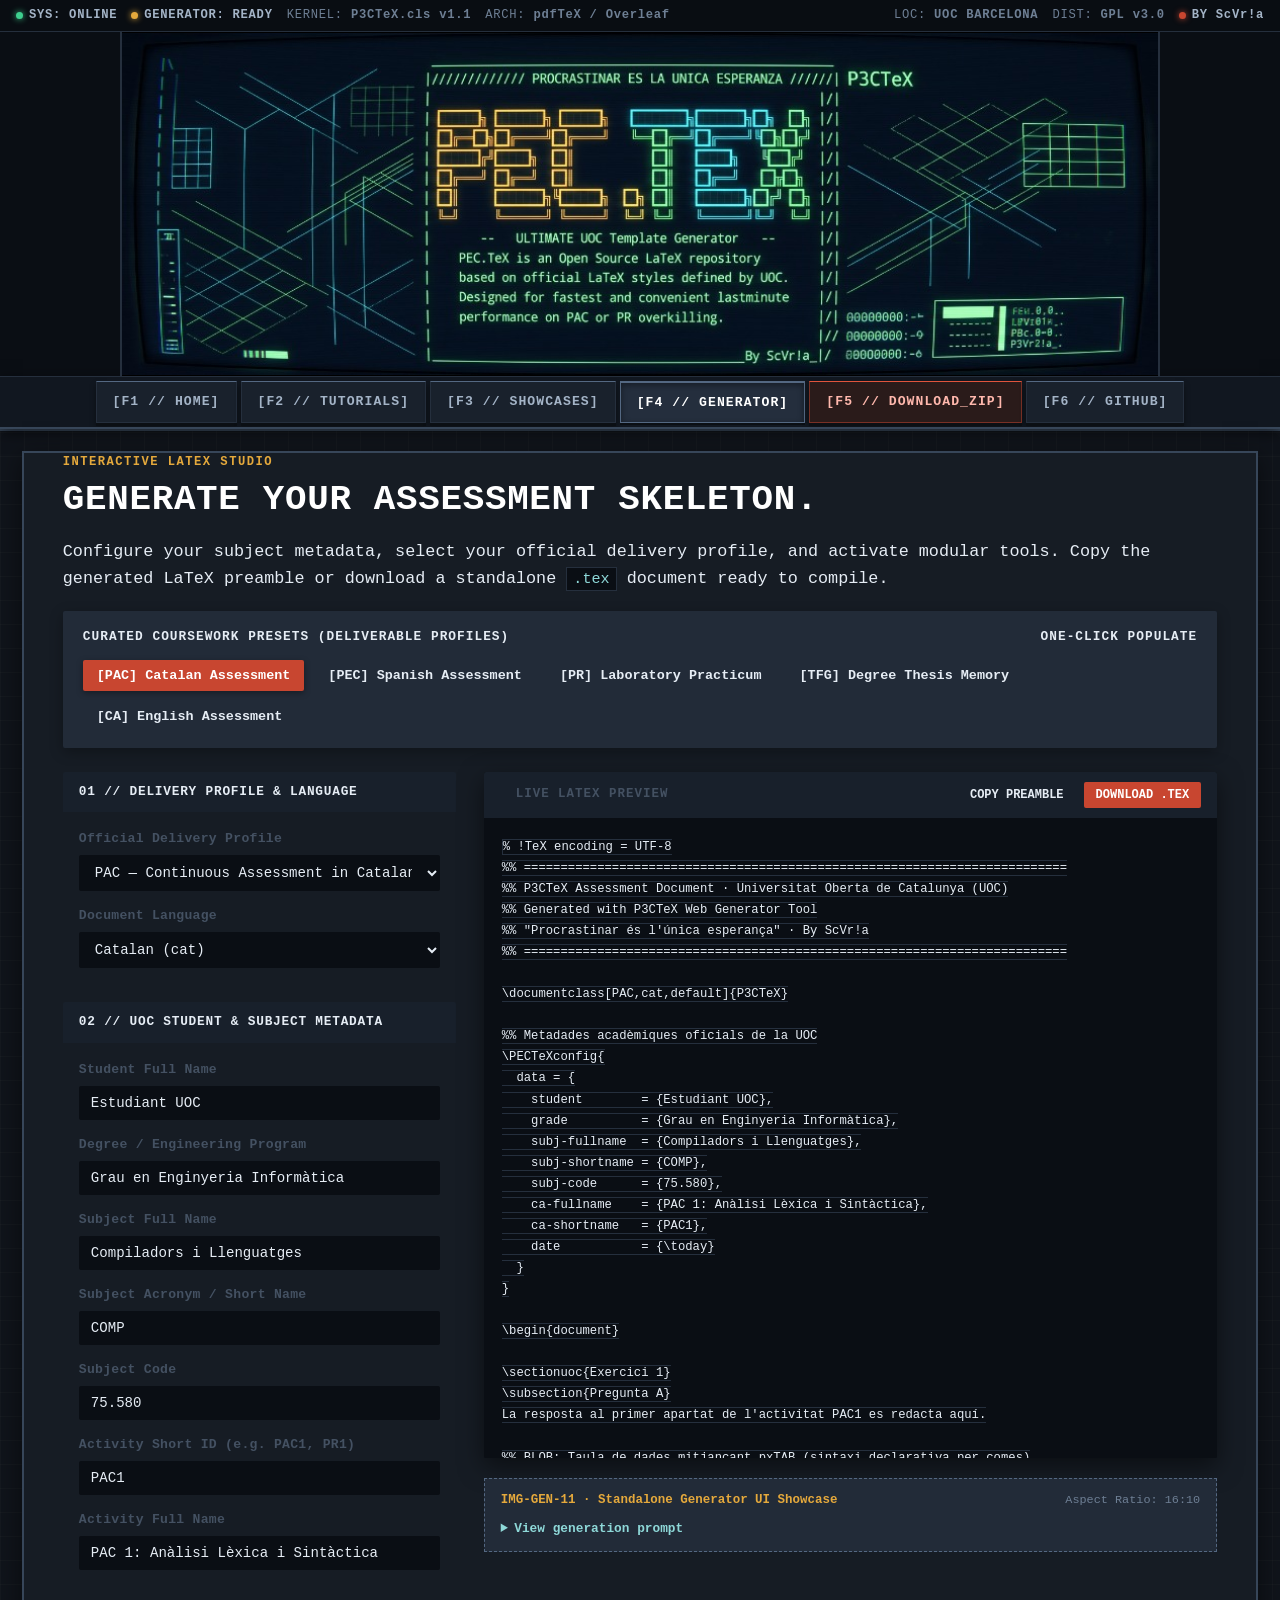
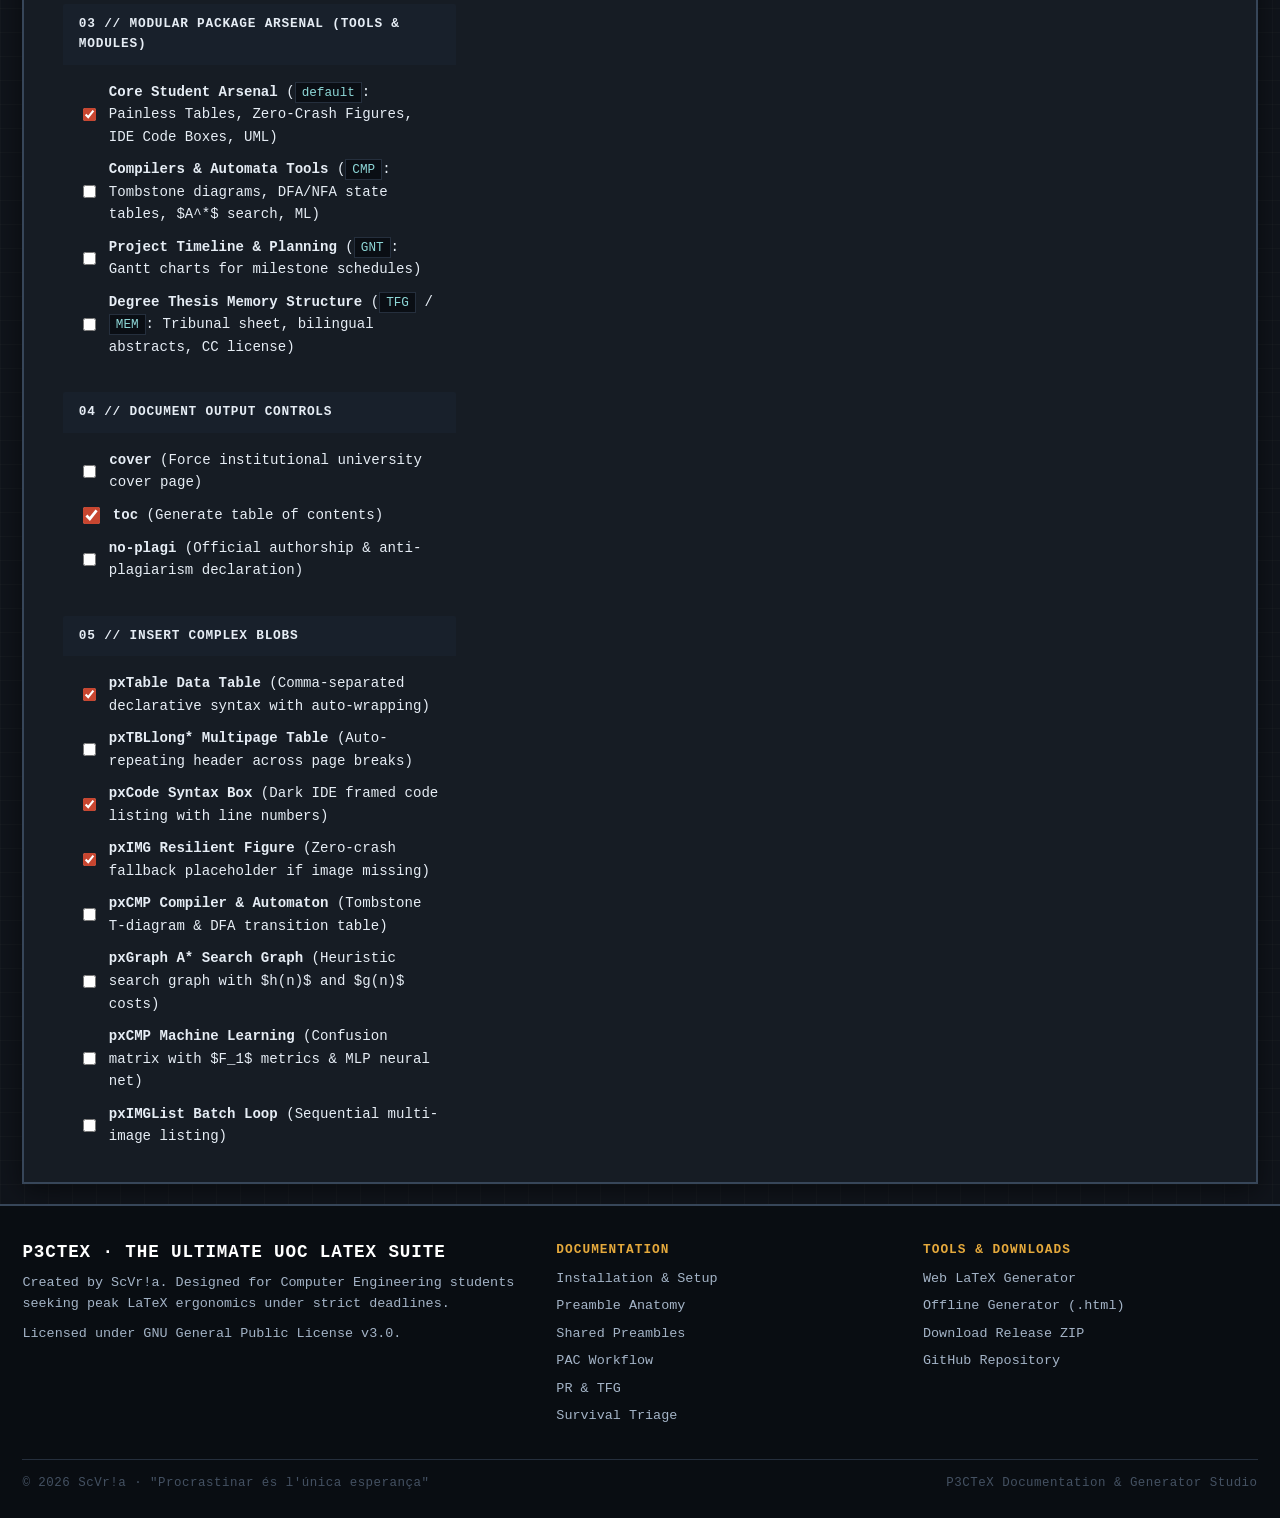
==== site/generator.html @ 3dd7a321 "feat(site): radical retrofuturistic console overhaul with telemetry masthead, full-width workshop vi" ====
<!doctype html>
<html lang="en">
<head>
  <meta charset="utf-8">
  <meta name="viewport" content="width=device-width, initial-scale=1">
  <title>Interactive Web Generator · P3CTeX Tooling</title>
  <meta name="description" content="Generate compliant, ready-to-compile UOC LaTeX preambles and assessment skeletons with live preview, copy-to-clipboard, and .tex download.">
  <link rel="stylesheet" href="assets/css/site.css">
  <link rel="stylesheet" href="assets/css/generator.css">
  <script src="assets/js/site.js" defer></script>
  <script src="assets/js/generator.js" defer></script>
</head>
<body class="generator">
  <a class="skip-link" href="#main">Skip to content</a>

  <!-- Header with Hardware Telemetry Masthead & CRT Demopack Screen Mount -->
  <header class="site-header">
    <!-- Top Telemetry Status Bar -->
    <div class="telemetry-ticker-bar" aria-label="Hardware telemetry diagnostics">
      <div class="telemetry-left">
        <span class="led-indicator"><span class="led-dot green"></span> SYS: ONLINE</span>
        <span class="led-indicator"><span class="led-dot amber"></span> GENERATOR: READY</span>
        <span>KERNEL: <strong>P3CTeX.cls v1.1</strong></span>
        <span>ARCH: <strong>pdfTeX / Overleaf</strong></span>
      </div>
      <div class="telemetry-right">
        <span>LOC: <strong>UOC BARCELONA</strong></span>
        <span>DIST: <strong>GPL v3.0</strong></span>
        <span class="led-indicator"><span class="led-dot rust"></span> BY ScVr!a</span>
      </div>
    </div>

    <a class="brand" href="index.html" aria-label="P3CTeX — Ultimate UOC Template Generator">
      <img src="assets/images/brand-banner.jpg" alt="P3CTeX Authentic CRT Demopack Banner: Procrastinar es la unica esperanza. Ultimate UOC Template Generator by ScVr!a" width="1024" height="338" fetchpriority="high">
    </a>
    <nav class="site-nav" aria-label="Main navigation">
      <a href="index.html">[F1 // HOME]</a>
      <a href="tutorials.html">[F2 // TUTORIALS]</a>
      <a href="showcases.html">[F3 // SHOWCASES]</a>
      <a href="generator.html" aria-current="page">[F4 // GENERATOR]</a>
      <a href="https://github.com/DidacLL/P3CTeX/releases/latest" class="nav-action" target="_blank" rel="noopener">[F5 // DOWNLOAD_ZIP]</a>
      <a href="https://github.com/DidacLL/P3CTeX" target="_blank" rel="noopener">[F6 // GITHUB]</a>
    </nav>
  </header>

  <!-- Main Hardware Terminal Container -->
  <main id="main" class="container">
    <header class="page-intro">
      <p class="eyebrow">Interactive LaTeX Studio</p>
      <h1>Generate your assessment skeleton.</h1>
      <p class="lede">
        Configure your subject metadata, select your official delivery profile, and activate modular tools. Copy the generated LaTeX preamble or download a standalone <code>.tex</code> document ready to compile.
      </p>
    </header>

    <!-- Preset Toolbar: Deliverable Profiles Only -->
    <div class="preset-bar">
      <div class="preset-header">
        <span>CURATED COURSEWORK PRESETS (DELIVERABLE PROFILES)</span>
        <span>ONE-CLICK POPULATE</span>
      </div>
      <div class="preset-buttons">
        <button type="button" class="preset-btn active" data-preset="pac">[PAC] Catalan Assessment</button>
        <button type="button" class="preset-btn" data-preset="pec">[PEC] Spanish Assessment</button>
        <button type="button" class="preset-btn" data-preset="pr">[PR] Laboratory Practicum</button>
        <button type="button" class="preset-btn" data-preset="tfg">[TFG] Degree Thesis Memory</button>
        <button type="button" class="preset-btn" data-preset="ca">[CA] English Assessment</button>
      </div>
    </div>

    <!-- Generator Grid -->
    <div class="generator-app">
      <!-- Left Column: Controls -->
      <div class="generator-controls">
        <!-- 1. Profile & Language -->
        <div class="config-group">
          <div class="config-group-header">01 // Delivery Profile &amp; Language</div>
          <div class="config-group-body">
            <div class="form-row">
              <label for="select-profile">Official Delivery Profile</label>
              <select id="select-profile">
                <option value="PAC">PAC — Continuous Assessment in Catalan (no cover, with TOC &amp; anti-plagiarism)</option>
                <option value="PEC">PEC — Evaluación Continua en Español (no cover, with TOC &amp; anti-plagiarism)</option>
                <option value="PR">PR — Laboratory / Practicum Report (Institutional cover, TOC, figures)</option>
                <option value="TFG">TFG — Bachelor's Thesis Memory (Tribunal evaluation sheet, bilingual abstracts, CC license)</option>
                <option value="CA">CA — Continuous Assessment in English (no cover, with TOC)</option>
              </select>
            </div>
            <div class="form-row">
              <label for="select-lang">Document Language</label>
              <select id="select-lang">
                <option value="cat">Catalan (cat)</option>
                <option value="es">Spanish (es)</option>
                <option value="en">English (en)</option>
              </select>
            </div>
          </div>
        </div>

        <!-- 2. UOC Metadata -->
        <div class="config-group">
          <div class="config-group-header">02 // UOC Student &amp; Subject Metadata</div>
          <div class="config-group-body">
            <div class="form-row">
              <label for="input-student">Student Full Name</label>
              <input type="text" id="input-student" value="Estudiant UOC">
            </div>
            <div class="form-row">
              <label for="input-grade">Degree / Engineering Program</label>
              <input type="text" id="input-grade" value="Grau en Enginyeria Informàtica">
            </div>
            <div class="form-row">
              <label for="input-subjFull">Subject Full Name</label>
              <input type="text" id="input-subjFull" value="Compiladors i Llenguatges">
            </div>
            <div class="form-row">
              <label for="input-subjShort">Subject Acronym / Short Name</label>
              <input type="text" id="input-subjShort" value="COMP">
            </div>
            <div class="form-row">
              <label for="input-subjCode">Subject Code</label>
              <input type="text" id="input-subjCode" value="75.580">
            </div>
            <div class="form-row">
              <label for="input-caShort">Activity Short ID (e.g. PAC1, PR1)</label>
              <input type="text" id="input-caShort" value="PAC1">
            </div>
            <div class="form-row">
              <label for="input-caFull">Activity Full Name</label>
              <input type="text" id="input-caFull" value="PAC 1: Anàlisi Lèxica i Sintàctica">
            </div>
          </div>
        </div>

        <!-- 3. Module Arsenal (Real Public Names) -->
        <div class="config-group">
          <div class="config-group-header">03 // Modular Package Arsenal (Tools &amp; Modules)</div>
          <div class="config-group-body">
            <div class="toggle-list">
              <label class="toggle-item">
                <input type="checkbox" id="mod-default" checked>
                <span><strong>Core Student Arsenal</strong> (<code>default</code>: Painless Tables, Zero-Crash Figures, IDE Code Boxes, UML)</span>
              </label>
              <label class="toggle-item">
                <input type="checkbox" id="mod-CMP">
                <span><strong>Compilers &amp; Automata Tools</strong> (<code>CMP</code>: Tombstone diagrams, DFA/NFA state tables, $A^*$ search, ML)</span>
              </label>
              <label class="toggle-item">
                <input type="checkbox" id="mod-GNT">
                <span><strong>Project Timeline &amp; Planning</strong> (<code>GNT</code>: Gantt charts for milestone schedules)</span>
              </label>
              <label class="toggle-item">
                <input type="checkbox" id="mod-TFG">
                <span><strong>Degree Thesis Memory Structure</strong> (<code>TFG</code> / <code>MEM</code>: Tribunal sheet, bilingual abstracts, CC license)</span>
              </label>
            </div>
          </div>
        </div>

        <!-- 4. Class Output Controls -->
        <div class="config-group">
          <div class="config-group-header">04 // Document Output Controls</div>
          <div class="config-group-body">
            <div class="toggle-list">
              <label class="toggle-item">
                <input type="checkbox" id="tog-cover">
                <span><strong>cover</strong> (Force institutional university cover page)</span>
              </label>
              <label class="toggle-item">
                <input type="checkbox" id="tog-toc" checked>
                <span><strong>toc</strong> (Generate table of contents)</span>
              </label>
              <label class="toggle-item">
                <input type="checkbox" id="tog-plagi">
                <span><strong>no-plagi</strong> (Official authorship &amp; anti-plagiarism declaration)</span>
              </label>
            </div>
          </div>
        </div>

        <!-- 5. Insertable Complex Blobs -->
        <div class="config-group">
          <div class="config-group-header">05 // Insert Complex Blobs</div>
          <div class="config-group-body">
            <div class="toggle-list">
              <label class="toggle-item">
                <input type="checkbox" id="blob-table" checked>
                <span><strong>pxTable Data Table</strong> (Comma-separated declarative syntax with auto-wrapping)</span>
              </label>
              <label class="toggle-item">
                <input type="checkbox" id="blob-longtable">
                <span><strong>pxTBLlong* Multipage Table</strong> (Auto-repeating header across page breaks)</span>
              </label>
              <label class="toggle-item">
                <input type="checkbox" id="blob-codebox" checked>
                <span><strong>pxCode Syntax Box</strong> (Dark IDE framed code listing with line numbers)</span>
              </label>
              <label class="toggle-item">
                <input type="checkbox" id="blob-figure" checked>
                <span><strong>pxIMG Resilient Figure</strong> (Zero-crash fallback placeholder if image missing)</span>
              </label>
              <label class="toggle-item">
                <input type="checkbox" id="blob-cmp">
                <span><strong>pxCMP Compiler &amp; Automaton</strong> (Tombstone T-diagram &amp; DFA transition table)</span>
              </label>
              <label class="toggle-item">
                <input type="checkbox" id="blob-graph">
                <span><strong>pxGraph A* Search Graph</strong> (Heuristic search graph with $h(n)$ and $g(n)$ costs)</span>
              </label>
              <label class="toggle-item">
                <input type="checkbox" id="blob-ml">
                <span><strong>pxCMP Machine Learning</strong> (Confusion matrix with $F_1$ metrics &amp; MLP neural net)</span>
              </label>
              <label class="toggle-item">
                <input type="checkbox" id="blob-foreach">
                <span><strong>pxIMGList Batch Loop</strong> (Sequential multi-image listing)</span>
              </label>
            </div>
          </div>
        </div>
      </div>

      <!-- Right Column: Sticky Live Preview -->
      <div class="generator-preview">
        <div class="preview-card">
          <div class="preview-header">
            <div class="preview-title">
              <span class="preview-dot"></span>
              <span>LIVE LATEX PREVIEW</span>
            </div>
            <div class="preview-actions">
              <button type="button" class="btn-tool" id="btn-copy-latex">COPY PREAMBLE</button>
              <button type="button" class="btn-tool primary" id="btn-download-tex">DOWNLOAD .TEX</button>
            </div>
          </div>
          <pre class="preview-code"><code id="latex-preview-code">% Generating LaTeX code...</code></pre>
        </div>

        <!-- Compact Illustration Slot -->
        <div class="image-placeholder-card" data-slot-id="IMG-GEN-11" data-aspect-ratio="16:10" style="margin-top: 20px;">
          <div class="slot-header">
            <span class="slot-id">IMG-GEN-11 · Standalone Generator UI Showcase</span>
            <span class="slot-ratio">Aspect Ratio: 16:10</span>
          </div>
          <details class="prompt-expander">
            <summary>View generation prompt</summary>
            <p class="prompt-text" id="prompt-gen-11">Futuristic tactical terminal user interface for a scientific document generator, multiple split panes with glowing monospace code, interactive slider knobs and toggle switches, phosphor green waveform monitor, sleek dark UI with amber and cyan telemetry readouts, clean vector UI design, high tech indie workstation --ar 16:10 --style raw</p>
          </details>
        </div>
      </div>
    </div>
  </main>

  <!-- Site Footer -->
  <footer class="site-footer">
    <div class="container footer-inner">
      <div class="footer-brand">
        <h4>P3CTeX · The Ultimate UOC LaTeX Suite</h4>
        <p>Created by ScVr!a. Designed for Computer Engineering students seeking peak LaTeX ergonomics under strict deadlines.</p>
        <p>Licensed under GNU General Public License v3.0.</p>
      </div>
      <div class="footer-links">
        <h5>Documentation</h5>
        <ul>
          <li><a href="tutorials.html#bootstrap">Installation &amp; Setup</a></li>
          <li><a href="tutorials.html#preamble">Preamble Anatomy</a></li>
          <li><a href="tutorials.html#shared-preambles">Shared Preambles</a></li>
          <li><a href="tutorials.html#pac">PAC Workflow</a></li>
          <li><a href="tutorials.html#pr">PR &amp; TFG</a></li>
          <li><a href="tutorials.html#triage">Survival Triage</a></li>
        </ul>
      </div>
      <div class="footer-links">
        <h5>Tools &amp; Downloads</h5>
        <ul>
          <li><a href="generator.html">Web LaTeX Generator</a></li>
          <li><a href="standalone-generator.html" download="p3ctex-standalone-generator.html">Offline Generator (.html)</a></li>
          <li><a href="https://github.com/DidacLL/P3CTeX/releases/latest" target="_blank" rel="noopener">Download Release ZIP</a></li>
          <li><a href="https://github.com/DidacLL/P3CTeX" target="_blank" rel="noopener">GitHub Repository</a></li>
        </ul>
      </div>
    </div>
    <div class="container footer-bottom">
      <span>© 2026 ScVr!a · "Procrastinar és l'única esperança"</span>
      <span>P3CTeX Documentation &amp; Generator Studio</span>
    </div>
  </footer>
</body>
</html>
---- site/assets/css/site.css ----
/* ==========================================================================
   P3CTeX — Academic Coursework & Engineering Tooling Suite
   Visual Identity: Retrofuturistic Indie Engineering Terminal
   Aesthetic: 100% Monospace · Demopack ANSI · Tactile Hardware Workstation
   "PROCRASTINAR ES LA UNICA ESPERANZA" · By ScVr!a
   ========================================================================== */

:root {
  /* Vintage Hardware Chassis Palette (Demopack Slate #262C36 Baseline) */
  --chassis-void: #090c10;
  --chassis-bg: #10141b;
  --chassis-surface: #161c24;
  --chassis-deck: #1c2430;
  --chassis-card: #222b38;
  --chassis-raised: #2c3748;
  --chassis-recessed: #0a0e14;
  --chassis-demopack: #262c36;

  /* Industrial Hardware Borders & Metal Seams */
  --border-dim: #252f3d;
  --border-base: #374659;
  --border-bright: #546882;
  --border-accent: #7a94b5;

  /* High-Contrast Technical Monospace Typography */
  --text-white: #ffffff;
  --text-primary: #e6edf5;
  --text-secondary: #a4b4c7;
  --text-muted: #6e7f94;
  --text-dim: #445162;

  /* Telemetry Indicators & Analog Filament Lamps */
  --btn-rust: #c84630;
  --btn-rust-bevel: #e0543c;
  --btn-rust-shadow: #5a180b;
  --btn-rust-hover: #d64e37;
  
  --lamp-amber: #e5a93c;
  --lamp-amber-glow: rgba(229, 169, 60, 0.4);
  --lamp-green: #3ecf8e;
  --lamp-green-glow: rgba(62, 207, 142, 0.45);
  --lamp-cyan: #6ea8a8;
  --lamp-cyan-bright: #8ed8d8;
  --lamp-cyan-glow: rgba(142, 216, 216, 0.35);

  /* Strict Monospace Typography Stack (Consolas, JetBrains Mono, Courier) */
  --font-mono: 'Consolas', 'JetBrains Mono', 'Fira Code', 'Lucida Console', 'Courier New', monospace;
  --font-sans: var(--font-mono);
  --font-heading: var(--font-mono);

  /* Viewport Constraints */
  --page-width: min(1360px, calc(100% - clamp(16px, 3.5vw, 56px)));
}

* {
  box-sizing: border-box;
}

html {
  scroll-behavior: auto;
  scroll-padding-top: 24px;
}

body {
  margin: 0;
  background-color: var(--chassis-bg);
  background-image: 
    linear-gradient(rgba(255, 255, 255, 0.02) 1px, transparent 1px),
    linear-gradient(90deg, rgba(255, 255, 255, 0.02) 1px, transparent 1px);
  background-size: 24px 24px;
  color: var(--text-primary);
  font-family: var(--font-mono);
  line-height: 1.6;
  font-size: 15px;
  -webkit-font-smoothing: antialiased;
}

button, input, select, textarea {
  font-family: var(--font-mono);
  font-size: inherit;
}

a {
  color: var(--lamp-cyan-bright);
  text-decoration: none;
  text-underline-offset: 0.22em;
  transition: all 0.12s ease;
}

a:hover {
  color: #ffffff;
  text-decoration: underline;
  text-shadow: 0 0 8px var(--lamp-cyan-glow);
}

button {
  cursor: pointer;
}

img {
  display: block;
  max-width: 100%;
  height: auto;
}

/* ==========================================================================
   Typography Hierarchy (Strict Monospace Hardware Terminal)
   ========================================================================== */

h1, h2, h3, h4, h5, h6 {
  font-family: var(--font-mono);
  line-height: 1.25;
  letter-spacing: -0.01em;
  color: var(--text-white);
  margin-top: 0;
  text-transform: uppercase;
}

h1 {
  font-size: clamp(1.8rem, 2.8vw, 2.5rem);
  font-weight: 800;
  margin: 0.15em 0 0.45em;
  letter-spacing: 0.02em;
}

h2 {
  font-size: clamp(1.3rem, 1.8vw, 1.7rem);
  font-weight: 750;
  margin: 0 0 0.55em;
  border-bottom: 1px dashed var(--border-base);
  padding-bottom: 6px;
  letter-spacing: 0.02em;
}

h3 {
  font-size: 1.05rem;
  font-weight: 700;
  margin: 0 0 0.45em;
  color: var(--text-white);
  letter-spacing: 0.03em;
}

p {
  margin: 0 0 1.1em;
  color: var(--text-primary);
}

ul, ol {
  padding-left: 1.4em;
  margin: 0 0 1.2em;
  color: var(--text-primary);
}

li {
  margin-bottom: 0.4em;
}

code {
  font-family: var(--font-mono);
  font-size: 0.9em;
  background: var(--chassis-recessed);
  color: var(--lamp-cyan-bright);
  border: 1px solid var(--border-dim);
  padding: 2px 6px;
  border-radius: 0;
  overflow-wrap: anywhere;
}

:focus-visible {
  outline: 2px solid var(--lamp-cyan-bright);
  outline-offset: 3px;
}

.skip-link {
  position: fixed;
  top: -100px;
  left: 12px;
  z-index: 50;
  background: var(--chassis-raised);
  color: var(--text-white);
  padding: 10px 16px;
  font-weight: 700;
  border: 2px solid var(--border-bright);
  box-shadow: 0 4px 16px rgba(0, 0, 0, 0.7);
  font-family: var(--font-mono);
}

.skip-link:focus {
  top: 12px;
}

/* ==========================================================================
   Header & Hardware Telemetry Masthead
   ========================================================================== */

.site-header {
  background: var(--chassis-recessed);
  border-bottom: 2px solid var(--border-base);
}

/* Top Telemetry Status Bar */
.telemetry-ticker-bar {
  background: #090d12;
  border-bottom: 1px solid var(--border-dim);
  padding: 6px 16px;
  font-family: var(--font-mono);
  font-size: 0.76rem;
  color: var(--text-muted);
  display: flex;
  justify-content: space-between;
  align-items: center;
  flex-wrap: wrap;
  gap: 12px;
  letter-spacing: 0.06em;
}

.telemetry-left, .telemetry-right {
  display: flex;
  align-items: center;
  gap: 14px;
  flex-wrap: wrap;
}

.led-indicator {
  display: inline-flex;
  align-items: center;
  gap: 6px;
  font-weight: 700;
  color: var(--text-secondary);
}

.led-dot {
  width: 7px;
  height: 7px;
  border-radius: 50%;
  display: inline-block;
}

.led-dot.green {
  background: var(--lamp-green);
  box-shadow: 0 0 6px var(--lamp-green);
}

.led-dot.amber {
  background: var(--lamp-amber);
  box-shadow: 0 0 6px var(--lamp-amber);
}

.led-dot.rust {
  background: var(--btn-rust);
  box-shadow: 0 0 6px var(--btn-rust);
}

/* Authentic CRT Demopack Screen Mount */
.brand {
  display: block;
  width: 100%;
  max-width: 1040px;
  margin: 0 auto;
  aspect-ratio: 1024 / 338;
  overflow: hidden;
  text-decoration: none;
  background: #000000;
  border-inline: 2px solid var(--border-dim);
  position: relative;
}

.brand img {
  width: 100%;
  height: 100%;
  object-fit: contain;
  display: block;
}

/* Retro Mechanical Function-Key Navigation Deck */
.site-nav {
  display: flex;
  justify-content: center;
  align-items: stretch;
  flex-wrap: nowrap;
  background: #111720;
  border-top: 1px solid var(--border-dim);
  border-bottom: 2px solid var(--border-base);
  box-shadow: 0 4px 14px rgba(0, 0, 0, 0.55);
  overflow-x: auto;
  padding: 4px 8px;
  gap: 4px;
}

.site-nav a {
  color: var(--text-secondary);
  font-family: var(--font-mono);
  white-space: nowrap;
  text-decoration: none;
  font-weight: 800;
  font-size: 0.82rem;
  letter-spacing: 0.08em;
  padding: 9px 16px;
  min-height: 40px;
  display: flex;
  align-items: center;
  justify-content: center;
  background: #19212c;
  border: 1px solid var(--border-dim);
  border-top: 1px solid var(--border-bright);
  box-shadow: 0 3px 0 #0b0f14, 0 4px 6px rgba(0, 0, 0, 0.4);
  transition: all 0.08s ease;
}

.site-nav a:hover {
  background: var(--chassis-raised);
  color: #ffffff;
  border-color: var(--border-bright);
  text-decoration: none;
  transform: translateY(-1px);
  box-shadow: 0 4px 0 #0b0f14, 0 6px 8px rgba(0, 0, 0, 0.5);
}

.site-nav a:active {
  transform: translateY(2px);
  box-shadow: 0 1px 0 #0b0f14;
}

.site-nav a[aria-current=page] {
  background: #242e3d;
  color: #ffffff;
  border-top: 2px solid var(--lamp-amber);
  border-color: var(--border-bright);
  box-shadow: inset 0 2px 6px rgba(0, 0, 0, 0.4), 0 2px 0 #0b0f14;
}

.site-nav a.nav-action {
  background: #2a1b1a;
  color: #ffb8ad;
  border-color: rgba(200, 70, 48, 0.5);
  border-top-color: var(--btn-rust-bevel);
}

.site-nav a.nav-action:hover {
  background: var(--btn-rust);
  color: #ffffff;
  border-color: var(--btn-rust-bevel);
}

/* ==========================================================================
   Hero Command Station (Full Workshop Viewport + Emergency Dispatch Terminal)
   ========================================================================== */

.hero {
  width: var(--page-width);
  margin: 20px auto 0;
  display: flex;
  flex-direction: column;
  background: var(--chassis-surface);
  border: 2px solid var(--border-base);
  border-top: 4px solid var(--btn-rust);
  box-shadow: 0 8px 30px rgba(0, 0, 0, 0.55);
  overflow: hidden;
}

/* Atmospheric Workshop Panoramic Viewport */
.hero-viewport-frame {
  position: relative;
  width: 100%;
  aspect-ratio: 21 / 9;
  max-height: 460px;
  min-height: 260px;
  overflow: hidden;
  background: #000000;
  border-bottom: 2px solid var(--border-base);
}

.hero-art {
  width: 100%;
  height: 100%;
  object-fit: cover;
  object-position: center;
  display: block;
  filter: contrast(1.08) brightness(0.92);
}

.viewport-hud {
  position: absolute;
  inset: 0;
  pointer-events: none;
  display: flex;
  flex-direction: column;
  justify-content: space-between;
  padding: 12px 18px;
  background: 
    repeating-linear-gradient(0deg, rgba(0,0,0,0.18) 0px, rgba(0,0,0,0.18) 1px, transparent 1px, transparent 3px),
    radial-gradient(ellipse at center, transparent 65%, rgba(0,0,0,0.65) 100%);
}

.viewport-hud-top {
  display: flex;
  justify-content: space-between;
  font-family: var(--font-mono);
  font-size: 0.74rem;
  letter-spacing: 0.08em;
  color: rgba(255, 255, 255, 0.85);
  text-shadow: 0 1px 3px rgba(0, 0, 0, 0.9);
}

.viewport-hud-bottom {
  display: flex;
  justify-content: space-between;
  align-items: flex-end;
  font-family: var(--font-mono);
  font-size: 0.76rem;
  letter-spacing: 0.08em;
  color: var(--lamp-amber);
  text-shadow: 0 1px 4px rgba(0, 0, 0, 0.95);
}

.viewport-badge {
  background: rgba(16, 20, 27, 0.85);
  border: 1px solid var(--border-bright);
  padding: 3px 8px;
  backdrop-filter: blur(2px);
}

/* Emergency Dispatch Console (Student-Focused Copy) */
.hero-dispatch-console {
  padding: clamp(20px, 3vw, 36px);
  background: var(--chassis-deck);
  display: flex;
  flex-direction: column;
  gap: 16px;
}

.hero-dispatch-console .terminal-prompt {
  font-family: var(--font-mono);
  font-size: 0.8rem;
  color: var(--lamp-green);
  letter-spacing: 0.06em;
  display: flex;
  align-items: center;
  gap: 8px;
}

.hero-dispatch-console h1 {
  font-size: clamp(1.8rem, 2.7vw, 2.4rem);
  line-height: 1.2;
  margin: 0;
  color: #ffffff;
}

.hero-dispatch-console .student-reality-box {
  background: var(--chassis-recessed);
  border-left: 3px solid var(--lamp-amber);
  padding: 14px 18px;
  margin: 4px 0 8px;
  font-size: 0.96rem;
  line-height: 1.6;
  color: var(--text-primary);
}

.hero-dispatch-console .student-reality-box strong {
  color: #ffffff;
}

.hero-dispatch-console .core-guarantees-grid {
  display: grid;
  grid-template-columns: repeat(auto-fit, minmax(260px, 1fr));
  gap: 12px;
  margin-block: 4px 8px;
}

.guarantee-item {
  background: var(--chassis-surface);
  border: 1px solid var(--border-dim);
  border-top: 2px solid var(--lamp-cyan);
  padding: 12px 14px;
}

.guarantee-item .tag {
  color: var(--lamp-cyan-bright);
  font-size: 0.74rem;
  font-weight: 800;
  letter-spacing: 0.08em;
  display: block;
  margin-bottom: 4px;
}

.guarantee-item p {
  font-size: 0.88rem;
  margin: 0;
  color: var(--text-secondary);
}

/* Mechanical Pushbuttons (Tactile Hardware Rockers) */
.actions {
  display: flex;
  flex-wrap: wrap;
  gap: 12px;
  margin-top: 6px;
}

.button {
  background: linear-gradient(180deg, var(--btn-rust-bevel) 0%, var(--btn-rust) 100%);
  color: #ffffff;
  font-family: var(--font-mono);
  font-weight: 800;
  font-size: 0.84rem;
  letter-spacing: 0.08em;
  text-transform: uppercase;
  padding: 11px 20px;
  border-radius: 0;
  text-decoration: none;
  display: inline-flex;
  align-items: center;
  justify-content: center;
  border: 1px solid var(--btn-rust-bevel);
  box-shadow: 0 4px 0 var(--btn-rust-shadow), 0 5px 10px rgba(0, 0, 0, 0.5);
  transition: all 0.06s ease;
}

.button:hover {
  background: linear-gradient(180deg, #ea634b 0%, var(--btn-rust-hover) 100%);
  color: #ffffff;
  text-decoration: none;
  transform: translateY(-1px);
  box-shadow: 0 5px 0 var(--btn-rust-shadow), 0 7px 12px rgba(0, 0, 0, 0.6);
}

.button:active {
  transform: translateY(3px);
  box-shadow: 0 1px 0 var(--btn-rust-shadow);
}

.button.secondary {
  background: linear-gradient(180deg, #2d3848 0%, #1f2733 100%);
  color: var(--text-white);
  border: 1px solid var(--border-bright);
  box-shadow: 0 4px 0 #0d1218, 0 5px 10px rgba(0, 0, 0, 0.4);
}

.button.secondary:hover {
  background: linear-gradient(180deg, #374457 0%, #26303f 100%);
  border-color: var(--border-accent);
  box-shadow: 0 5px 0 #0d1218, 0 7px 12px rgba(0, 0, 0, 0.5);
}

.button.secondary:active {
  transform: translateY(3px);
  box-shadow: 0 1px 0 #0d1218;
}

.hero-note {
  font-size: 0.78rem;
  color: var(--text-muted);
  font-family: var(--font-mono);
  margin: 0;
  letter-spacing: 0.04em;
}

/* ==========================================================================
   Main Terminal Chassis Container (Industrial Monospace Framework)
   ========================================================================== */

.container {
  width: var(--page-width);
  margin-inline: auto;
}

main.container, .home main > .container {
  padding-inline: clamp(20px, 3vw, 40px);
  margin-block: 20px;
  background: var(--chassis-surface);
  border: 2px solid var(--border-base);
  box-shadow: 0 6px 24px rgba(0, 0, 0, 0.5);
}

.section {
  padding-block: 32px;
  border-bottom: 2px dashed var(--border-dim);
}

.section:last-child {
  border-bottom: none;
}

.section-heading {
  margin-bottom: 20px;
}

.eyebrow, .panel-number {
  color: var(--lamp-amber);
  font-size: 0.76rem;
  font-weight: 800;
  letter-spacing: 0.12em;
  text-transform: uppercase;
  margin-bottom: 6px;
  display: block;
  font-family: var(--font-mono);
}

.lede {
  font-size: 1.05rem;
  line-height: 1.6;
  color: var(--text-primary);
}

/* Hardware Equipment Bays & Instrument Panels (Replacing Generic Cards) */
.cards {
  display: grid;
  grid-template-columns: repeat(auto-fit, minmax(280px, 1fr));
  gap: 18px;
  margin-block: 18px;
}

.cards.col-2 {
  grid-template-columns: repeat(auto-fit, minmax(360px, 1fr));
}

.panel {
  background: var(--chassis-card);
  border: 1px solid var(--border-dim);
  border-top: 3px solid var(--border-bright);
  padding: 20px;
  display: flex;
  flex-direction: column;
  transition: all 0.12s ease;
  position: relative;
}

.panel:hover {
  border-color: var(--lamp-cyan-bright);
  background: #273140;
  box-shadow: 0 4px 14px rgba(0, 0, 0, 0.4);
}

.panel h2, .panel h3 {
  margin: 0 0 0.5em;
  color: var(--text-white);
  font-size: 1.08rem;
  letter-spacing: 0.02em;
}

.panel p {
  color: var(--text-secondary);
  font-size: 0.9rem;
  line-height: 1.55;
  margin-bottom: 1em;
  flex-grow: 1;
}

.panel code {
  align-self: flex-start;
  font-size: 0.84rem;
  background: var(--chassis-recessed);
  border: 1px solid var(--border-dim);
  color: var(--lamp-cyan-bright);
}

/* Technical Monospace Data Matrix Table */
.data-matrix-table {
  width: 100%;
  border-collapse: collapse;
  font-family: var(--font-mono);
  font-size: 0.85rem;
  margin-block: 22px 14px;
  background: var(--chassis-recessed);
  border: 1px solid var(--border-base);
  box-shadow: inset 0 0 10px rgba(0, 0, 0, 0.4);
}

.data-matrix-table th {
  background: #1e2634;
  color: var(--lamp-amber);
  font-weight: 800;
  letter-spacing: 0.08em;
  text-transform: uppercase;
  text-align: left;
  padding: 10px 14px;
  border: 1px solid var(--border-base);
  font-size: 0.78rem;
}

.data-matrix-table td {
  padding: 10px 14px;
  border: 1px solid var(--border-dim);
  color: var(--text-primary);
  line-height: 1.5;
}

.data-matrix-table tbody tr:nth-child(even) {
  background: rgba(255, 255, 255, 0.02);
}

.data-matrix-table tbody tr:hover {
  background: rgba(110, 168, 168, 0.08);
}

.data-matrix-table td code {
  color: var(--lamp-cyan-bright);
  font-weight: 700;
  background: #111620;
}

/* Code Buffer Terminals */
.code-box {
  background: var(--chassis-recessed);
  border: 1px solid var(--border-base);
  border-top: 3px solid var(--border-accent);
  margin-block: 18px;
  box-shadow: 0 4px 16px rgba(0, 0, 0, 0.5);
}

.code-box-header {
  display: flex;
  justify-content: space-between;
  align-items: center;
  background: #131922;
  border-bottom: 1px solid var(--border-dim);
  padding: 8px 14px;
  font-family: var(--font-mono);
  font-size: 0.78rem;
}

.code-badge {
  background: rgba(110, 168, 168, 0.15);
  color: var(--lamp-cyan-bright);
  border: 1px solid rgba(110, 168, 168, 0.4);
  padding: 2px 6px;
  font-weight: 800;
  margin-right: 8px;
  letter-spacing: 0.08em;
}

.code-filename {
  font-weight: 700;
  color: var(--text-primary);
}

.copy-btn {
  background: var(--chassis-card);
  color: var(--text-primary);
  border: 1px solid var(--border-bright);
  padding: 4px 10px;
  font-family: var(--font-mono);
  font-size: 0.72rem;
  font-weight: 800;
  letter-spacing: 0.06em;
  cursor: pointer;
  transition: all 0.1s ease;
}

.copy-btn:hover {
  background: var(--btn-rust);
  color: #ffffff;
  border-color: var(--btn-rust-bevel);
}

.code-box pre {
  margin: 0;
  padding: 16px;
  overflow-x: auto;
  font-family: var(--font-mono);
  font-size: 0.88rem;
  line-height: 1.55;
  color: var(--text-primary);
  background: var(--chassis-recessed);
}

.code-box code {
  background: transparent;
  border: none;
  padding: 0;
  color: inherit;
  font-size: inherit;
}

/* Syntax Highlighting Tokens */
.syn-kw { color: var(--lamp-amber); font-weight: bold; }
.syn-cmd { color: var(--lamp-cyan-bright); font-weight: bold; }
.syn-opt { color: #d69850; }
.syn-arg { color: #8ec09b; }
.syn-comment { color: #5c6c7e; font-style: italic; }

/* Image Placeholder Diagnostic Cards */
.image-placeholder-card {
  background: var(--chassis-card);
  border: 1px dashed var(--border-bright);
  padding: 12px 16px;
  margin: 18px 0;
}

.slot-header {
  display: flex;
  align-items: center;
  justify-content: space-between;
  font-family: var(--font-mono);
  font-size: 0.78rem;
}

.slot-id {
  font-weight: 800;
  color: var(--lamp-amber);
}

.slot-ratio {
  color: var(--text-muted);
  font-size: 0.74rem;
}

.prompt-expander {
  margin-top: 8px;
}

.prompt-expander summary {
  cursor: pointer;
  color: var(--lamp-cyan-bright);
  font-family: var(--font-mono);
  font-size: 0.8rem;
  font-weight: 700;
}

.prompt-text {
  background: var(--chassis-recessed);
  color: #b5cdd6;
  padding: 10px 14px;
  font-family: var(--font-mono);
  font-size: 0.78rem;
  line-height: 1.5;
  margin: 8px 0 0;
  border: 1px solid var(--border-dim);
  user-select: all;
}

/* Jump Navigation Table of Contents */
nav.toc {
  display: flex;
  flex-wrap: wrap;
  gap: 8px;
  margin: 18px 0 24px;
  padding: 12px;
  background: var(--chassis-deck);
  border: 1px solid var(--border-base);
}

nav.toc a {
  background: var(--chassis-card);
  color: var(--text-primary);
  border: 1px solid var(--border-dim);
  padding: 6px 12px;
  font-family: var(--font-mono);
  font-size: 0.8rem;
  font-weight: 700;
  letter-spacing: 0.04em;
  text-decoration: none;
  transition: all 0.1s ease;
}

nav.toc a:hover {
  background: var(--chassis-raised);
  color: #ffffff;
  border-color: var(--lamp-cyan-bright);
  text-decoration: none;
}

/* Numbered Steps List */
ol.steps {
  padding-left: 1.8em;
  margin-block: 16px;
}

ol.steps li {
  margin-bottom: 14px;
  line-height: 1.6;
}

ol.steps strong {
  color: #ffffff;
}

/* ==========================================================================
   Footer (Technical Monospace Diagnostics)
   ========================================================================== */

.site-footer {
  background: #090d12;
  border-top: 2px solid var(--border-base);
  padding: 36px 0 24px;
  color: var(--text-muted);
  font-size: 0.84rem;
}

.footer-inner {
  display: grid;
  grid-template-columns: 1.5fr 1fr 1fr;
  gap: 32px;
}

@media (max-width: 800px) {
  .footer-inner {
    grid-template-columns: 1fr;
    gap: 24px;
  }
}

.footer-brand h4 {
  color: #ffffff;
  font-family: var(--font-mono);
  font-size: 1.1rem;
  margin-bottom: 8px;
  letter-spacing: 0.05em;
}

.footer-brand p {
  color: var(--text-secondary);
  font-size: 0.84rem;
  margin-bottom: 0.6em;
}

.footer-links h5 {
  color: var(--lamp-amber);
  font-family: var(--font-mono);
  font-size: 0.8rem;
  letter-spacing: 0.08em;
  margin-bottom: 10px;
  text-transform: uppercase;
}

.footer-links ul {
  list-style: none;
  padding: 0;
  margin: 0;
}

.footer-links li {
  margin-bottom: 6px;
}

.footer-links a {
  color: var(--text-secondary);
  text-decoration: none;
  font-size: 0.84rem;
}

.footer-links a:hover {
  color: #ffffff;
  text-decoration: underline;
}

.footer-bottom {
  border-top: 1px solid var(--border-dim);
  margin-top: 26px;
  padding-top: 14px;
  display: flex;
  flex-wrap: wrap;
  justify-content: space-between;
  font-family: var(--font-mono);
  font-size: 0.78rem;
  color: var(--text-dim);
  letter-spacing: 0.04em;
}
---- site/assets/css/generator.css ----
/* ==========================================================================
   P3CTeX LaTeX Generator Stylesheet (Retro Engineering Terminal)
   ========================================================================== */

.generator-app {
  display: grid;
  grid-template-columns: 1fr;
  gap: 28px;
  margin-top: 20px;
}

@media (min-width: 1024px) {
  .generator-app {
    grid-template-columns: 1.1fr 0.9fr;
    align-items: start;
  }
}

/* Preset Toolbar */
.preset-bar {
  background: var(--chassis-card);
  border: 1px solid var(--line-mid);
  border-left: 4px solid var(--led-amber);
  padding: 16px 20px;
  margin-bottom: 24px;
  border-radius: 2px;
  box-shadow: 0 4px 14px rgba(0, 0, 0, 0.3);
}

.preset-header {
  display: flex;
  align-items: center;
  justify-content: space-between;
  margin-bottom: 12px;
  font-family: var(--font-mono);
  font-size: 0.8rem;
  font-weight: 750;
  color: var(--led-amber);
  letter-spacing: 0.08em;
  text-transform: uppercase;
}

.preset-buttons {
  display: flex;
  flex-wrap: wrap;
  gap: 10px;
}

.preset-btn {
  background: var(--chassis-panel);
  border: 1px solid var(--line-mid);
  color: var(--text-main);
  font-family: var(--font-mono);
  font-size: 0.84rem;
  font-weight: 650;
  padding: 8px 14px;
  border-radius: 2px;
  cursor: pointer;
  transition: all 0.15s ease;
}

.preset-btn:hover {
  background: var(--chassis-raised);
  border-color: var(--crt-teal-bright);
  color: #ffffff;
}

.preset-btn.active {
  background: var(--btn-rust);
  color: #ffffff;
  border-color: var(--btn-rust-active);
  box-shadow: 0 2px 6px rgba(0, 0, 0, 0.35);
}

/* Config Groups */
.config-group {
  background: var(--chassis-panel);
  border: 1px solid var(--line-dark);
  border-radius: 2px;
  margin-bottom: 18px;
  overflow: hidden;
}

.config-group-header {
  background: #18202b;
  padding: 10px 16px;
  border-bottom: 1px solid var(--line-dark);
  font-family: var(--font-mono);
  font-weight: 750;
  font-size: 0.8rem;
  color: var(--crt-teal-bright);
  letter-spacing: 0.06em;
  text-transform: uppercase;
}

.config-group-body {
  padding: 16px;
}

.form-row {
  margin-bottom: 14px;
}

.form-row:last-child {
  margin-bottom: 0;
}

.form-row label {
  display: block;
  font-family: var(--font-mono);
  font-size: 0.82rem;
  font-weight: 650;
  color: var(--text-dim);
  margin-bottom: 6px;
  letter-spacing: 0.02em;
}

.form-row input[type="text"],
.form-row select {
  width: 100%;
  background: var(--chassis-recessed);
  border: 1px solid var(--line-mid);
  color: var(--text-bright);
  padding: 9px 12px;
  border-radius: 2px;
  font-family: var(--font-mono);
  font-size: 0.88rem;
  transition: border-color 0.15s ease, box-shadow 0.15s ease;
}

.form-row input[type="text"]:focus,
.form-row select:focus {
  outline: none;
  border-color: var(--crt-teal-bright);
  box-shadow: 0 0 0 2px rgba(107, 158, 158, 0.25);
}

/* Checkbox and Toggle lists */
.toggle-list {
  display: grid;
  gap: 10px;
}

.toggle-item {
  display: flex;
  align-items: center;
  gap: 10px;
  cursor: pointer;
  font-size: 0.88rem;
  color: var(--text-main);
}

.toggle-item input[type="checkbox"] {
  accent-color: var(--btn-rust);
  width: 17px;
  height: 17px;
  cursor: pointer;
}

.toggle-item strong {
  color: var(--text-bright);
}

/* Preview Card */
.generator-preview {
  position: sticky;
  top: 24px;
}

.preview-card {
  background: var(--chassis-recessed);
  border: 1px solid var(--line-mid);
  border-radius: 2px;
  overflow: hidden;
  box-shadow: 0 8px 24px rgba(0, 0, 0, 0.5);
}

.preview-header {
  display: flex;
  align-items: center;
  justify-content: space-between;
  background: #18202b;
  padding: 10px 16px;
  border-bottom: 1px solid var(--line-dark);
}

.preview-title {
  display: flex;
  align-items: center;
  gap: 8px;
  font-family: var(--font-mono);
  font-size: 0.78rem;
  font-weight: 750;
  color: var(--text-dim);
  letter-spacing: 0.08em;
}

.preview-dot {
  width: 8px;
  height: 8px;
  border-radius: 50%;
  background: var(--led-green);
  box-shadow: 0 0 6px var(--led-green);
}

.preview-actions {
  display: flex;
  gap: 8px;
}

.btn-tool {
  background: var(--chassis-panel);
  border: 1px solid var(--line-mid);
  color: var(--text-main);
  font-family: var(--font-mono);
  font-size: 0.75rem;
  font-weight: 700;
  padding: 6px 12px;
  border-radius: 2px;
  cursor: pointer;
  transition: all 0.15s ease;
}

.btn-tool:hover {
  background: var(--chassis-raised);
  color: #ffffff;
}

.btn-tool.primary {
  background: var(--btn-rust);
  border-color: var(--btn-rust-active);
  color: #ffffff;
}

.btn-tool.primary:hover {
  background: var(--btn-rust-hover);
}

.preview-code {
  margin: 0;
  padding: 18px;
  max-height: 640px;
  overflow-y: auto;
  font-family: var(--font-mono);
  font-size: 0.85rem;
  line-height: 1.55;
  color: var(--text-main);
  background: var(--chassis-recessed);
}

.preview-code code {
  background: transparent;
  color: inherit;
  padding: 0;
  border-radius: 0;
}
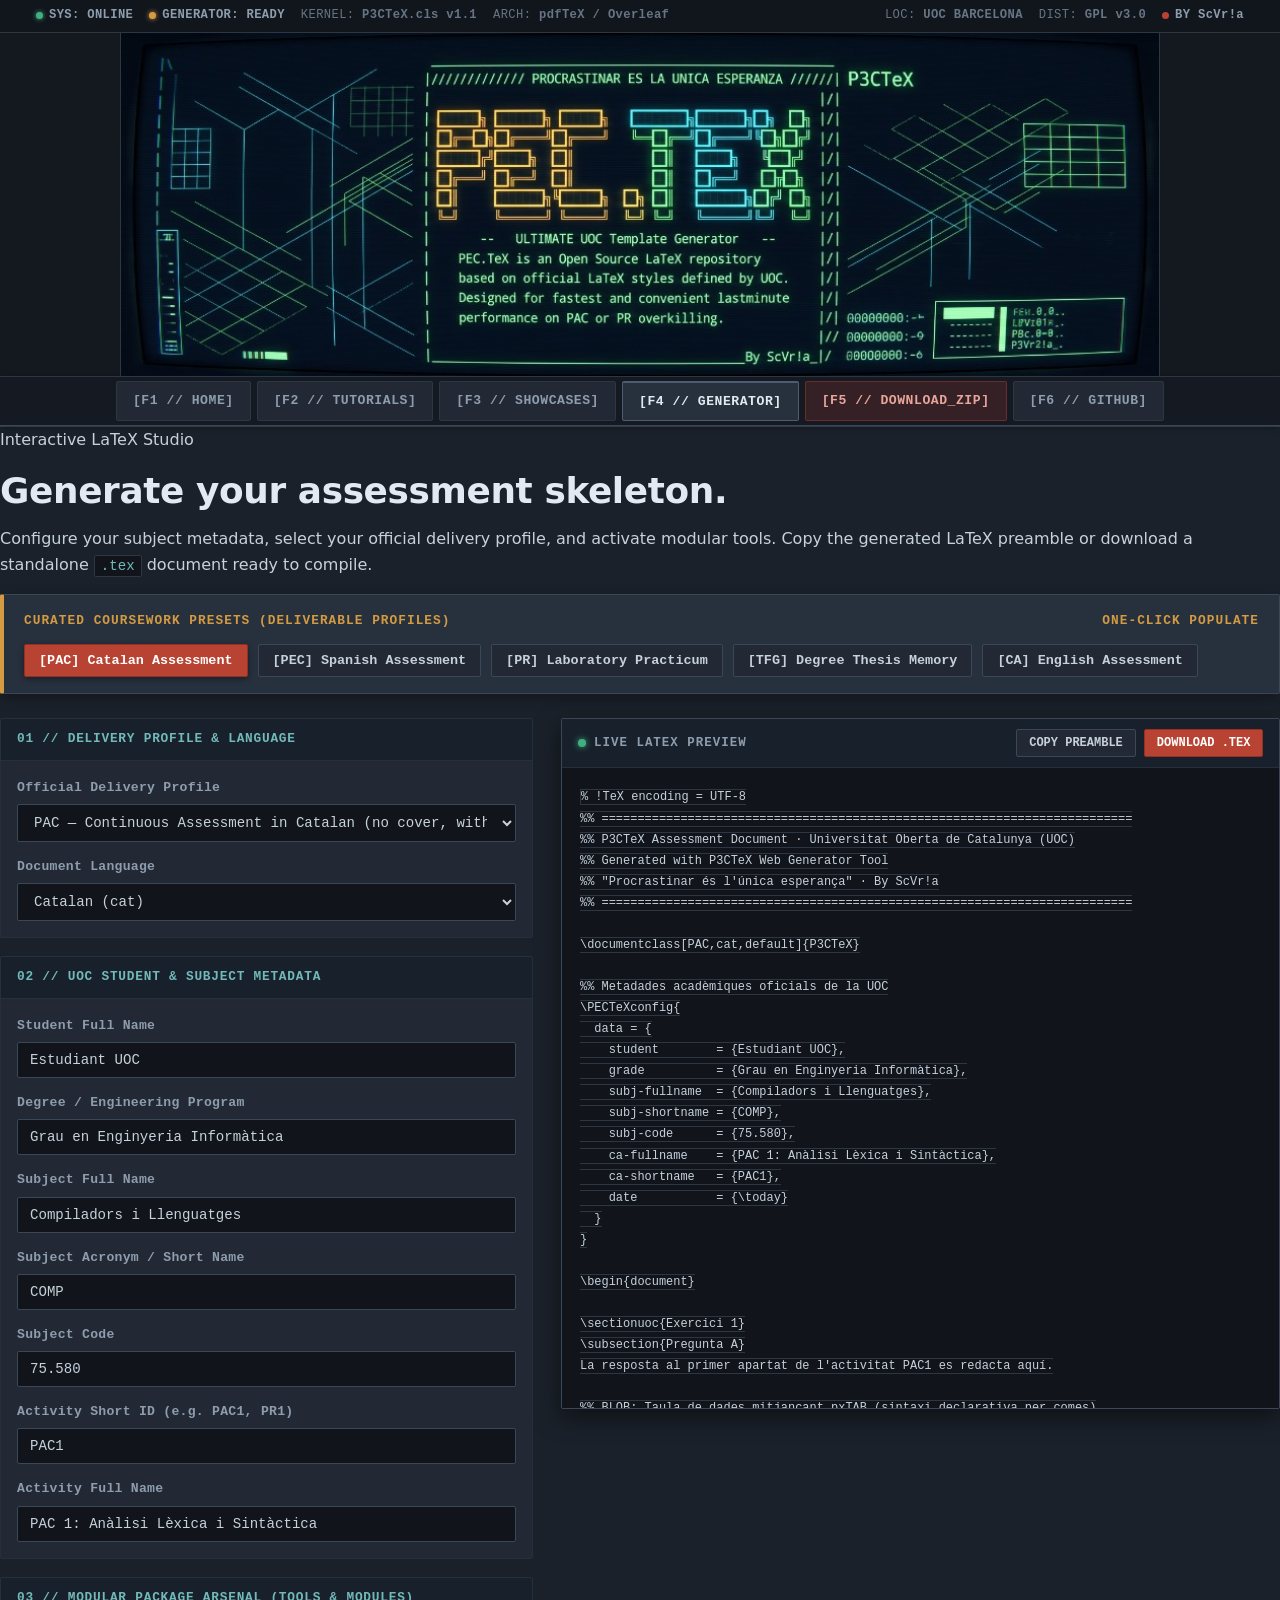
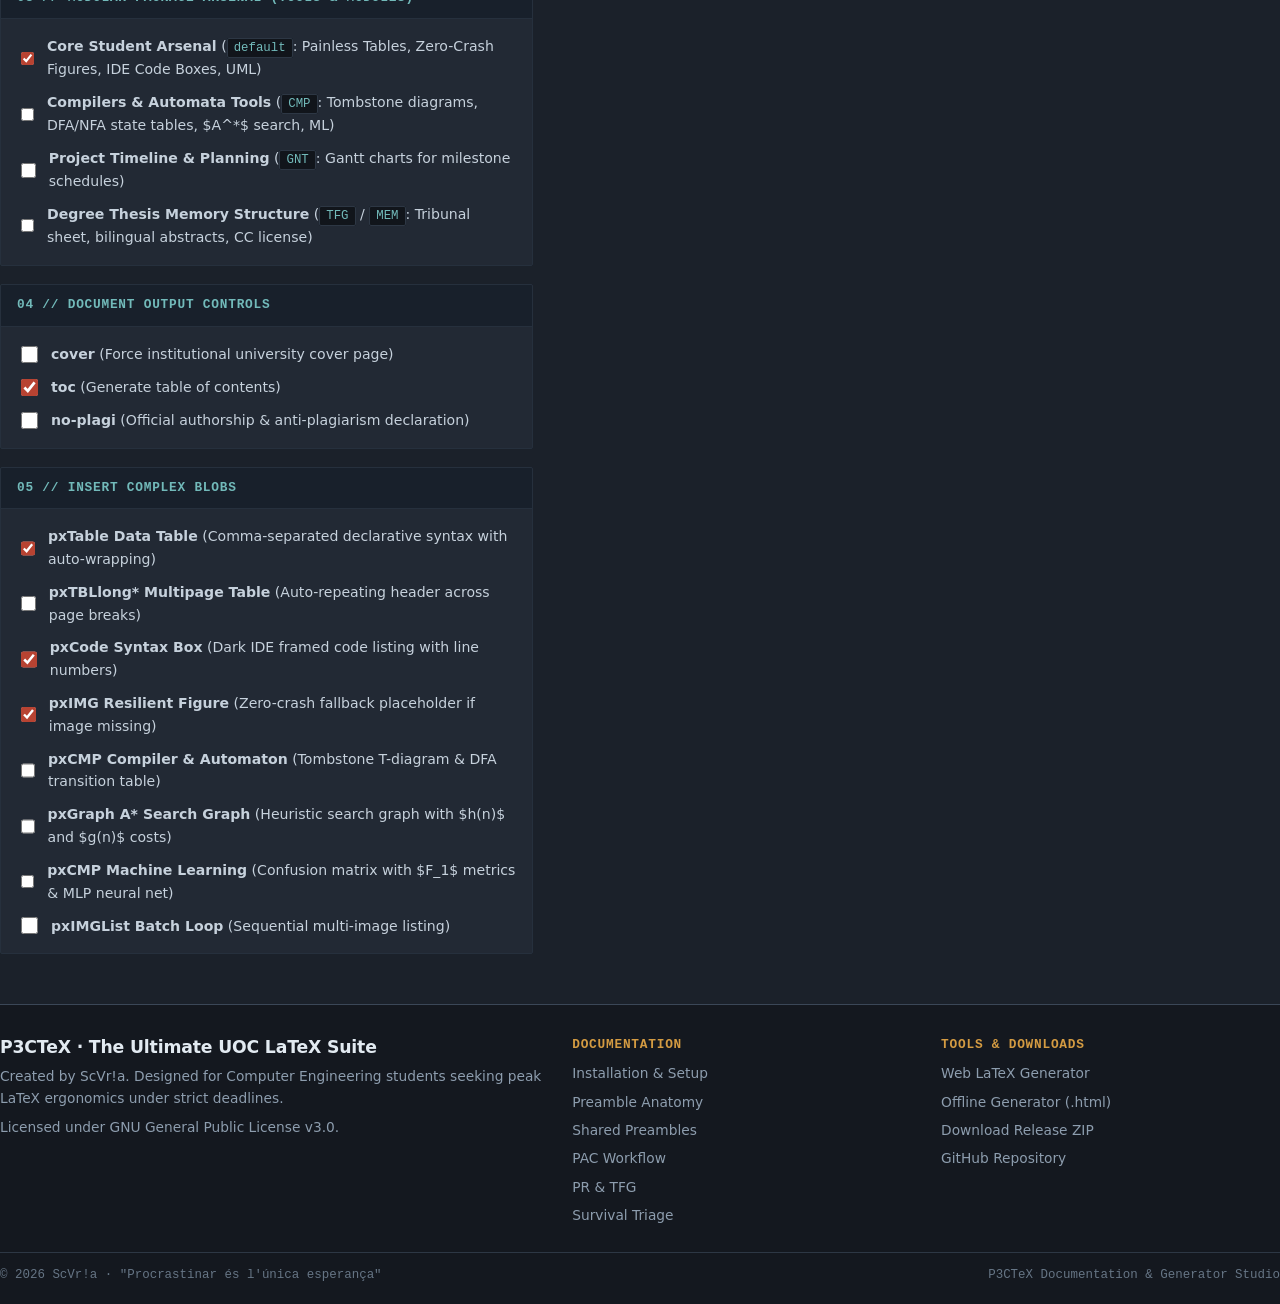
==== commit c4a6f5e6: "feat(site): overhaul landing into an authentic indie student software page with zero cards and insta" ====
--- a/site/generator.html
+++ b/site/generator.html
@@ -235,18 +235,6 @@
           </div>
           <pre class="preview-code"><code id="latex-preview-code">% Generating LaTeX code...</code></pre>
         </div>
-
-        <!-- Compact Illustration Slot -->
-        <div class="image-placeholder-card" data-slot-id="IMG-GEN-11" data-aspect-ratio="16:10" style="margin-top: 20px;">
-          <div class="slot-header">
-            <span class="slot-id">IMG-GEN-11 · Standalone Generator UI Showcase</span>
-            <span class="slot-ratio">Aspect Ratio: 16:10</span>
-          </div>
-          <details class="prompt-expander">
-            <summary>View generation prompt</summary>
-            <p class="prompt-text" id="prompt-gen-11">Futuristic tactical terminal user interface for a scientific document generator, multiple split panes with glowing monospace code, interactive slider knobs and toggle switches, phosphor green waveform monitor, sleek dark UI with amber and cyan telemetry readouts, clean vector UI design, high tech indie workstation --ar 16:10 --style raw</p>
-          </details>
-        </div>
       </div>
     </div>
   </main>
--- a/site/assets/css/site.css
+++ b/site/assets/css/site.css
@@ -1,55 +1,68 @@
 /* ==========================================================================
    P3CTeX — Academic Coursework & Engineering Tooling Suite
-   Visual Identity: Retrofuturistic Indie Engineering Terminal
-   Aesthetic: 100% Monospace · Demopack ANSI · Tactile Hardware Workstation
+   Visual Identity: Retrofuturistic Indie Engineering Workstation
+   Aesthetic: Interactive Hardware Console · Blueprint Schematic · Restful Slate
    "PROCRASTINAR ES LA UNICA ESPERANZA" · By ScVr!a
    ========================================================================== */
 
 :root {
-  /* Vintage Hardware Chassis Palette (Demopack Slate #262C36 Baseline) */
-  --chassis-void: #090c10;
-  --chassis-bg: #10141b;
-  --chassis-surface: #161c24;
-  --chassis-deck: #1c2430;
-  --chassis-card: #222b38;
-  --chassis-raised: #2c3748;
-  --chassis-recessed: #0a0e14;
-  --chassis-demopack: #262c36;
-
-  /* Industrial Hardware Borders & Metal Seams */
-  --border-dim: #252f3d;
-  --border-base: #374659;
-  --border-bright: #546882;
-  --border-accent: #7a94b5;
-
-  /* High-Contrast Technical Monospace Typography */
-  --text-white: #ffffff;
-  --text-primary: #e6edf5;
-  --text-secondary: #a4b4c7;
-  --text-muted: #6e7f94;
-  --text-dim: #445162;
-
-  /* Telemetry Indicators & Analog Filament Lamps */
-  --btn-rust: #c84630;
-  --btn-rust-bevel: #e0543c;
-  --btn-rust-shadow: #5a180b;
-  --btn-rust-hover: #d64e37;
-  
-  --lamp-amber: #e5a93c;
-  --lamp-amber-glow: rgba(229, 169, 60, 0.4);
-  --lamp-green: #3ecf8e;
-  --lamp-green-glow: rgba(62, 207, 142, 0.45);
-  --lamp-cyan: #6ea8a8;
-  --lamp-cyan-bright: #8ed8d8;
-  --lamp-cyan-glow: rgba(142, 216, 216, 0.35);
-
-  /* Strict Monospace Typography Stack (Consolas, JetBrains Mono, Courier) */
-  --font-mono: 'Consolas', 'JetBrains Mono', 'Fira Code', 'Lucida Console', 'Courier New', monospace;
-  --font-sans: var(--font-mono);
-  --font-heading: var(--font-mono);
-
-  /* Viewport Constraints */
-  --page-width: min(1360px, calc(100% - clamp(16px, 3.5vw, 56px)));
+  /* Restful, Low-Strain Matte Slate Palette (Demopack #262C36 Baseline) */
+  --bg-deep: #14181f;
+  --bg-main: #1b212a;
+  --bg-surface: #222934;
+  --bg-deck: #27303d;
+  --bg-recessed: #11151b;
+  --bg-crt-screen: #0e1319;
+  --bg-demopack: #262c36;
+
+  /* Legacy & Generator Integration Tokens */
+  --chassis-bg: var(--bg-deep);
+  --chassis-surface: var(--bg-surface);
+  --chassis-panel: var(--bg-surface);
+  --chassis-card: var(--bg-deck);
+  --chassis-raised: var(--bg-deck);
+  --chassis-recessed: var(--bg-recessed);
+
+  /* Chiseled Mechanical Borders */
+  --border-subtle: #2d3744;
+  --border-base: #3b4757;
+  --border-bright: #4d5c70;
+  --border-accent: #65778e;
+  --line-dark: #26303d;
+  --line-mid: #3b4757;
+  --line-light: #4d5c70;
+
+  /* Soft, Eye-Comfortable Typography (Warm Silver & Slate, Zero Halation Glare) */
+  --text-white: #e2eaf1;
+  --text-primary: #c6d1dc;
+  --text-secondary: #8d9dae;
+  --text-muted: #667585;
+  --text-dim: #8d9dae;
+
+  /* Warm Vintage Filament Accents (Muted & Ergonomic) */
+  --btn-rust: #b84332;
+  --btn-rust-bevel: #cc4f3d;
+  --btn-rust-shadow: #5c1e14;
+  --btn-rust-hover: #cc4f3d;
+  --btn-rust-active: #943022;
+
+  --accent-amber: #d49b42;
+  --accent-amber-subtle: rgba(212, 155, 66, 0.15);
+  --led-amber: #d49b42;
+  --accent-green: #3fb07f;
+  --accent-green-subtle: rgba(63, 176, 127, 0.12);
+  --led-green: #3fb07f;
+  --accent-cyan: #62a8a8;
+  --accent-cyan-subtle: rgba(98, 168, 168, 0.12);
+  --crt-teal-bright: #72baba;
+
+  /* Typography */
+  --font-sans: system-ui, -apple-system, 'Segoe UI', Roboto, Helvetica, Arial, sans-serif;
+  --font-mono: 'JetBrains Mono', 'Fira Code', 'Consolas', monospace;
+
+  /* Dimensions */
+  --max-width: 1180px;
+  --page-pad: clamp(16px, 3.5vw, 36px);
 }
 
 * {
@@ -57,40 +70,35 @@
 }
 
 html {
-  scroll-behavior: auto;
+  scroll-behavior: smooth;
   scroll-padding-top: 24px;
 }
 
 body {
   margin: 0;
-  background-color: var(--chassis-bg);
-  background-image: 
-    linear-gradient(rgba(255, 255, 255, 0.02) 1px, transparent 1px),
-    linear-gradient(90deg, rgba(255, 255, 255, 0.02) 1px, transparent 1px);
-  background-size: 24px 24px;
+  background-color: var(--bg-main);
   color: var(--text-primary);
-  font-family: var(--font-mono);
-  line-height: 1.6;
-  font-size: 15px;
+  font-family: var(--font-sans);
+  line-height: 1.62;
+  font-size: 16px;
   -webkit-font-smoothing: antialiased;
 }
 
 button, input, select, textarea {
-  font-family: var(--font-mono);
+  font-family: inherit;
   font-size: inherit;
 }
 
 a {
-  color: var(--lamp-cyan-bright);
+  color: var(--accent-cyan);
   text-decoration: none;
   text-underline-offset: 0.22em;
   transition: all 0.12s ease;
 }
 
 a:hover {
-  color: #ffffff;
+  color: #e4edf4;
   text-decoration: underline;
-  text-shadow: 0 0 8px var(--lamp-cyan-glow);
 }
 
 button {
@@ -104,105 +112,86 @@
 }
 
 /* ==========================================================================
-   Typography Hierarchy (Strict Monospace Hardware Terminal)
+   Typography Hierarchy
    ========================================================================== */
 
 h1, h2, h3, h4, h5, h6 {
-  font-family: var(--font-mono);
+  font-family: var(--font-sans);
+  color: var(--text-white);
   line-height: 1.25;
+  margin-top: 0;
+  font-weight: 700;
   letter-spacing: -0.01em;
-  color: var(--text-white);
-  margin-top: 0;
-  text-transform: uppercase;
 }
 
 h1 {
-  font-size: clamp(1.8rem, 2.8vw, 2.5rem);
-  font-weight: 800;
-  margin: 0.15em 0 0.45em;
-  letter-spacing: 0.02em;
+  font-size: clamp(1.85rem, 2.8vw, 2.45rem);
+  margin-bottom: 0.35em;
 }
 
 h2 {
-  font-size: clamp(1.3rem, 1.8vw, 1.7rem);
-  font-weight: 750;
-  margin: 0 0 0.55em;
-  border-bottom: 1px dashed var(--border-base);
-  padding-bottom: 6px;
-  letter-spacing: 0.02em;
+  font-size: clamp(1.3rem, 1.8vw, 1.65rem);
+  margin-bottom: 0.45em;
+  border-bottom: 1px solid var(--border-subtle);
+  padding-bottom: 8px;
 }
 
 h3 {
-  font-size: 1.05rem;
-  font-weight: 700;
-  margin: 0 0 0.45em;
-  color: var(--text-white);
-  letter-spacing: 0.03em;
+  font-size: 1.1rem;
+  margin-bottom: 0.35em;
 }
 
 p {
-  margin: 0 0 1.1em;
-  color: var(--text-primary);
-}
-
-ul, ol {
-  padding-left: 1.4em;
-  margin: 0 0 1.2em;
-  color: var(--text-primary);
-}
-
-li {
-  margin-bottom: 0.4em;
+  margin: 0 0 1em;
 }
 
 code {
   font-family: var(--font-mono);
-  font-size: 0.9em;
-  background: var(--chassis-recessed);
-  color: var(--lamp-cyan-bright);
-  border: 1px solid var(--border-dim);
+  font-size: 0.88em;
+  background: var(--bg-recessed);
+  color: var(--crt-teal-bright);
+  border: 1px solid var(--border-subtle);
   padding: 2px 6px;
-  border-radius: 0;
-  overflow-wrap: anywhere;
+  border-radius: 2px;
 }
 
 :focus-visible {
-  outline: 2px solid var(--lamp-cyan-bright);
+  outline: 2px solid var(--accent-cyan);
   outline-offset: 3px;
 }
 
 .skip-link {
   position: fixed;
   top: -100px;
-  left: 12px;
-  z-index: 50;
-  background: var(--chassis-raised);
-  color: var(--text-white);
-  padding: 10px 16px;
-  font-weight: 700;
-  border: 2px solid var(--border-bright);
-  box-shadow: 0 4px 16px rgba(0, 0, 0, 0.7);
-  font-family: var(--font-mono);
+  left: 16px;
+  z-index: 100;
+  background: var(--bg-surface);
+  color: var(--text-white);
+  padding: 10px 18px;
+  font-weight: 600;
+  border: 1px solid var(--border-bright);
+  box-shadow: 0 4px 16px rgba(0, 0, 0, 0.5);
+  font-family: var(--font-mono);
+  font-size: 0.85rem;
 }
 
 .skip-link:focus {
-  top: 12px;
+  top: 16px;
 }
 
 /* ==========================================================================
-   Header & Hardware Telemetry Masthead
+   Header & Hardware Telemetry Station
    ========================================================================== */
 
 .site-header {
-  background: var(--chassis-recessed);
-  border-bottom: 2px solid var(--border-base);
-}
-
-/* Top Telemetry Status Bar */
+  background: var(--bg-deep);
+  border-bottom: 1px solid var(--border-base);
+}
+
 .telemetry-ticker-bar {
-  background: #090d12;
-  border-bottom: 1px solid var(--border-dim);
-  padding: 6px 16px;
+  background: #11151c;
+  border-bottom: 1px solid var(--border-subtle);
+  padding: 6px var(--page-pad);
   font-family: var(--font-mono);
   font-size: 0.76rem;
   color: var(--text-muted);
@@ -211,13 +200,13 @@
   align-items: center;
   flex-wrap: wrap;
   gap: 12px;
-  letter-spacing: 0.06em;
+  letter-spacing: 0.03em;
 }
 
 .telemetry-left, .telemetry-right {
   display: flex;
   align-items: center;
-  gap: 14px;
+  gap: 16px;
   flex-wrap: wrap;
 }
 
@@ -225,8 +214,8 @@
   display: inline-flex;
   align-items: center;
   gap: 6px;
-  font-weight: 700;
   color: var(--text-secondary);
+  font-weight: 600;
 }
 
 .led-dot {
@@ -237,32 +226,29 @@
 }
 
 .led-dot.green {
-  background: var(--lamp-green);
-  box-shadow: 0 0 6px var(--lamp-green);
+  background: var(--accent-green);
+  box-shadow: 0 0 5px var(--accent-green);
 }
 
 .led-dot.amber {
-  background: var(--lamp-amber);
-  box-shadow: 0 0 6px var(--lamp-amber);
+  background: var(--accent-amber);
+  box-shadow: 0 0 5px var(--accent-amber);
 }
 
 .led-dot.rust {
   background: var(--btn-rust);
-  box-shadow: 0 0 6px var(--btn-rust);
-}
-
-/* Authentic CRT Demopack Screen Mount */
+}
+
+/* Demopack Banner Mounting */
 .brand {
   display: block;
   width: 100%;
   max-width: 1040px;
   margin: 0 auto;
   aspect-ratio: 1024 / 338;
+  background: #000000;
+  border-inline: 1px solid var(--border-subtle);
   overflow: hidden;
-  text-decoration: none;
-  background: #000000;
-  border-inline: 2px solid var(--border-dim);
-  position: relative;
 }
 
 .brand img {
@@ -272,19 +258,18 @@
   display: block;
 }
 
-/* Retro Mechanical Function-Key Navigation Deck */
+/* Function-Key Navigation Deck */
 .site-nav {
   display: flex;
   justify-content: center;
   align-items: stretch;
-  flex-wrap: nowrap;
-  background: #111720;
-  border-top: 1px solid var(--border-dim);
-  border-bottom: 2px solid var(--border-base);
-  box-shadow: 0 4px 14px rgba(0, 0, 0, 0.55);
+  background: #141922;
+  border-top: 1px solid var(--border-subtle);
+  border-bottom: 1px solid var(--border-base);
+  box-shadow: 0 2px 8px rgba(0, 0, 0, 0.3);
   overflow-x: auto;
-  padding: 4px 8px;
-  gap: 4px;
+  padding: 4px var(--page-pad);
+  gap: 6px;
 }
 
 .site-nav a {
@@ -292,459 +277,850 @@
   font-family: var(--font-mono);
   white-space: nowrap;
   text-decoration: none;
-  font-weight: 800;
+  font-weight: 700;
   font-size: 0.82rem;
-  letter-spacing: 0.08em;
-  padding: 9px 16px;
-  min-height: 40px;
+  letter-spacing: 0.04em;
+  padding: 8px 16px;
+  min-height: 38px;
   display: flex;
   align-items: center;
   justify-content: center;
-  background: #19212c;
-  border: 1px solid var(--border-dim);
-  border-top: 1px solid var(--border-bright);
-  box-shadow: 0 3px 0 #0b0f14, 0 4px 6px rgba(0, 0, 0, 0.4);
-  transition: all 0.08s ease;
+  background: var(--bg-surface);
+  border: 1px solid var(--border-subtle);
+  border-radius: 2px;
+  transition: all 0.12s ease;
 }
 
 .site-nav a:hover {
-  background: var(--chassis-raised);
-  color: #ffffff;
+  background: var(--bg-deck);
+  color: var(--text-white);
   border-color: var(--border-bright);
   text-decoration: none;
-  transform: translateY(-1px);
-  box-shadow: 0 4px 0 #0b0f14, 0 6px 8px rgba(0, 0, 0, 0.5);
-}
-
-.site-nav a:active {
-  transform: translateY(2px);
-  box-shadow: 0 1px 0 #0b0f14;
 }
 
 .site-nav a[aria-current=page] {
-  background: #242e3d;
-  color: #ffffff;
-  border-top: 2px solid var(--lamp-amber);
+  background: var(--bg-deck);
+  color: var(--text-white);
+  border-top: 2px solid var(--btn-rust);
   border-color: var(--border-bright);
-  box-shadow: inset 0 2px 6px rgba(0, 0, 0, 0.4), 0 2px 0 #0b0f14;
 }
 
 .site-nav a.nav-action {
-  background: #2a1b1a;
-  color: #ffb8ad;
-  border-color: rgba(200, 70, 48, 0.5);
-  border-top-color: var(--btn-rust-bevel);
+  background: rgba(184, 67, 50, 0.2);
+  color: #e8a59b;
+  border-color: rgba(184, 67, 50, 0.4);
 }
 
 .site-nav a.nav-action:hover {
   background: var(--btn-rust);
   color: #ffffff;
-  border-color: var(--btn-rust-bevel);
 }
 
 /* ==========================================================================
-   Hero Command Station (Full Workshop Viewport + Emergency Dispatch Terminal)
+   Editorial Layout & Technical Datasheet Architecture (Zero-Card Design)
    ========================================================================== */
 
-.hero {
-  width: var(--page-width);
-  margin: 20px auto 0;
-  display: flex;
-  flex-direction: column;
-  background: var(--chassis-surface);
-  border: 2px solid var(--border-base);
-  border-top: 4px solid var(--btn-rust);
-  box-shadow: 0 8px 30px rgba(0, 0, 0, 0.55);
-  overflow: hidden;
-}
-
-/* Atmospheric Workshop Panoramic Viewport */
-.hero-viewport-frame {
-  position: relative;
-  width: 100%;
-  aspect-ratio: 21 / 9;
-  max-height: 460px;
-  min-height: 260px;
-  overflow: hidden;
-  background: #000000;
-  border-bottom: 2px solid var(--border-base);
-}
-
-.hero-art {
-  width: 100%;
-  height: 100%;
-  object-fit: cover;
-  object-position: center;
-  display: block;
-  filter: contrast(1.08) brightness(0.92);
-}
-
-.viewport-hud {
-  position: absolute;
-  inset: 0;
-  pointer-events: none;
-  display: flex;
-  flex-direction: column;
-  justify-content: space-between;
-  padding: 12px 18px;
-  background: 
-    repeating-linear-gradient(0deg, rgba(0,0,0,0.18) 0px, rgba(0,0,0,0.18) 1px, transparent 1px, transparent 3px),
-    radial-gradient(ellipse at center, transparent 65%, rgba(0,0,0,0.65) 100%);
-}
-
-.viewport-hud-top {
-  display: flex;
-  justify-content: space-between;
+/* Editorial Hero */
+.hero-editorial {
+  padding-top: clamp(24px, 4vw, 44px);
+  padding-bottom: clamp(20px, 3vw, 36px);
+  border-bottom: 1px solid var(--border-subtle);
+}
+
+.hero-lead-block {
+  max-width: 920px;
+}
+
+.section-tag {
+  display: inline-block;
   font-family: var(--font-mono);
   font-size: 0.74rem;
+  font-weight: 700;
+  color: var(--accent-amber);
   letter-spacing: 0.08em;
-  color: rgba(255, 255, 255, 0.85);
-  text-shadow: 0 1px 3px rgba(0, 0, 0, 0.9);
-}
-
-.viewport-hud-bottom {
-  display: flex;
-  justify-content: space-between;
-  align-items: flex-end;
-  font-family: var(--font-mono);
-  font-size: 0.76rem;
-  letter-spacing: 0.08em;
-  color: var(--lamp-amber);
-  text-shadow: 0 1px 4px rgba(0, 0, 0, 0.95);
-}
-
-.viewport-badge {
-  background: rgba(16, 20, 27, 0.85);
-  border: 1px solid var(--border-bright);
-  padding: 3px 8px;
-  backdrop-filter: blur(2px);
-}
-
-/* Emergency Dispatch Console (Student-Focused Copy) */
-.hero-dispatch-console {
-  padding: clamp(20px, 3vw, 36px);
-  background: var(--chassis-deck);
-  display: flex;
-  flex-direction: column;
-  gap: 16px;
-}
-
-.hero-dispatch-console .terminal-prompt {
-  font-family: var(--font-mono);
-  font-size: 0.8rem;
-  color: var(--lamp-green);
-  letter-spacing: 0.06em;
-  display: flex;
-  align-items: center;
-  gap: 8px;
-}
-
-.hero-dispatch-console h1 {
-  font-size: clamp(1.8rem, 2.7vw, 2.4rem);
-  line-height: 1.2;
-  margin: 0;
-  color: #ffffff;
-}
-
-.hero-dispatch-console .student-reality-box {
-  background: var(--chassis-recessed);
-  border-left: 3px solid var(--lamp-amber);
-  padding: 14px 18px;
-  margin: 4px 0 8px;
-  font-size: 0.96rem;
-  line-height: 1.6;
+  text-transform: uppercase;
+  margin-bottom: 8px;
+}
+
+.hero-lead-block h1 {
+  font-size: clamp(2.2rem, 3.8vw, 3.2rem);
+  font-weight: 800;
+  letter-spacing: -0.02em;
+  line-height: 1.15;
+  color: var(--text-white);
+  margin-bottom: 0.35em;
+}
+
+.hero-lead-block h1 .accent-text {
+  color: #e06050;
+}
+
+.hero-tagline {
+  font-family: var(--font-mono);
+  font-size: clamp(1.05rem, 1.6vw, 1.25rem);
+  font-weight: 700;
+  color: var(--accent-amber);
+  line-height: 1.45;
+  margin-bottom: 0.8em;
+}
+
+
+.hero-summary {
+  font-size: clamp(1.05rem, 1.4vw, 1.2rem);
+  line-height: 1.68;
   color: var(--text-primary);
-}
-
-.hero-dispatch-console .student-reality-box strong {
-  color: #ffffff;
-}
-
-.hero-dispatch-console .core-guarantees-grid {
-  display: grid;
-  grid-template-columns: repeat(auto-fit, minmax(260px, 1fr));
-  gap: 12px;
-  margin-block: 4px 8px;
-}
-
-.guarantee-item {
-  background: var(--chassis-surface);
-  border: 1px solid var(--border-dim);
-  border-top: 2px solid var(--lamp-cyan);
-  padding: 12px 14px;
-}
-
-.guarantee-item .tag {
-  color: var(--lamp-cyan-bright);
-  font-size: 0.74rem;
-  font-weight: 800;
-  letter-spacing: 0.08em;
-  display: block;
-  margin-bottom: 4px;
-}
-
-.guarantee-item p {
-  font-size: 0.88rem;
-  margin: 0;
-  color: var(--text-secondary);
-}
-
-/* Mechanical Pushbuttons (Tactile Hardware Rockers) */
-.actions {
+  margin-bottom: 1.6em;
+  max-width: 840px;
+}
+
+.hero-actions {
   display: flex;
   flex-wrap: wrap;
   gap: 12px;
-  margin-top: 6px;
-}
-
-.button {
-  background: linear-gradient(180deg, var(--btn-rust-bevel) 0%, var(--btn-rust) 100%);
-  color: #ffffff;
-  font-family: var(--font-mono);
-  font-weight: 800;
-  font-size: 0.84rem;
-  letter-spacing: 0.08em;
+  margin-bottom: 1.6em;
+}
+
+.btn {
+  font-family: var(--font-mono);
+  font-weight: 700;
+  font-size: 0.82rem;
+  letter-spacing: 0.04em;
   text-transform: uppercase;
-  padding: 11px 20px;
-  border-radius: 0;
+  padding: 10px 18px;
+  border-radius: 2px;
   text-decoration: none;
   display: inline-flex;
   align-items: center;
   justify-content: center;
+  transition: all 0.12s ease;
+}
+
+.btn-primary {
+  background: var(--btn-rust);
+  color: #ffffff;
   border: 1px solid var(--btn-rust-bevel);
-  box-shadow: 0 4px 0 var(--btn-rust-shadow), 0 5px 10px rgba(0, 0, 0, 0.5);
-  transition: all 0.06s ease;
-}
-
-.button:hover {
-  background: linear-gradient(180deg, #ea634b 0%, var(--btn-rust-hover) 100%);
+  box-shadow: 0 2px 0 var(--btn-rust-shadow);
+}
+
+.btn-primary:hover {
+  background: var(--btn-rust-hover);
   color: #ffffff;
   text-decoration: none;
-  transform: translateY(-1px);
-  box-shadow: 0 5px 0 var(--btn-rust-shadow), 0 7px 12px rgba(0, 0, 0, 0.6);
-}
-
-.button:active {
-  transform: translateY(3px);
-  box-shadow: 0 1px 0 var(--btn-rust-shadow);
-}
-
-.button.secondary {
-  background: linear-gradient(180deg, #2d3848 0%, #1f2733 100%);
-  color: var(--text-white);
+}
+
+.btn-secondary {
+  background: var(--bg-deck);
+  color: var(--text-primary);
   border: 1px solid var(--border-bright);
-  box-shadow: 0 4px 0 #0d1218, 0 5px 10px rgba(0, 0, 0, 0.4);
-}
-
-.button.secondary:hover {
-  background: linear-gradient(180deg, #374457 0%, #26303f 100%);
-  border-color: var(--border-accent);
-  box-shadow: 0 5px 0 #0d1218, 0 7px 12px rgba(0, 0, 0, 0.5);
-}
-
-.button.secondary:active {
-  transform: translateY(3px);
-  box-shadow: 0 1px 0 #0d1218;
-}
-
-.hero-note {
-  font-size: 0.78rem;
+}
+
+.btn-secondary:hover {
+  background: #343e4f;
+  color: var(--text-white);
+  border-color: var(--accent-cyan);
+}
+
+.btn-ghost {
+  background: transparent;
+  color: var(--text-secondary);
+  border: 1px solid var(--border-subtle);
+}
+
+.btn-ghost:hover {
+  background: var(--bg-surface);
+  color: var(--text-white);
+  border-color: var(--border-bright);
+}
+
+.hero-metadata-strip {
+  display: flex;
+  flex-wrap: wrap;
+  align-items: center;
+  gap: 10px;
+  font-family: var(--font-mono);
+  font-size: 0.74rem;
   color: var(--text-muted);
-  font-family: var(--font-mono);
+  letter-spacing: 0.04em;
+  padding-top: 12px;
+  border-top: 1px solid var(--border-subtle);
+}
+
+.hero-metadata-strip .sep {
+  color: var(--border-base);
+}
+
+
+/* Split Blueprint Comparison (What You Write vs What Professor Sees) */
+.split-blueprint {
+  display: grid;
+  grid-template-columns: 1fr auto 1fr;
+  gap: 16px;
+  align-items: stretch;
+  margin-block: 20px;
+  background: var(--bg-surface);
+  border: 1px solid var(--border-base);
+  border-radius: 2px;
+  padding: 16px;
+}
+
+@media (max-width: 900px) {
+  .split-blueprint {
+    grid-template-columns: 1fr;
+  }
+}
+
+.blueprint-pane {
+  background: var(--bg-recessed);
+  border: 1px solid var(--border-subtle);
+  border-radius: 2px;
+  overflow: hidden;
+  display: flex;
+  flex-direction: column;
+}
+
+.pane-header {
+  padding: 8px 12px;
+  display: flex;
+  justify-content: space-between;
+  align-items: center;
+  font-family: var(--font-mono);
+  font-size: 0.76rem;
+  border-bottom: 1px solid var(--border-subtle);
+}
+
+.pane-header.warning-tone {
+  background: rgba(212, 155, 66, 0.08);
+}
+
+.pane-header.warning-tone .pane-badge {
+  color: var(--accent-amber);
+  font-weight: 700;
+}
+
+.pane-header.certified-tone {
+  background: rgba(98, 168, 168, 0.12);
+}
+
+.pane-header.certified-tone .pane-badge {
+  color: var(--crt-teal-bright);
+  font-weight: 700;
+}
+
+.pane-file {
+  color: var(--text-muted);
+  font-size: 0.72rem;
+}
+
+.pane-code {
   margin: 0;
-  letter-spacing: 0.04em;
-}
-
-/* ==========================================================================
-   Main Terminal Chassis Container (Industrial Monospace Framework)
-   ========================================================================== */
-
-.container {
-  width: var(--page-width);
-  margin-inline: auto;
-}
-
-main.container, .home main > .container {
-  padding-inline: clamp(20px, 3vw, 40px);
-  margin-block: 20px;
-  background: var(--chassis-surface);
-  border: 2px solid var(--border-base);
-  box-shadow: 0 6px 24px rgba(0, 0, 0, 0.5);
-}
-
-.section {
-  padding-block: 32px;
-  border-bottom: 2px dashed var(--border-dim);
-}
-
-.section:last-child {
+  padding: 14px;
+  font-family: var(--font-mono);
+  font-size: 0.82rem;
+  line-height: 1.5;
+  color: var(--text-primary);
+  background: transparent;
+  flex-grow: 1;
+  overflow-x: auto;
+}
+
+.pane-code code {
+  background: transparent;
+  border: none;
+  padding: 0;
+  color: inherit;
+  font-size: inherit;
+}
+
+.blueprint-divider {
+  display: flex;
+  flex-direction: column;
+  align-items: center;
+  justify-content: center;
+  padding: 8px;
+  color: var(--accent-cyan);
+  font-family: var(--font-mono);
+  font-size: 0.72rem;
+  font-weight: 700;
+  letter-spacing: 0.08em;
+  text-align: center;
+}
+
+@media (max-width: 900px) {
+  .blueprint-divider {
+    flex-direction: row;
+    gap: 8px;
+    padding-block: 4px;
+  }
+}
+
+.divider-icon {
+  font-size: 1.4rem;
+  margin-bottom: 4px;
+}
+
+.blueprint-preview-list {
+  padding: 14px;
+  display: flex;
+  flex-direction: column;
+  gap: 12px;
+  background: #121720;
+  flex-grow: 1;
+}
+
+.preview-feature {
+  display: flex;
+  gap: 10px;
+  align-items: flex-start;
+}
+
+.feat-icon {
+  color: var(--crt-teal-bright);
+  font-weight: 800;
+  font-size: 0.95rem;
+  flex-shrink: 0;
+  line-height: 1.4;
+}
+
+.preview-feature strong {
+  display: block;
+  color: var(--text-white);
+  font-size: 0.9rem;
+  margin-bottom: 2px;
+}
+
+.preview-feature p {
+  color: var(--text-secondary);
+  font-size: 0.82rem;
+  line-height: 1.45;
+  margin: 0;
+}
+
+
+/* Panoramic Workshop Viewport */
+.workshop-viewport {
+  padding-block: 28px;
+  border-bottom: 1px solid var(--border-subtle);
+}
+
+.workshop-figure {
+  margin: 0;
+  background: var(--bg-surface);
+  border: 1px solid var(--border-base);
+  border-radius: 2px;
+  overflow: hidden;
+}
+
+.figure-hud-top,
+.figure-hud-bottom {
+  background: #13171f;
+  padding: 7px 14px;
+  font-family: var(--font-mono);
+  font-size: 0.72rem;
+  color: var(--text-muted);
+  display: flex;
+  justify-content: space-between;
+  align-items: center;
+}
+
+.figure-hud-top {
+  border-bottom: 1px solid var(--border-subtle);
+  color: var(--accent-amber);
+  font-weight: 700;
+}
+
+.figure-hud-bottom {
+  border-top: 1px solid var(--border-subtle);
+}
+
+.workshop-figure img {
+  width: 100%;
+  height: auto;
+  max-height: 440px;
+  object-fit: cover;
+  display: block;
+}
+
+/* Editorial Sections */
+.editorial-section {
+  padding-block: 40px;
+  border-bottom: 1px solid var(--border-subtle);
+}
+
+.section-header-linear {
+  display: flex;
+  align-items: flex-start;
+  gap: 16px;
+  margin-bottom: 24px;
+}
+
+.section-num {
+  font-family: var(--font-mono);
+  font-size: 1.6rem;
+  font-weight: 800;
+  color: var(--accent-amber);
+  line-height: 1.1;
+  flex-shrink: 0;
+}
+
+.section-header-linear h2 {
+  font-size: clamp(1.4rem, 2.2vw, 1.85rem);
+  color: var(--text-white);
   border-bottom: none;
-}
-
-.section-heading {
-  margin-bottom: 20px;
-}
-
-.eyebrow, .panel-number {
-  color: var(--lamp-amber);
-  font-size: 0.76rem;
-  font-weight: 800;
-  letter-spacing: 0.12em;
-  text-transform: uppercase;
-  margin-bottom: 6px;
-  display: block;
-  font-family: var(--font-mono);
-}
-
-.lede {
-  font-size: 1.05rem;
+  padding-bottom: 0;
+  margin-bottom: 0.25em;
+  line-height: 1.25;
+}
+
+.section-desc {
+  color: var(--text-secondary);
+  font-size: 0.98rem;
   line-height: 1.6;
-  color: var(--text-primary);
-}
-
-/* Hardware Equipment Bays & Instrument Panels (Replacing Generic Cards) */
-.cards {
-  display: grid;
-  grid-template-columns: repeat(auto-fit, minmax(280px, 1fr));
-  gap: 18px;
+  margin: 0;
+  max-width: 860px;
+}
+
+/* Technical Specification Matrix Table */
+.table-responsive {
+  width: 100%;
+  overflow-x: auto;
   margin-block: 18px;
-}
-
-.cards.col-2 {
-  grid-template-columns: repeat(auto-fit, minmax(360px, 1fr));
-}
-
-.panel {
-  background: var(--chassis-card);
-  border: 1px solid var(--border-dim);
-  border-top: 3px solid var(--border-bright);
-  padding: 20px;
-  display: flex;
-  flex-direction: column;
-  transition: all 0.12s ease;
-  position: relative;
-}
-
-.panel:hover {
-  border-color: var(--lamp-cyan-bright);
-  background: #273140;
-  box-shadow: 0 4px 14px rgba(0, 0, 0, 0.4);
-}
-
-.panel h2, .panel h3 {
-  margin: 0 0 0.5em;
-  color: var(--text-white);
-  font-size: 1.08rem;
-  letter-spacing: 0.02em;
-}
-
-.panel p {
-  color: var(--text-secondary);
-  font-size: 0.9rem;
-  line-height: 1.55;
-  margin-bottom: 1em;
-  flex-grow: 1;
-}
-
-.panel code {
-  align-self: flex-start;
-  font-size: 0.84rem;
-  background: var(--chassis-recessed);
-  border: 1px solid var(--border-dim);
-  color: var(--lamp-cyan-bright);
-}
-
-/* Technical Monospace Data Matrix Table */
-.data-matrix-table {
+  border: 1px solid var(--border-base);
+  border-radius: 2px;
+  background: var(--bg-surface);
+}
+
+.datasheet-table {
   width: 100%;
   border-collapse: collapse;
-  font-family: var(--font-mono);
-  font-size: 0.85rem;
-  margin-block: 22px 14px;
-  background: var(--chassis-recessed);
-  border: 1px solid var(--border-base);
-  box-shadow: inset 0 0 10px rgba(0, 0, 0, 0.4);
-}
-
-.data-matrix-table th {
-  background: #1e2634;
-  color: var(--lamp-amber);
-  font-weight: 800;
-  letter-spacing: 0.08em;
+  font-size: 0.86rem;
+}
+
+.datasheet-table th {
+  background: #13171f;
+  color: var(--accent-amber);
+  font-family: var(--font-mono);
+  font-weight: 700;
+  letter-spacing: 0.05em;
   text-transform: uppercase;
   text-align: left;
   padding: 10px 14px;
+  border: 1px solid var(--border-subtle);
+  font-size: 0.74rem;
+  white-space: nowrap;
+}
+
+.datasheet-table td {
+  padding: 10px 14px;
+  border: 1px solid var(--border-subtle);
+  color: var(--text-primary);
+  line-height: 1.45;
+}
+
+.datasheet-table tbody tr:nth-child(even) {
+  background: rgba(255, 255, 255, 0.015);
+}
+
+.datasheet-table tbody tr:hover {
+  background: rgba(98, 168, 168, 0.05);
+}
+
+.status-chip {
+  display: inline-block;
+  font-family: var(--font-mono);
+  font-size: 0.72rem;
+  font-weight: 700;
+  padding: 2px 7px;
+  border-radius: 2px;
+  letter-spacing: 0.03em;
+}
+
+.status-chip.active {
+  background: rgba(98, 168, 168, 0.15);
+  color: var(--crt-teal-bright);
+  border: 1px solid rgba(98, 168, 168, 0.35);
+}
+
+.status-chip.muted {
+  color: var(--text-muted);
+}
+
+/* Linear Specification Stream (Non-Card Two-Rail Layout) */
+.linear-spec-stream {
+  margin-top: 24px;
+  border-top: 1px solid var(--border-subtle);
+}
+
+.linear-spec-item {
+  display: flex;
+  gap: 28px;
+  padding-block: 20px;
+  border-bottom: 1px solid var(--border-subtle);
+}
+
+@media (max-width: 768px) {
+  .linear-spec-item {
+    flex-direction: column;
+    gap: 8px;
+  }
+}
+
+.spec-rail-left {
+  width: 240px;
+  flex-shrink: 0;
+}
+
+.rail-tag {
+  display: block;
+  font-family: var(--font-mono);
+  font-size: 0.74rem;
+  font-weight: 700;
+  color: var(--accent-amber);
+  margin-bottom: 6px;
+  letter-spacing: 0.05em;
+}
+
+.spec-rail-left code {
+  font-size: 0.8rem;
+  display: inline-block;
+}
+
+.spec-rail-right {
+  flex-grow: 1;
+}
+
+.spec-rail-right h3 {
+  font-size: 1.08rem;
+  color: var(--text-white);
+  margin-bottom: 0.35em;
+}
+
+.spec-rail-right p {
+  color: var(--text-secondary);
+  font-size: 0.92rem;
+  line-height: 1.6;
+  margin: 0;
+}
+
+/* Code Switcher Bar */
+.code-switch-bar {
+  background: #131720;
   border: 1px solid var(--border-base);
+  border-bottom: none;
+  padding: 10px 14px;
+  display: flex;
+  flex-wrap: wrap;
+  justify-content: space-between;
+  align-items: center;
+  gap: 12px;
+  border-radius: 2px 2px 0 0;
+}
+
+.switch-tabs {
+  display: flex;
+  gap: 8px;
+}
+
+.rocker-btn {
+  background: var(--bg-deck);
+  border: 1px solid var(--border-subtle);
+  color: var(--text-secondary);
+  font-family: var(--font-mono);
+  font-size: 0.76rem;
+  font-weight: 700;
+  padding: 6px 12px;
+  border-radius: 2px;
+  cursor: pointer;
+  transition: all 0.12s ease;
+}
+
+.rocker-btn:hover {
+  background: #343e4f;
+  color: var(--text-white);
+  border-color: var(--border-bright);
+}
+
+.rocker-btn.active {
+  background: var(--btn-rust);
+  color: #ffffff;
+  border-color: var(--btn-rust-bevel);
+  box-shadow: inset 0 1px 3px rgba(0, 0, 0, 0.4);
+}
+
+.switch-readout {
+  font-family: var(--font-mono);
+  font-size: 0.74rem;
+  color: var(--text-muted);
+  display: flex;
+  flex-wrap: wrap;
+  gap: 8px;
+  align-items: center;
+}
+
+.switch-readout .sep {
+  color: var(--border-base);
+}
+
+.switch-readout strong {
+  color: var(--text-primary);
+}
+
+/* Modules Linear Datasheet (Zero Cards, Editorial Technical Rows) */
+.modules-linear-sheet {
+  border-top: 1px solid var(--border-subtle);
+  margin-top: 20px;
+}
+
+.module-linear-row {
+  display: flex;
+  gap: 28px;
+  padding-block: 22px;
+  border-bottom: 1px solid var(--border-subtle);
+}
+
+@media (max-width: 768px) {
+  .module-linear-row {
+    flex-direction: column;
+    gap: 10px;
+  }
+}
+
+.module-meta-rail {
+  width: 170px;
+  flex-shrink: 0;
+  display: flex;
+  flex-direction: column;
+  gap: 4px;
+}
+
+.module-code {
+  font-family: var(--font-mono);
+  font-size: 1.15rem;
+  font-weight: 800;
+  color: var(--crt-teal-bright);
+  letter-spacing: 0.04em;
+}
+
+.module-role {
+  font-family: var(--font-mono);
+  font-size: 0.72rem;
+  font-weight: 700;
+  color: var(--accent-amber);
+  letter-spacing: 0.06em;
+}
+
+.module-link {
+  font-family: var(--font-mono);
+  font-size: 0.76rem;
+  color: var(--accent-cyan);
+  margin-top: 4px;
+}
+
+.module-content-rail {
+  flex-grow: 1;
+}
+
+.module-content-rail h3 {
+  font-size: 1.08rem;
+  color: var(--text-white);
+  margin-bottom: 0.35em;
+}
+
+.module-content-rail p {
+  color: var(--text-secondary);
+  font-size: 0.92rem;
+  line-height: 1.6;
+  margin-bottom: 0.7em;
+}
+
+.module-snippet-line {
+  background: var(--bg-recessed);
+  border: 1px solid var(--border-subtle);
+  padding: 6px 12px;
+  border-radius: 2px;
+  overflow-x: auto;
+}
+
+.module-snippet-line code {
+  font-size: 0.82rem;
+  color: var(--text-primary);
+  background: transparent;
+  padding: 0;
+}
+
+/* Pathway Linear Flow (Numbered Editorial Steps, Zero Cards) */
+.pathway-linear-flow {
+  border-top: 1px solid var(--border-subtle);
+  margin-top: 20px;
+}
+
+.pathway-linear-item {
+  display: flex;
+  gap: 24px;
+  padding-block: 22px;
+  border-bottom: 1px solid var(--border-subtle);
+  align-items: flex-start;
+}
+
+.pathway-step-num {
+  font-family: var(--font-mono);
+  font-size: 1.6rem;
+  font-weight: 800;
+  color: var(--accent-cyan);
+  line-height: 1;
+  flex-shrink: 0;
+  width: 44px;
+}
+
+.pathway-body {
+  flex-grow: 1;
+}
+
+.pathway-header {
+  display: flex;
+  justify-content: space-between;
+  align-items: baseline;
+  flex-wrap: wrap;
+  gap: 8px;
+  margin-bottom: 0.35em;
+}
+
+.pathway-header h3 {
+  font-size: 1.08rem;
+  color: var(--text-white);
+  margin: 0;
+}
+
+.pathway-cta {
+  font-family: var(--font-mono);
   font-size: 0.78rem;
-}
-
-.data-matrix-table td {
-  padding: 10px 14px;
-  border: 1px solid var(--border-dim);
-  color: var(--text-primary);
-  line-height: 1.5;
-}
-
-.data-matrix-table tbody tr:nth-child(even) {
-  background: rgba(255, 255, 255, 0.02);
-}
-
-.data-matrix-table tbody tr:hover {
-  background: rgba(110, 168, 168, 0.08);
-}
-
-.data-matrix-table td code {
-  color: var(--lamp-cyan-bright);
-  font-weight: 700;
-  background: #111620;
-}
-
-/* Code Buffer Terminals */
+  font-weight: 700;
+  color: var(--accent-amber);
+}
+
+.pathway-body p {
+  color: var(--text-secondary);
+  font-size: 0.92rem;
+  line-height: 1.6;
+  margin: 0;
+}
+
+/* Linear Footer */
+.footer-linear {
+  display: grid;
+  grid-template-columns: 1.8fr 1fr 1fr;
+  gap: 32px;
+}
+
+@media (max-width: 800px) {
+  .footer-linear {
+    grid-template-columns: 1fr;
+    gap: 20px;
+  }
+}
+
+.footer-col-brand h4 {
+  color: var(--text-white);
+  font-size: 1.08rem;
+  margin-bottom: 6px;
+}
+
+.footer-col-brand p {
+  color: var(--text-secondary);
+  font-size: 0.86rem;
+  margin-bottom: 0.4em;
+  line-height: 1.55;
+}
+
+.footer-col-nav h5 {
+  color: var(--accent-amber);
+  font-family: var(--font-mono);
+  font-size: 0.8rem;
+  letter-spacing: 0.06em;
+  margin-bottom: 9px;
+  text-transform: uppercase;
+}
+
+.footer-col-nav ul {
+  list-style: none;
+  padding: 0;
+  margin: 0;
+}
+
+.footer-col-nav li {
+  margin-bottom: 6px;
+}
+
+.footer-col-nav a {
+  color: var(--text-secondary);
+  text-decoration: none;
+  font-size: 0.86rem;
+}
+
+.footer-col-nav a:hover {
+  color: var(--text-white);
+  text-decoration: underline;
+}
+
+.footer-bottom-linear {
+  border-top: 1px solid var(--border-subtle);
+  margin-top: 24px;
+  padding-top: 14px;
+  display: flex;
+  flex-wrap: wrap;
+  justify-content: space-between;
+  font-family: var(--font-mono);
+  font-size: 0.78rem;
+  color: var(--text-muted);
+}
+
+/* Code Buffer Terminal */
 .code-box {
-  background: var(--chassis-recessed);
+  background: var(--bg-recessed);
   border: 1px solid var(--border-base);
   border-top: 3px solid var(--border-accent);
-  margin-block: 18px;
-  box-shadow: 0 4px 16px rgba(0, 0, 0, 0.5);
+  margin-block: 16px;
+  border-radius: 2px;
+  box-shadow: 0 4px 14px rgba(0, 0, 0, 0.3);
 }
 
 .code-box-header {
   display: flex;
   justify-content: space-between;
   align-items: center;
-  background: #131922;
-  border-bottom: 1px solid var(--border-dim);
+  background: #11161e;
+  border-bottom: 1px solid var(--border-subtle);
   padding: 8px 14px;
   font-family: var(--font-mono);
   font-size: 0.78rem;
 }
 
 .code-badge {
-  background: rgba(110, 168, 168, 0.15);
-  color: var(--lamp-cyan-bright);
-  border: 1px solid rgba(110, 168, 168, 0.4);
+  background: rgba(98, 168, 168, 0.15);
+  color: var(--crt-teal-bright);
+  border: 1px solid rgba(98, 168, 168, 0.35);
   padding: 2px 6px;
-  font-weight: 800;
+  font-weight: 700;
   margin-right: 8px;
-  letter-spacing: 0.08em;
+  border-radius: 2px;
+  letter-spacing: 0.04em;
 }
 
 .code-filename {
-  font-weight: 700;
+  font-weight: 600;
   color: var(--text-primary);
 }
 
 .copy-btn {
-  background: var(--chassis-card);
+  background: var(--bg-deck);
   color: var(--text-primary);
   border: 1px solid var(--border-bright);
-  padding: 4px 10px;
-  font-family: var(--font-mono);
-  font-size: 0.72rem;
-  font-weight: 800;
-  letter-spacing: 0.06em;
-  cursor: pointer;
-  transition: all 0.1s ease;
+  padding: 4px 12px;
+  border-radius: 2px;
+  font-family: var(--font-mono);
+  font-size: 0.74rem;
+  font-weight: 700;
+  letter-spacing: 0.04em;
+  transition: all 0.12s ease;
 }
 
 .copy-btn:hover {
@@ -761,7 +1137,6 @@
   font-size: 0.88rem;
   line-height: 1.55;
   color: var(--text-primary);
-  background: var(--chassis-recessed);
 }
 
 .code-box code {
@@ -772,19 +1147,20 @@
   font-size: inherit;
 }
 
-/* Syntax Highlighting Tokens */
-.syn-kw { color: var(--lamp-amber); font-weight: bold; }
-.syn-cmd { color: var(--lamp-cyan-bright); font-weight: bold; }
-.syn-opt { color: #d69850; }
-.syn-arg { color: #8ec09b; }
-.syn-comment { color: #5c6c7e; font-style: italic; }
-
-/* Image Placeholder Diagnostic Cards */
+/* Syntax Highlighting */
+.syn-kw { color: var(--accent-amber); font-weight: 600; }
+.syn-cmd { color: var(--crt-teal-bright); font-weight: 600; }
+.syn-opt { color: #d49b42; }
+.syn-arg { color: #3fb07f; }
+.syn-comment { color: #687787; font-style: italic; }
+
+/* Image Placeholder Diagnostic Cards (Minimal, Required by Tests) */
 .image-placeholder-card {
-  background: var(--chassis-card);
+  background: var(--bg-surface);
   border: 1px dashed var(--border-bright);
   padding: 12px 16px;
-  margin: 18px 0;
+  margin: 14px 0;
+  border-radius: 2px;
 }
 
 .slot-header {
@@ -796,8 +1172,8 @@
 }
 
 .slot-id {
-  font-weight: 800;
-  color: var(--lamp-amber);
+  font-weight: 700;
+  color: var(--accent-amber);
 }
 
 .slot-ratio {
@@ -806,26 +1182,27 @@
 }
 
 .prompt-expander {
-  margin-top: 8px;
+  margin-top: 6px;
 }
 
 .prompt-expander summary {
   cursor: pointer;
-  color: var(--lamp-cyan-bright);
-  font-family: var(--font-mono);
-  font-size: 0.8rem;
-  font-weight: 700;
+  color: var(--accent-cyan);
+  font-family: var(--font-mono);
+  font-size: 0.78rem;
+  font-weight: 600;
 }
 
 .prompt-text {
-  background: var(--chassis-recessed);
-  color: #b5cdd6;
-  padding: 10px 14px;
+  background: var(--bg-recessed);
+  color: #b8c4d0;
+  padding: 8px 12px;
   font-family: var(--font-mono);
   font-size: 0.78rem;
-  line-height: 1.5;
-  margin: 8px 0 0;
-  border: 1px solid var(--border-dim);
+  line-height: 1.45;
+  margin: 6px 0 0;
+  border: 1px solid var(--border-subtle);
+  border-radius: 2px;
   user-select: all;
 }
 
@@ -834,92 +1211,113 @@
   display: flex;
   flex-wrap: wrap;
   gap: 8px;
-  margin: 18px 0 24px;
-  padding: 12px;
-  background: var(--chassis-deck);
+  margin: 16px 0 22px;
+  padding: 10px;
+  background: var(--bg-surface);
   border: 1px solid var(--border-base);
+  border-radius: 2px;
 }
 
 nav.toc a {
-  background: var(--chassis-card);
+  background: var(--bg-deck);
   color: var(--text-primary);
-  border: 1px solid var(--border-dim);
+  border: 1px solid var(--border-subtle);
   padding: 6px 12px;
   font-family: var(--font-mono);
   font-size: 0.8rem;
-  font-weight: 700;
-  letter-spacing: 0.04em;
+  font-weight: 600;
   text-decoration: none;
-  transition: all 0.1s ease;
+  border-radius: 2px;
+  transition: all 0.12s ease;
 }
 
 nav.toc a:hover {
-  background: var(--chassis-raised);
-  color: #ffffff;
-  border-color: var(--lamp-cyan-bright);
+  background: #343e4f;
+  color: var(--text-white);
+  border-color: var(--accent-cyan);
   text-decoration: none;
+}
+
+/* Details and Accordion Guides */
+details.guide-detail {
+  background: var(--bg-surface);
+  border: 1px solid var(--border-subtle);
+  border-radius: 2px;
+  margin-block: 12px;
+  padding: 10px 14px;
+}
+
+details.guide-detail summary {
+  cursor: pointer;
+  font-weight: 600;
+  color: var(--text-white);
+  outline: none;
+}
+
+details.guide-detail[open] summary {
+  margin-bottom: 8px;
+  color: var(--accent-amber);
 }
 
 /* Numbered Steps List */
 ol.steps {
-  padding-left: 1.8em;
-  margin-block: 16px;
+  padding-left: 1.4em;
+  margin-block: 12px;
 }
 
 ol.steps li {
-  margin-bottom: 14px;
-  line-height: 1.6;
+  margin-bottom: 10px;
+  line-height: 1.55;
 }
 
 ol.steps strong {
-  color: #ffffff;
+  color: var(--text-white);
 }
 
 /* ==========================================================================
-   Footer (Technical Monospace Diagnostics)
+   Footer
    ========================================================================== */
 
 .site-footer {
-  background: #090d12;
-  border-top: 2px solid var(--border-base);
-  padding: 36px 0 24px;
+  background: var(--bg-deep);
+  border-top: 1px solid var(--border-base);
+  padding: 32px 0 20px;
   color: var(--text-muted);
-  font-size: 0.84rem;
+  font-size: 0.86rem;
+  margin-top: 32px;
 }
 
 .footer-inner {
   display: grid;
-  grid-template-columns: 1.5fr 1fr 1fr;
-  gap: 32px;
+  grid-template-columns: 1.6fr 1fr 1fr;
+  gap: 30px;
 }
 
 @media (max-width: 800px) {
   .footer-inner {
     grid-template-columns: 1fr;
-    gap: 24px;
+    gap: 18px;
   }
 }
 
 .footer-brand h4 {
-  color: #ffffff;
-  font-family: var(--font-mono);
-  font-size: 1.1rem;
-  margin-bottom: 8px;
-  letter-spacing: 0.05em;
+  color: var(--text-white);
+  font-size: 1.08rem;
+  margin-bottom: 6px;
 }
 
 .footer-brand p {
   color: var(--text-secondary);
-  font-size: 0.84rem;
-  margin-bottom: 0.6em;
+  font-size: 0.86rem;
+  margin-bottom: 0.5em;
 }
 
 .footer-links h5 {
-  color: var(--lamp-amber);
+  color: var(--accent-amber);
   font-family: var(--font-mono);
   font-size: 0.8rem;
-  letter-spacing: 0.08em;
-  margin-bottom: 10px;
+  letter-spacing: 0.06em;
+  margin-bottom: 9px;
   text-transform: uppercase;
 }
 
@@ -936,23 +1334,22 @@
 .footer-links a {
   color: var(--text-secondary);
   text-decoration: none;
-  font-size: 0.84rem;
+  font-size: 0.86rem;
 }
 
 .footer-links a:hover {
-  color: #ffffff;
+  color: var(--text-white);
   text-decoration: underline;
 }
 
 .footer-bottom {
-  border-top: 1px solid var(--border-dim);
-  margin-top: 26px;
-  padding-top: 14px;
+  border-top: 1px solid var(--border-subtle);
+  margin-top: 20px;
+  padding-top: 12px;
   display: flex;
   flex-wrap: wrap;
   justify-content: space-between;
   font-family: var(--font-mono);
   font-size: 0.78rem;
-  color: var(--text-dim);
-  letter-spacing: 0.04em;
-}
+  color: var(--text-muted);
+}
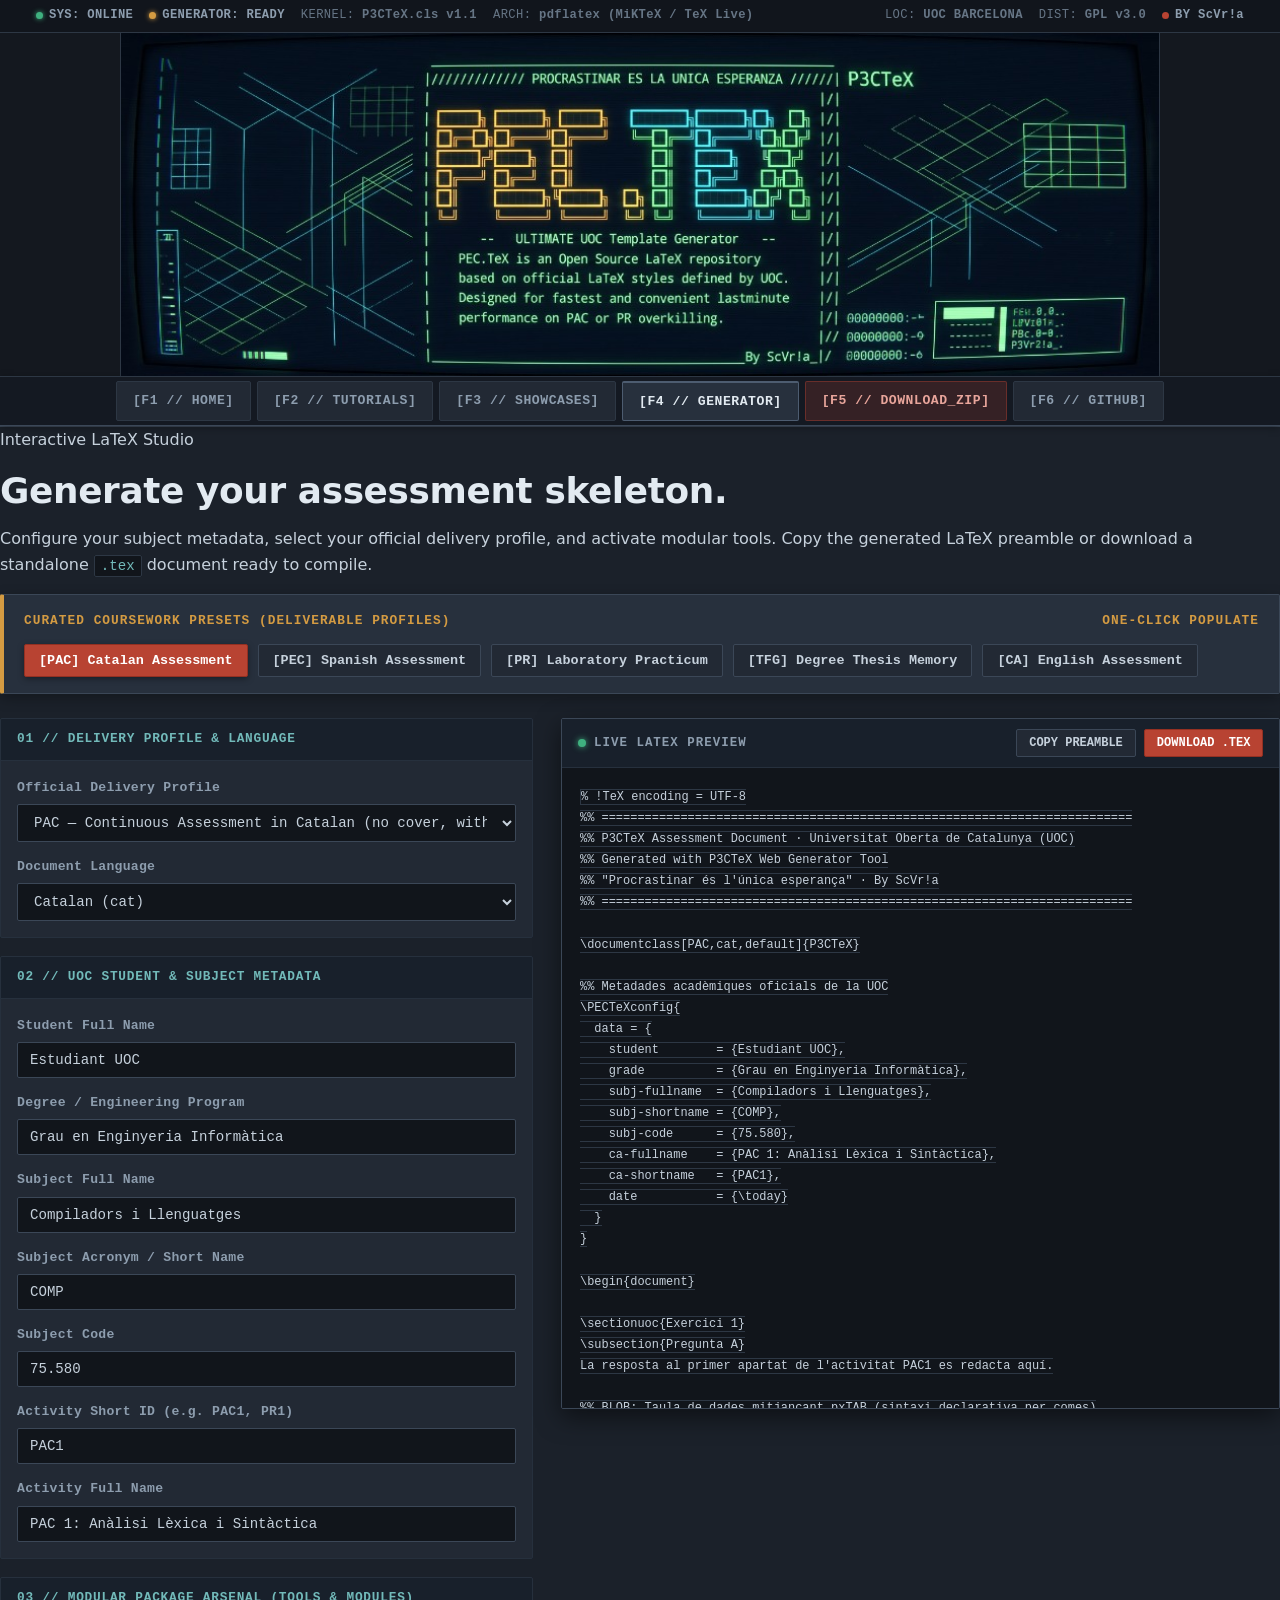
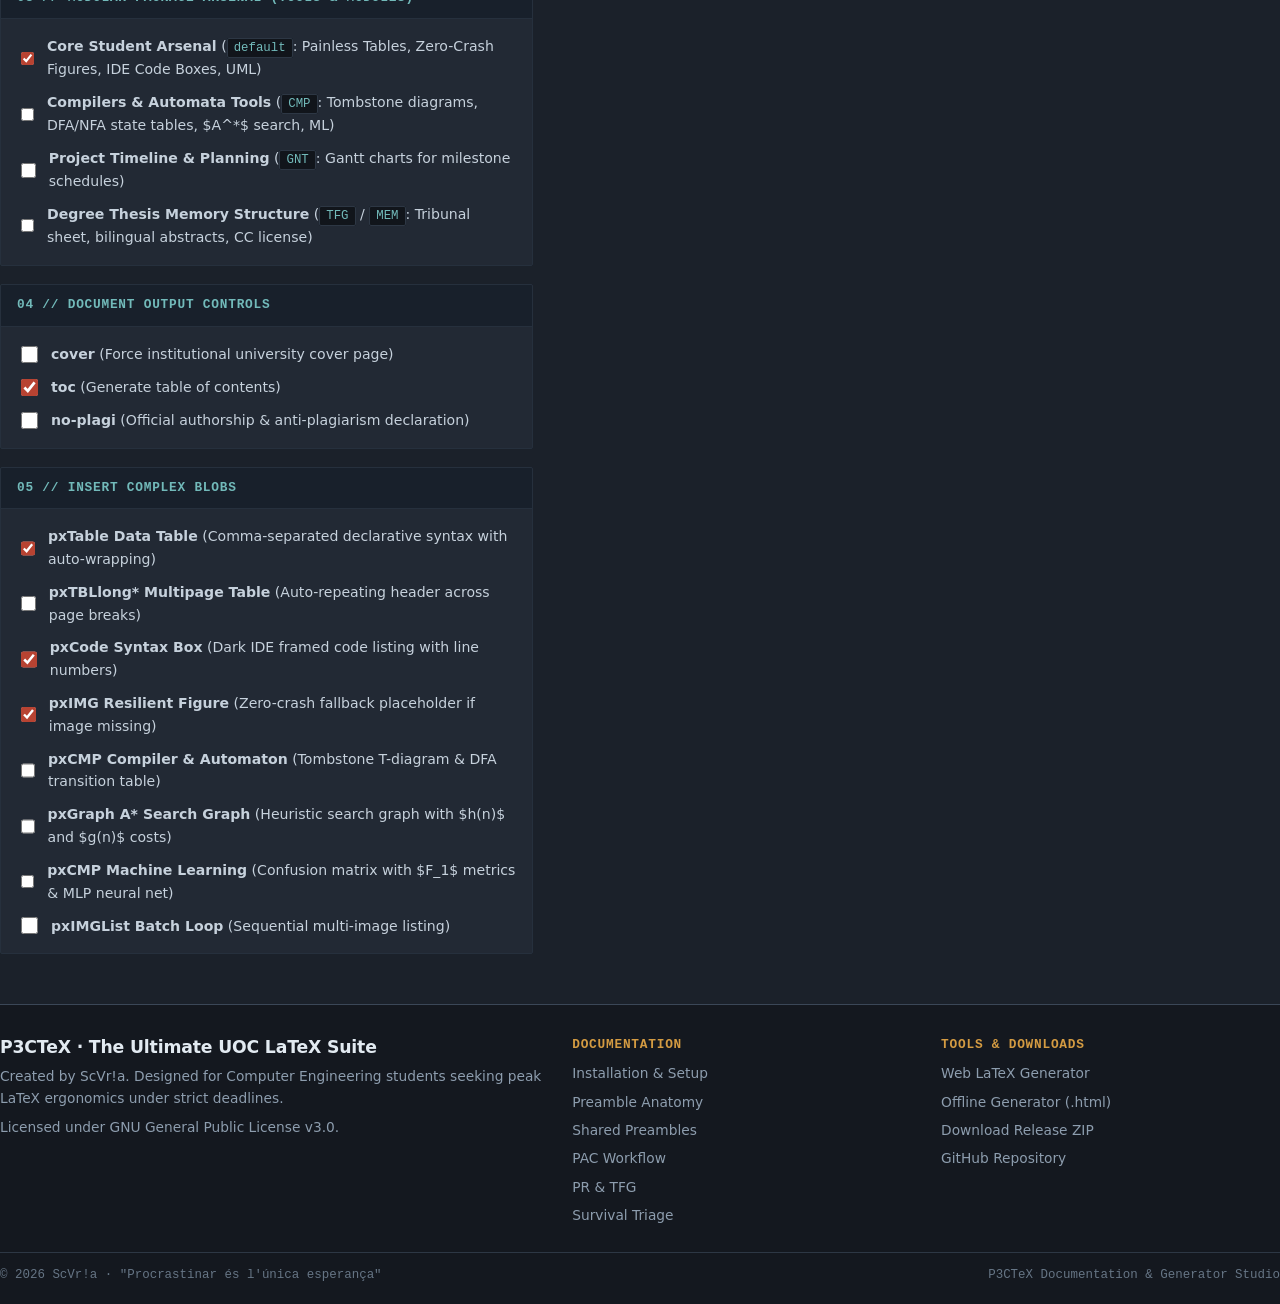
==== commit 4ed3ffb7: "fix(site): center P3CTeX as the LaTeX repository and document class, purge sales bloat and remove in" ====
--- a/site/generator.html
+++ b/site/generator.html
@@ -21,7 +21,7 @@
         <span class="led-indicator"><span class="led-dot green"></span> SYS: ONLINE</span>
         <span class="led-indicator"><span class="led-dot amber"></span> GENERATOR: READY</span>
         <span>KERNEL: <strong>P3CTeX.cls v1.1</strong></span>
-        <span>ARCH: <strong>pdfTeX / Overleaf</strong></span>
+        <span>ARCH: <strong>pdflatex (MiKTeX / TeX Live)</strong></span>
       </div>
       <div class="telemetry-right">
         <span>LOC: <strong>UOC BARCELONA</strong></span>
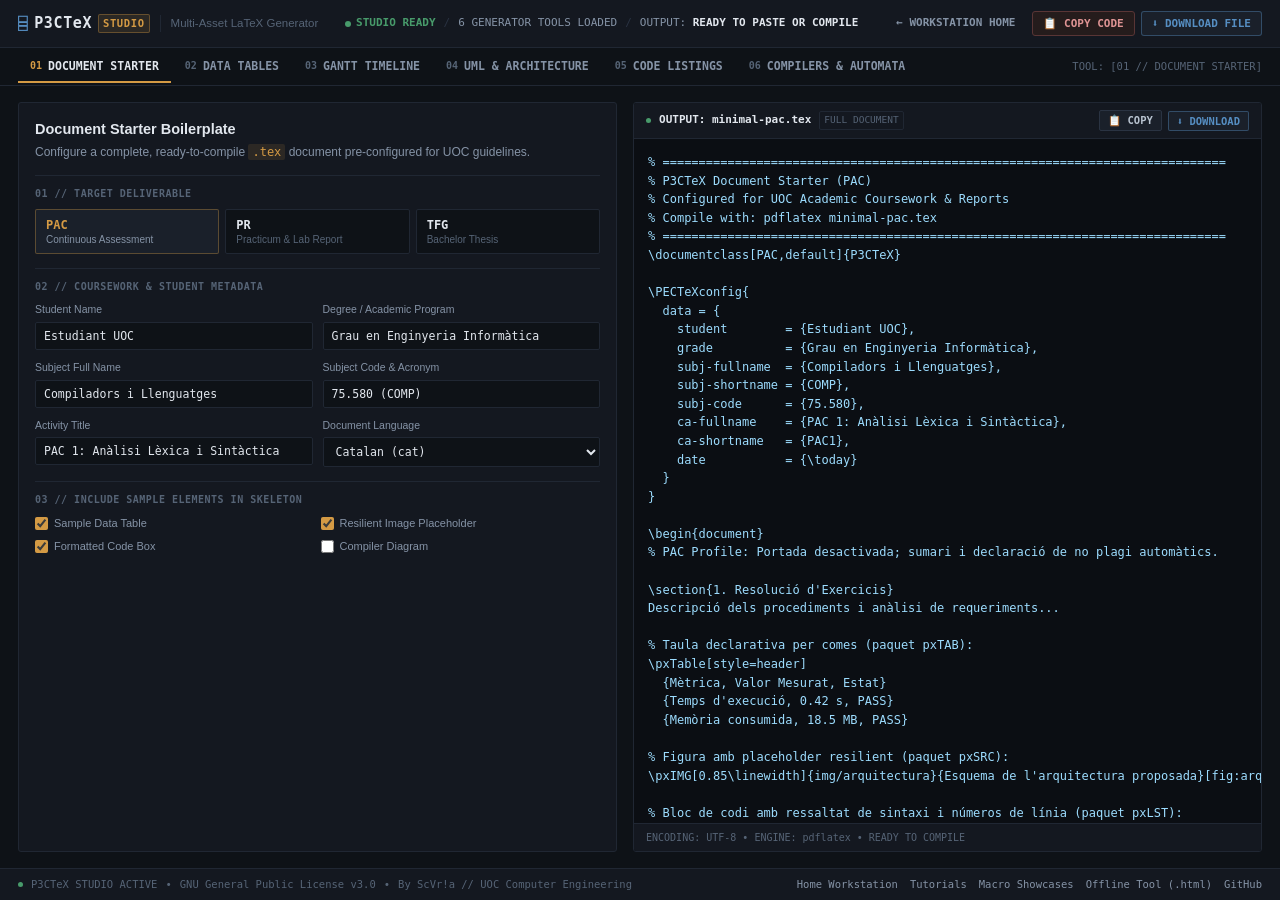
==== commit 4851a01a: "feat(site): establish truthful P3CTeX architecture, restful dark aesthetic, and multi-asset generato" ====
--- a/site/generator.html
+++ b/site/generator.html
@@ -3,275 +3,428 @@
 <head>
   <meta charset="utf-8">
   <meta name="viewport" content="width=device-width, initial-scale=1">
-  <title>Interactive Web Generator · P3CTeX Tooling</title>
-  <meta name="description" content="Generate compliant, ready-to-compile UOC LaTeX preambles and assessment skeletons with live preview, copy-to-clipboard, and .tex download.">
+  <title>LaTeX Generator Studio · P3CTeX</title>
+  <meta name="description" content="Interactive multi-asset LaTeX studio for UOC coursework: generate document starters, data tables, Gantt charts, UML diagrams, code listings, and automata tables.">
   <link rel="stylesheet" href="assets/css/site.css">
   <link rel="stylesheet" href="assets/css/generator.css">
-  <script src="assets/js/site.js" defer></script>
   <script src="assets/js/generator.js" defer></script>
 </head>
-<body class="generator">
-  <a class="skip-link" href="#main">Skip to content</a>
-
-  <!-- Header with Hardware Telemetry Masthead & CRT Demopack Screen Mount -->
-  <header class="site-header">
-    <!-- Top Telemetry Status Bar -->
-    <div class="telemetry-ticker-bar" aria-label="Hardware telemetry diagnostics">
-      <div class="telemetry-left">
-        <span class="led-indicator"><span class="led-dot green"></span> SYS: ONLINE</span>
-        <span class="led-indicator"><span class="led-dot amber"></span> GENERATOR: READY</span>
-        <span>KERNEL: <strong>P3CTeX.cls v1.1</strong></span>
-        <span>ARCH: <strong>pdflatex (MiKTeX / TeX Live)</strong></span>
-      </div>
-      <div class="telemetry-right">
-        <span>LOC: <strong>UOC BARCELONA</strong></span>
-        <span>DIST: <strong>GPL v3.0</strong></span>
-        <span class="led-indicator"><span class="led-dot rust"></span> BY ScVr!a</span>
-      </div>
-    </div>
-
-    <a class="brand" href="index.html" aria-label="P3CTeX — Ultimate UOC Template Generator">
-      <img src="assets/images/brand-banner.jpg" alt="P3CTeX Authentic CRT Demopack Banner: Procrastinar es la unica esperanza. Ultimate UOC Template Generator by ScVr!a" width="1024" height="338" fetchpriority="high">
-    </a>
-    <nav class="site-nav" aria-label="Main navigation">
-      <a href="index.html">[F1 // HOME]</a>
-      <a href="tutorials.html">[F2 // TUTORIALS]</a>
-      <a href="showcases.html">[F3 // SHOWCASES]</a>
-      <a href="generator.html" aria-current="page">[F4 // GENERATOR]</a>
-      <a href="https://github.com/DidacLL/P3CTeX/releases/latest" class="nav-action" target="_blank" rel="noopener">[F5 // DOWNLOAD_ZIP]</a>
-      <a href="https://github.com/DidacLL/P3CTeX" target="_blank" rel="noopener">[F6 // GITHUB]</a>
+<body class="console-workstation">
+  <a class="skip-link" href="#studio-stage">Skip to generator studio</a>
+
+  <div class="console-viewport">
+
+    <!-- Top Masthead Header -->
+    <header class="console-masthead">
+      <div class="masthead-brand">
+        <a href="index.html" class="brand-badge" aria-label="P3CTeX Home">
+          <span class="badge-icon">⌸</span>
+          <span class="badge-title">P3CTeX</span>
+          <span class="badge-ver">STUDIO</span>
+        </a>
+        <span class="brand-tagline">Multi-Asset LaTeX Generator</span>
+      </div>
+
+      <div class="masthead-telemetry">
+        <span class="telemetry-item status"><span class="led-pulse green"></span> STUDIO READY</span>
+        <span class="telemetry-sep">/</span>
+        <span class="telemetry-item">6 GENERATOR TOOLS LOADED</span>
+        <span class="telemetry-sep">/</span>
+        <span class="telemetry-item">OUTPUT: <strong>READY TO PASTE OR COMPILE</strong></span>
+      </div>
+
+      <div class="masthead-actions">
+        <a href="index.html" class="action-btn ghost">← WORKSTATION HOME</a>
+        <button type="button" class="action-btn rust" id="btn-copy-main">📋 COPY CODE</button>
+        <button type="button" class="action-btn cyan" id="btn-download-main">⬇ DOWNLOAD FILE</button>
+      </div>
+    </header>
+
+    <!-- Tool Selector Ribbon (6 Specialized Generator Tabs) -->
+    <nav class="console-selector-ribbon" aria-label="Generator Tool Selectors">
+      <div class="selector-track">
+        <button type="button" class="selector-key active" data-tool="tool-document">
+          <span class="key-index">01</span>
+          <span class="key-label">DOCUMENT STARTER</span>
+        </button>
+        <button type="button" class="selector-key" data-tool="tool-tables">
+          <span class="key-index">02</span>
+          <span class="key-label">DATA TABLES</span>
+        </button>
+        <button type="button" class="selector-key" data-tool="tool-gantt">
+          <span class="key-index">03</span>
+          <span class="key-label">GANTT TIMELINE</span>
+        </button>
+        <button type="button" class="selector-key" data-tool="tool-uml">
+          <span class="key-index">04</span>
+          <span class="key-label">UML &amp; ARCHITECTURE</span>
+        </button>
+        <button type="button" class="selector-key" data-tool="tool-code">
+          <span class="key-index">05</span>
+          <span class="key-label">CODE LISTINGS</span>
+        </button>
+        <button type="button" class="selector-key" data-tool="tool-compiler">
+          <span class="key-index">06</span>
+          <span class="key-label">COMPILERS &amp; AUTOMATA</span>
+        </button>
+      </div>
+      <div class="selector-meta">
+        <span class="mode-readout" id="active-tool-readout">TOOL: [01 // DOCUMENT STARTER]</span>
+      </div>
     </nav>
-  </header>
-
-  <!-- Main Hardware Terminal Container -->
-  <main id="main" class="container">
-    <header class="page-intro">
-      <p class="eyebrow">Interactive LaTeX Studio</p>
-      <h1>Generate your assessment skeleton.</h1>
-      <p class="lede">
-        Configure your subject metadata, select your official delivery profile, and activate modular tools. Copy the generated LaTeX preamble or download a standalone <code>.tex</code> document ready to compile.
-      </p>
-    </header>
-
-    <!-- Preset Toolbar: Deliverable Profiles Only -->
-    <div class="preset-bar">
-      <div class="preset-header">
-        <span>CURATED COURSEWORK PRESETS (DELIVERABLE PROFILES)</span>
-        <span>ONE-CLICK POPULATE</span>
-      </div>
-      <div class="preset-buttons">
-        <button type="button" class="preset-btn active" data-preset="pac">[PAC] Catalan Assessment</button>
-        <button type="button" class="preset-btn" data-preset="pec">[PEC] Spanish Assessment</button>
-        <button type="button" class="preset-btn" data-preset="pr">[PR] Laboratory Practicum</button>
-        <button type="button" class="preset-btn" data-preset="tfg">[TFG] Degree Thesis Memory</button>
-        <button type="button" class="preset-btn" data-preset="ca">[CA] English Assessment</button>
-      </div>
-    </div>
-
-    <!-- Generator Grid -->
-    <div class="generator-app">
-      <!-- Left Column: Controls -->
-      <div class="generator-controls">
-        <!-- 1. Profile & Language -->
-        <div class="config-group">
-          <div class="config-group-header">01 // Delivery Profile &amp; Language</div>
-          <div class="config-group-body">
-            <div class="form-row">
-              <label for="select-profile">Official Delivery Profile</label>
-              <select id="select-profile">
-                <option value="PAC">PAC — Continuous Assessment in Catalan (no cover, with TOC &amp; anti-plagiarism)</option>
-                <option value="PEC">PEC — Evaluación Continua en Español (no cover, with TOC &amp; anti-plagiarism)</option>
-                <option value="PR">PR — Laboratory / Practicum Report (Institutional cover, TOC, figures)</option>
-                <option value="TFG">TFG — Bachelor's Thesis Memory (Tribunal evaluation sheet, bilingual abstracts, CC license)</option>
-                <option value="CA">CA — Continuous Assessment in English (no cover, with TOC)</option>
-              </select>
-            </div>
-            <div class="form-row">
-              <label for="select-lang">Document Language</label>
-              <select id="select-lang">
-                <option value="cat">Catalan (cat)</option>
-                <option value="es">Spanish (es)</option>
-                <option value="en">English (en)</option>
-              </select>
-            </div>
-          </div>
+
+    <!-- Main Generator Stage (Split: Left Form / Right Output) -->
+    <main id="studio-stage" class="console-stage">
+      <div class="studio-split-deck">
+
+        <!-- ==============================================================
+             LEFT PANE: Interactive Tool Configurator Form
+             ============================================================== -->
+        <div class="studio-form-pane">
+
+          <!-- TOOL 01: DOCUMENT STARTER -->
+          <div id="tool-document" class="generator-panel active">
+            <div class="panel-intro">
+              <h2>Document Starter Boilerplate</h2>
+              <p>Configure a complete, ready-to-compile <code>.tex</code> document pre-configured for UOC guidelines.</p>
+            </div>
+
+            <!-- Deliverable Selector -->
+            <div class="form-section">
+              <label class="section-label">01 // TARGET DELIVERABLE</label>
+              <div class="pill-selector" id="doc-deliverable-pills">
+                <button type="button" class="pill-btn active" data-profile="PAC">
+                  <strong>PAC</strong>
+                  <span>Continuous Assessment</span>
+                </button>
+                <button type="button" class="pill-btn" data-profile="PR">
+                  <strong>PR</strong>
+                  <span>Practicum &amp; Lab Report</span>
+                </button>
+                <button type="button" class="pill-btn" data-profile="TFG">
+                  <strong>TFG</strong>
+                  <span>Bachelor Thesis</span>
+                </button>
+              </div>
+            </div>
+
+            <!-- Coursework Metadata -->
+            <div class="form-section">
+              <label class="section-label">02 // COURSEWORK &amp; STUDENT METADATA</label>
+              <div class="form-grid-2">
+                <div class="input-field">
+                  <label for="doc-student">Student Name</label>
+                  <input type="text" id="doc-student" value="Estudiant UOC">
+                </div>
+                <div class="input-field">
+                  <label for="doc-degree">Degree / Academic Program</label>
+                  <input type="text" id="doc-degree" value="Grau en Enginyeria Informàtica">
+                </div>
+                <div class="input-field">
+                  <label for="doc-subject">Subject Full Name</label>
+                  <input type="text" id="doc-subject" value="Compiladors i Llenguatges">
+                </div>
+                <div class="input-field">
+                  <label for="doc-subjcode">Subject Code &amp; Acronym</label>
+                  <input type="text" id="doc-subjcode" value="75.580 (COMP)">
+                </div>
+                <div class="input-field">
+                  <label for="doc-title">Activity Title</label>
+                  <input type="text" id="doc-title" value="PAC 1: Anàlisi Lèxica i Sintàctica">
+                </div>
+                <div class="input-field">
+                  <label for="doc-lang">Document Language</label>
+                  <select id="doc-lang">
+                    <option value="cat" selected>Catalan (cat)</option>
+                    <option value="es">Spanish (es)</option>
+                    <option value="en">English (en)</option>
+                  </select>
+                </div>
+              </div>
+            </div>
+
+            <!-- Included Sample Elements -->
+            <div class="form-section">
+              <label class="section-label">03 // INCLUDE SAMPLE ELEMENTS IN SKELETON</label>
+              <div class="checkbox-row">
+                <label class="check-item">
+                  <input type="checkbox" id="doc-inc-table" checked>
+                  <span>Sample Data Table</span>
+                </label>
+                <label class="check-item">
+                  <input type="checkbox" id="doc-inc-figure" checked>
+                  <span>Resilient Image Placeholder</span>
+                </label>
+                <label class="check-item">
+                  <input type="checkbox" id="doc-inc-code" checked>
+                  <span>Formatted Code Box</span>
+                </label>
+                <label class="check-item">
+                  <input type="checkbox" id="doc-inc-tombstone">
+                  <span>Compiler Diagram</span>
+                </label>
+              </div>
+            </div>
+          </div>
+
+          <!-- TOOL 02: DATA TABLES -->
+          <div id="tool-tables" class="generator-panel">
+            <div class="panel-intro">
+              <h2>Data Table Snippet Generator</h2>
+              <p>Generate clean LaTeX tables without wrestling with ampersands (<code>&amp;</code>) or calculating column widths.</p>
+            </div>
+
+            <div class="form-section">
+              <label class="section-label">01 // TABLE OPTIONS</label>
+              <div class="form-grid-2">
+                <div class="input-field">
+                  <label for="tbl-caption">Table Caption</label>
+                  <input type="text" id="tbl-caption" value="Comparativa de Rendiment dels Algorismes">
+                </div>
+                <div class="input-field">
+                  <label for="tbl-label">Label Reference</label>
+                  <input type="text" id="tbl-label" value="tab:rendiment">
+                </div>
+                <div class="input-field">
+                  <label for="tbl-style">Visual Style</label>
+                  <select id="tbl-style">
+                    <option value="header" selected>Header Row with Alternating Zebra Shading</option>
+                    <option value="simple">Simple Borderless Clean Table</option>
+                    <option value="compact">Compact Scientific Grid</option>
+                  </select>
+                </div>
+                <div class="input-field">
+                  <label for="tbl-multipage">Table Length</label>
+                  <select id="tbl-multipage">
+                    <option value="single" selected>Single-page Table (\pxTable)</option>
+                    <option value="multi">Multi-page Long Table (\pxTBLlong*)</option>
+                  </select>
+                </div>
+              </div>
+            </div>
+
+            <div class="form-section">
+              <label class="section-label">02 // TABLE HEADERS (COMMA-SEPARATED)</label>
+              <div class="input-field">
+                <input type="text" id="tbl-headers" value="Algorisme, Complexitat Temporal, Memòria Utilitzada, Estat">
+              </div>
+            </div>
+
+            <div class="form-section">
+              <label class="section-label">03 // TABLE ROWS (ONE ROW PER LINE, COMMA-SEPARATED)</label>
+              <div class="input-field">
+                <textarea id="tbl-rows" rows="4">QuickSort, O(n log n), 4.2 MB, PASS
+MergeSort, O(n log n), 8.5 MB, PASS
+BubbleSort, O(n^2), 1.1 MB, TIMEOUT
+RadixSort, O(nk), 12.0 MB, PASS</textarea>
+              </div>
+            </div>
+          </div>
+
+          <!-- TOOL 03: GANTT TIMELINE -->
+          <div id="tool-gantt" class="generator-panel">
+            <div class="panel-intro">
+              <h2>Project Gantt &amp; Timeline Generator</h2>
+              <p>Generate schedule charts for Practicum (PR) project plans and Bachelor Thesis (TFG) milestones.</p>
+            </div>
+
+            <div class="form-section">
+              <label class="section-label">01 // PROJECT TIMELINE PARAMETERS</label>
+              <div class="form-grid-2">
+                <div class="input-field">
+                  <label for="gnt-title">Project Title</label>
+                  <input type="text" id="gnt-title" value="Cronograma de Treball (TFG)">
+                </div>
+                <div class="input-field">
+                  <label for="gnt-duration">Total Duration</label>
+                  <input type="text" id="gnt-duration" value="16 Setmanes (Semestre)">
+                </div>
+              </div>
+            </div>
+
+            <div class="form-section">
+              <label class="section-label">02 // SCHEDULE TASKS &amp; MILESTONES (CSV)</label>
+              <div class="input-field">
+                <textarea id="gnt-tasks" rows="6">Fase 1: Anàlisi de Requeriments, Setmana 1 - 3, Finalitzat
+Fase 2: Disseny de l'Arquitectura, Setmana 4 - 6, Finalitzat
+Fase 3: Implementació del Nucli, Setmana 7 - 11, En curs
+Fase 4: Proves i Optimització, Setmana 12 - 14, Pendent
+Fase 5: Redacció de la Memòria, Setmana 14 - 16, Pendent</textarea>
+              </div>
+            </div>
+          </div>
+
+          <!-- TOOL 04: ARCHITECTURE & UML -->
+          <div id="tool-uml" class="generator-panel">
+            <div class="panel-intro">
+              <h2>Architecture &amp; UML Diagram Generator</h2>
+              <p>Generate clean LaTeX structural diagrams without wrestling with raw TikZ coordinates.</p>
+            </div>
+
+            <div class="form-section">
+              <label class="section-label">01 // DIAGRAM TYPE</label>
+              <div class="form-grid-2">
+                <div class="input-field">
+                  <label for="uml-type">Diagram Style</label>
+                  <select id="uml-type">
+                    <option value="layers" selected>Layered Architecture (Frontend / API / DB)</option>
+                    <option value="class">UML Class Diagram</option>
+                    <option value="component">Component Pipeline Diagram</option>
+                  </select>
+                </div>
+                <div class="input-field">
+                  <label for="uml-caption">Diagram Caption</label>
+                  <input type="text" id="uml-caption" value="Diagrama de l'Arquitectura en Capes">
+                </div>
+              </div>
+            </div>
+
+            <div class="form-section">
+              <label class="section-label">02 // COMPONENTS / ENTITIES</label>
+              <div class="input-field">
+                <textarea id="uml-elements" rows="4">Capa de Presentació: Single-Page Application (HTML5 / Vanilla JS)
+Capa de Negoci: Microserveis REST API (Node.js / Express)
+Capa de Dades: Base de Dades PostgreSQL + Memòria Cau Redis</textarea>
+              </div>
+            </div>
+          </div>
+
+          <!-- TOOL 05: CODE LISTINGS -->
+          <div id="tool-code" class="generator-panel">
+            <div class="panel-intro">
+              <h2>Formatted Code Listing Generator</h2>
+              <p>Generate syntax-highlighted code boxes with gutters, line numbers, and clean frames.</p>
+            </div>
+
+            <div class="form-section">
+              <label class="section-label">01 // CODE LISTING PARAMETERS</label>
+              <div class="form-grid-2">
+                <div class="input-field">
+                  <label for="code-lang">Programming Language</label>
+                  <select id="code-lang">
+                    <option value="Java" selected>Java</option>
+                    <option value="Python">Python</option>
+                    <option value="C">C / C++</option>
+                    <option value="SQL">SQL</option>
+                    <option value="Bash">Bash / Shell</option>
+                    <option value="YAML">YAML / JSON</option>
+                  </select>
+                </div>
+                <div class="input-field">
+                  <label for="code-caption">Listing Caption &amp; Filename</label>
+                  <input type="text" id="code-caption" value="LexerTokenAnalyzer.java">
+                </div>
+              </div>
+            </div>
+
+            <div class="form-section">
+              <label class="section-label">02 // CODE SNIPPET</label>
+              <div class="input-field">
+                <textarea id="code-body" rows="6">public class LexerTokenAnalyzer {
+    public static void main(String[] args) {
+        String source = "int result = 42;";
+        TokenStream tokens = Lexer.scan(source);
+        System.out.println("Tokens scanned: " + tokens.size());
+    }
+}</textarea>
+              </div>
+            </div>
+          </div>
+
+          <!-- TOOL 06: COMPILERS & AUTOMATA -->
+          <div id="tool-compiler" class="generator-panel">
+            <div class="panel-intro">
+              <h2>Compilers &amp; Automata Diagram Generator</h2>
+              <p>Generate Tombstone compiler diagrams (T-diagrams) and DFA/NFA state transition tables.</p>
+            </div>
+
+            <div class="form-section">
+              <label class="section-label">01 // AUTOMATON OR COMPILER TOOL</label>
+              <div class="form-grid-2">
+                <div class="input-field">
+                  <label for="cmp-type">Diagram Type</label>
+                  <select id="cmp-type">
+                    <option value="tombstone" selected>Tombstone Compiler Diagram (T-Diagram)</option>
+                    <option value="dfa">DFA State Transition Table</option>
+                    <option value="parse-tree">Grammar Parse Tree</option>
+                  </select>
+                </div>
+                <div class="input-field">
+                  <label for="cmp-caption">Caption</label>
+                  <input type="text" id="cmp-caption" value="Esquema de Compilació Tombstone">
+                </div>
+              </div>
+            </div>
+
+            <div class="form-section" id="cmp-tombstone-inputs">
+              <label class="section-label">02 // TOMBSTONE T-DIAGRAM PARAMETERS</label>
+              <div class="form-grid-3">
+                <div class="input-field">
+                  <label for="cmp-source">Source Language (S)</label>
+                  <input type="text" id="cmp-source" value="CUP">
+                </div>
+                <div class="input-field">
+                  <label for="cmp-target">Target Language (T)</label>
+                  <input type="text" id="cmp-target" value="Java">
+                </div>
+                <div class="input-field">
+                  <label for="cmp-impl">Implementation Language (I)</label>
+                  <input type="text" id="cmp-impl" value="JVM Bytecode">
+                </div>
+              </div>
+            </div>
+          </div>
+
         </div>
 
-        <!-- 2. UOC Metadata -->
-        <div class="config-group">
-          <div class="config-group-header">02 // UOC Student &amp; Subject Metadata</div>
-          <div class="config-group-body">
-            <div class="form-row">
-              <label for="input-student">Student Full Name</label>
-              <input type="text" id="input-student" value="Estudiant UOC">
-            </div>
-            <div class="form-row">
-              <label for="input-grade">Degree / Engineering Program</label>
-              <input type="text" id="input-grade" value="Grau en Enginyeria Informàtica">
-            </div>
-            <div class="form-row">
-              <label for="input-subjFull">Subject Full Name</label>
-              <input type="text" id="input-subjFull" value="Compiladors i Llenguatges">
-            </div>
-            <div class="form-row">
-              <label for="input-subjShort">Subject Acronym / Short Name</label>
-              <input type="text" id="input-subjShort" value="COMP">
-            </div>
-            <div class="form-row">
-              <label for="input-subjCode">Subject Code</label>
-              <input type="text" id="input-subjCode" value="75.580">
-            </div>
-            <div class="form-row">
-              <label for="input-caShort">Activity Short ID (e.g. PAC1, PR1)</label>
-              <input type="text" id="input-caShort" value="PAC1">
-            </div>
-            <div class="form-row">
-              <label for="input-caFull">Activity Full Name</label>
-              <input type="text" id="input-caFull" value="PAC 1: Anàlisi Lèxica i Sintàctica">
-            </div>
+        <!-- ==============================================================
+             RIGHT PANE: Live Output Code Viewer & Actions
+             ============================================================== -->
+        <div class="studio-output-pane">
+          <div class="output-header-bar">
+            <div class="output-meta">
+              <span class="output-dot"></span>
+              <strong id="output-filename">OUTPUT: minimal-pac.tex</strong>
+              <span class="output-mode-badge" id="output-mode-badge">FULL DOCUMENT</span>
+            </div>
+            <div class="output-action-group">
+              <button type="button" class="action-btn-sm ghost" id="btn-copy-pane">📋 COPY</button>
+              <button type="button" class="action-btn-sm cyan" id="btn-download-pane">⬇ DOWNLOAD</button>
+            </div>
+          </div>
+
+          <div class="output-code-canvas">
+            <pre class="canvas-pre"><code id="studio-output-target">% Output will render here...</code></pre>
+          </div>
+
+          <div class="output-footer-strip">
+            <span id="output-stats-line">ENCODING: UTF-8 &bull; ENGINE: pdflatex &bull; READY TO COMPILE</span>
           </div>
         </div>
 
-        <!-- 3. Module Arsenal (Real Public Names) -->
-        <div class="config-group">
-          <div class="config-group-header">03 // Modular Package Arsenal (Tools &amp; Modules)</div>
-          <div class="config-group-body">
-            <div class="toggle-list">
-              <label class="toggle-item">
-                <input type="checkbox" id="mod-default" checked>
-                <span><strong>Core Student Arsenal</strong> (<code>default</code>: Painless Tables, Zero-Crash Figures, IDE Code Boxes, UML)</span>
-              </label>
-              <label class="toggle-item">
-                <input type="checkbox" id="mod-CMP">
-                <span><strong>Compilers &amp; Automata Tools</strong> (<code>CMP</code>: Tombstone diagrams, DFA/NFA state tables, $A^*$ search, ML)</span>
-              </label>
-              <label class="toggle-item">
-                <input type="checkbox" id="mod-GNT">
-                <span><strong>Project Timeline &amp; Planning</strong> (<code>GNT</code>: Gantt charts for milestone schedules)</span>
-              </label>
-              <label class="toggle-item">
-                <input type="checkbox" id="mod-TFG">
-                <span><strong>Degree Thesis Memory Structure</strong> (<code>TFG</code> / <code>MEM</code>: Tribunal sheet, bilingual abstracts, CC license)</span>
-              </label>
-            </div>
-          </div>
-        </div>
-
-        <!-- 4. Class Output Controls -->
-        <div class="config-group">
-          <div class="config-group-header">04 // Document Output Controls</div>
-          <div class="config-group-body">
-            <div class="toggle-list">
-              <label class="toggle-item">
-                <input type="checkbox" id="tog-cover">
-                <span><strong>cover</strong> (Force institutional university cover page)</span>
-              </label>
-              <label class="toggle-item">
-                <input type="checkbox" id="tog-toc" checked>
-                <span><strong>toc</strong> (Generate table of contents)</span>
-              </label>
-              <label class="toggle-item">
-                <input type="checkbox" id="tog-plagi">
-                <span><strong>no-plagi</strong> (Official authorship &amp; anti-plagiarism declaration)</span>
-              </label>
-            </div>
-          </div>
-        </div>
-
-        <!-- 5. Insertable Complex Blobs -->
-        <div class="config-group">
-          <div class="config-group-header">05 // Insert Complex Blobs</div>
-          <div class="config-group-body">
-            <div class="toggle-list">
-              <label class="toggle-item">
-                <input type="checkbox" id="blob-table" checked>
-                <span><strong>pxTable Data Table</strong> (Comma-separated declarative syntax with auto-wrapping)</span>
-              </label>
-              <label class="toggle-item">
-                <input type="checkbox" id="blob-longtable">
-                <span><strong>pxTBLlong* Multipage Table</strong> (Auto-repeating header across page breaks)</span>
-              </label>
-              <label class="toggle-item">
-                <input type="checkbox" id="blob-codebox" checked>
-                <span><strong>pxCode Syntax Box</strong> (Dark IDE framed code listing with line numbers)</span>
-              </label>
-              <label class="toggle-item">
-                <input type="checkbox" id="blob-figure" checked>
-                <span><strong>pxIMG Resilient Figure</strong> (Zero-crash fallback placeholder if image missing)</span>
-              </label>
-              <label class="toggle-item">
-                <input type="checkbox" id="blob-cmp">
-                <span><strong>pxCMP Compiler &amp; Automaton</strong> (Tombstone T-diagram &amp; DFA transition table)</span>
-              </label>
-              <label class="toggle-item">
-                <input type="checkbox" id="blob-graph">
-                <span><strong>pxGraph A* Search Graph</strong> (Heuristic search graph with $h(n)$ and $g(n)$ costs)</span>
-              </label>
-              <label class="toggle-item">
-                <input type="checkbox" id="blob-ml">
-                <span><strong>pxCMP Machine Learning</strong> (Confusion matrix with $F_1$ metrics &amp; MLP neural net)</span>
-              </label>
-              <label class="toggle-item">
-                <input type="checkbox" id="blob-foreach">
-                <span><strong>pxIMGList Batch Loop</strong> (Sequential multi-image listing)</span>
-              </label>
-            </div>
-          </div>
-        </div>
-      </div>
-
-      <!-- Right Column: Sticky Live Preview -->
-      <div class="generator-preview">
-        <div class="preview-card">
-          <div class="preview-header">
-            <div class="preview-title">
-              <span class="preview-dot"></span>
-              <span>LIVE LATEX PREVIEW</span>
-            </div>
-            <div class="preview-actions">
-              <button type="button" class="btn-tool" id="btn-copy-latex">COPY PREAMBLE</button>
-              <button type="button" class="btn-tool primary" id="btn-download-tex">DOWNLOAD .TEX</button>
-            </div>
-          </div>
-          <pre class="preview-code"><code id="latex-preview-code">% Generating LaTeX code...</code></pre>
-        </div>
-      </div>
-    </div>
-  </main>
-
-  <!-- Site Footer -->
-  <footer class="site-footer">
-    <div class="container footer-inner">
-      <div class="footer-brand">
-        <h4>P3CTeX · The Ultimate UOC LaTeX Suite</h4>
-        <p>Created by ScVr!a. Designed for Computer Engineering students seeking peak LaTeX ergonomics under strict deadlines.</p>
-        <p>Licensed under GNU General Public License v3.0.</p>
-      </div>
-      <div class="footer-links">
-        <h5>Documentation</h5>
-        <ul>
-          <li><a href="tutorials.html#bootstrap">Installation &amp; Setup</a></li>
-          <li><a href="tutorials.html#preamble">Preamble Anatomy</a></li>
-          <li><a href="tutorials.html#shared-preambles">Shared Preambles</a></li>
-          <li><a href="tutorials.html#pac">PAC Workflow</a></li>
-          <li><a href="tutorials.html#pr">PR &amp; TFG</a></li>
-          <li><a href="tutorials.html#triage">Survival Triage</a></li>
-        </ul>
-      </div>
-      <div class="footer-links">
-        <h5>Tools &amp; Downloads</h5>
-        <ul>
-          <li><a href="generator.html">Web LaTeX Generator</a></li>
-          <li><a href="standalone-generator.html" download="p3ctex-standalone-generator.html">Offline Generator (.html)</a></li>
-          <li><a href="https://github.com/DidacLL/P3CTeX/releases/latest" target="_blank" rel="noopener">Download Release ZIP</a></li>
-          <li><a href="https://github.com/DidacLL/P3CTeX" target="_blank" rel="noopener">GitHub Repository</a></li>
-        </ul>
-      </div>
-    </div>
-    <div class="container footer-bottom">
-      <span>© 2026 ScVr!a · "Procrastinar és l'única esperança"</span>
-      <span>P3CTeX Documentation &amp; Generator Studio</span>
-    </div>
-  </footer>
+      </div>
+    </main>
+
+    <!-- Bottom Telemetry Status Strip -->
+    <footer class="console-telemetry-footer">
+      <div class="footer-status-left">
+        <span class="dot-live"></span>
+        <span class="status-txt">P3CTeX STUDIO ACTIVE</span>
+        <span class="sep">&bull;</span>
+        <span class="license-txt">GNU General Public License v3.0</span>
+        <span class="sep">&bull;</span>
+        <span class="author-txt">By ScVr!a // UOC Computer Engineering</span>
+      </div>
+
+      <div class="footer-links-right">
+        <a href="index.html" class="foot-link">Home Workstation</a>
+        <a href="tutorials.html" class="foot-link">Tutorials</a>
+        <a href="showcases.html" class="foot-link">Macro Showcases</a>
+        <a href="standalone-generator.html" download="p3ctex-standalone-generator.html" class="foot-link">Offline Tool (.html)</a>
+        <a href="https://github.com/DidacLL/P3CTeX" target="_blank" rel="noopener" class="foot-link">GitHub</a>
+      </div>
+    </footer>
+
+  </div>
 </body>
 </html>
--- a/site/assets/css/site.css
+++ b/site/assets/css/site.css
@@ -1,1355 +1,1160 @@
 /* ==========================================================================
-   P3CTeX — Academic Coursework & Engineering Tooling Suite
-   Visual Identity: Retrofuturistic Indie Engineering Workstation
-   Aesthetic: Interactive Hardware Console · Blueprint Schematic · Restful Slate
-   "PROCRASTINAR ES LA UNICA ESPERANZA" · By ScVr!a
+   P3CTeX Workspace — Restful Academic Slate Aesthetic
+   Design: Sophisticated, Low-Strain Dark Theme (Linear / GitHub Dimmed Grade)
+   Zero Playschool Contrast · Zero Garish Neon · Pure Editorial Balance
    ========================================================================== */
 
 :root {
-  /* Restful, Low-Strain Matte Slate Palette (Demopack #262C36 Baseline) */
-  --bg-deep: #14181f;
-  --bg-main: #1b212a;
-  --bg-surface: #222934;
-  --bg-deck: #27303d;
-  --bg-recessed: #11151b;
-  --bg-crt-screen: #0e1319;
-  --bg-demopack: #262c36;
-
-  /* Legacy & Generator Integration Tokens */
-  --chassis-bg: var(--bg-deep);
-  --chassis-surface: var(--bg-surface);
-  --chassis-panel: var(--bg-surface);
-  --chassis-card: var(--bg-deck);
-  --chassis-raised: var(--bg-deck);
-  --chassis-recessed: var(--bg-recessed);
-
-  /* Chiseled Mechanical Borders */
-  --border-subtle: #2d3744;
-  --border-base: #3b4757;
-  --border-bright: #4d5c70;
-  --border-accent: #65778e;
-  --line-dark: #26303d;
-  --line-mid: #3b4757;
-  --line-light: #4d5c70;
-
-  /* Soft, Eye-Comfortable Typography (Warm Silver & Slate, Zero Halation Glare) */
-  --text-white: #e2eaf1;
-  --text-primary: #c6d1dc;
-  --text-secondary: #8d9dae;
-  --text-muted: #667585;
-  --text-dim: #8d9dae;
-
-  /* Warm Vintage Filament Accents (Muted & Ergonomic) */
-  --btn-rust: #b84332;
-  --btn-rust-bevel: #cc4f3d;
-  --btn-rust-shadow: #5c1e14;
-  --btn-rust-hover: #cc4f3d;
-  --btn-rust-active: #943022;
-
-  --accent-amber: #d49b42;
-  --accent-amber-subtle: rgba(212, 155, 66, 0.15);
-  --led-amber: #d49b42;
-  --accent-green: #3fb07f;
-  --accent-green-subtle: rgba(63, 176, 127, 0.12);
-  --led-green: #3fb07f;
-  --accent-cyan: #62a8a8;
-  --accent-cyan-subtle: rgba(98, 168, 168, 0.12);
-  --crt-teal-bright: #72baba;
-
-  /* Typography */
-  --font-sans: system-ui, -apple-system, 'Segoe UI', Roboto, Helvetica, Arial, sans-serif;
+  /* Warm Graphite & Deep Charcoal Canvas (No Pitch-Black Void) */
+  --bg-canvas: #0e1217;
+  --bg-surface: #141820;
+  --bg-elevated: #1a202a;
+  --bg-recessed: #0a0d11;
+  --bg-code: #0b0e13;
+
+  /* Restful, Low-Contrast Structural Borders */
+  --border-subtle: #202733;
+  --border-base: #2a3342;
+  --border-focus: #3d495c;
+
+  /* Controlled, Matte Hardware Accents (Single Warm Ochre Accent) */
+  --accent-ochre: #d49a44;
+  --accent-ochre-dim: rgba(212, 154, 68, 0.12);
+  --accent-ochre-border: rgba(212, 154, 68, 0.35);
+
+  --accent-steel: #568ec2;
+  --accent-steel-dim: rgba(86, 142, 194, 0.12);
+
+  --accent-olive: #489b6b;
+
+  /* Calibrated Low-Strain Typography */
+  --text-heading: #e2e7ee;
+  --text-primary: #b8c3d0;
+  --text-secondary: #8593a6;
+  --text-muted: #566476;
+
+  /* Typography Stacks */
   --font-mono: 'JetBrains Mono', 'Fira Code', 'Consolas', monospace;
-
-  /* Dimensions */
-  --max-width: 1180px;
-  --page-pad: clamp(16px, 3.5vw, 36px);
+  --font-sans: -apple-system, BlinkMacSystemFont, 'Segoe UI', Roboto, sans-serif;
 }
 
 * {
   box-sizing: border-box;
-}
-
-html {
-  scroll-behavior: smooth;
-  scroll-padding-top: 24px;
-}
-
-body {
   margin: 0;
-  background-color: var(--bg-main);
+  padding: 0;
+}
+
+html, body {
+  height: 100vh;
+  width: 100vw;
+  overflow: hidden;
+  background-color: var(--bg-canvas);
   color: var(--text-primary);
   font-family: var(--font-sans);
-  line-height: 1.62;
+  font-size: 13.5px;
+  line-height: 1.5;
+  -webkit-font-smoothing: antialiased;
+}
+
+/* Accessibility */
+.skip-link {
+  position: absolute;
+  left: -9999px;
+  top: auto;
+  width: 1px;
+  height: 1px;
+  overflow: hidden;
+}
+.skip-link:focus {
+  position: fixed;
+  top: 8px;
+  left: 8px;
+  z-index: 9999;
+  background: var(--accent-ochre);
+  color: #000;
+  padding: 6px 12px;
+  font-weight: 600;
+}
+
+/* ==========================================================================
+   FIXED VIEWPORT CONTAINER (100vh)
+   ========================================================================== */
+.console-viewport {
+  display: flex;
+  flex-direction: column;
+  height: 100vh;
+  width: 100vw;
+  background-color: var(--bg-canvas);
+  overflow: hidden;
+}
+
+/* ==========================================================================
+   TOP MASTHEAD HEADER
+   ========================================================================== */
+.console-masthead {
+  display: flex;
+  align-items: center;
+  justify-content: space-between;
+  height: 48px;
+  padding: 0 18px;
+  background: var(--bg-surface);
+  border-bottom: 1px solid var(--border-subtle);
+  flex-shrink: 0;
+  gap: 16px;
+}
+
+.masthead-brand {
+  display: flex;
+  align-items: center;
+  gap: 10px;
+}
+.brand-badge {
+  display: flex;
+  align-items: center;
+  gap: 6px;
+  text-decoration: none;
+  color: var(--text-heading);
+  font-family: var(--font-mono);
+  font-weight: 700;
+  font-size: 15px;
+  letter-spacing: 0.04em;
+}
+.brand-badge .badge-icon {
+  color: var(--accent-steel);
   font-size: 16px;
-  -webkit-font-smoothing: antialiased;
-}
-
-button, input, select, textarea {
-  font-family: inherit;
-  font-size: inherit;
-}
-
-a {
-  color: var(--accent-cyan);
+}
+.brand-badge .badge-ver {
+  font-size: 10.5px;
+  color: var(--accent-ochre);
+  background: var(--accent-ochre-dim);
+  border: 1px solid var(--accent-ochre-border);
+  padding: 1px 4px;
+  border-radius: 2px;
+}
+.brand-tagline {
+  font-size: 11.5px;
+  color: var(--text-muted);
+  border-left: 1px solid var(--border-subtle);
+  padding-left: 10px;
+}
+
+.masthead-telemetry {
+  display: flex;
+  align-items: center;
+  gap: 8px;
+  font-size: 11px;
+  color: var(--text-secondary);
+  font-family: var(--font-mono);
+  white-space: nowrap;
+}
+.telemetry-sep {
+  color: var(--border-base);
+}
+.telemetry-item strong {
+  color: var(--text-heading);
+  font-weight: 600;
+}
+.telemetry-item.status {
+  color: var(--accent-olive);
+  display: flex;
+  align-items: center;
+  gap: 5px;
+  font-weight: 600;
+}
+.led-pulse {
+  width: 6px;
+  height: 6px;
+  border-radius: 50%;
+  background-color: var(--accent-olive);
+}
+
+.masthead-actions {
+  display: flex;
+  align-items: center;
+  gap: 6px;
+  flex-shrink: 0;
+}
+.action-btn {
+  display: inline-flex;
+  align-items: center;
+  padding: 5px 10px;
+  font-family: var(--font-mono);
+  font-size: 11px;
+  font-weight: 600;
   text-decoration: none;
-  text-underline-offset: 0.22em;
+  border-radius: 3px;
+  border: 1px solid var(--border-base);
+  background: var(--bg-elevated);
+  color: var(--text-primary);
   transition: all 0.12s ease;
-}
-
-a:hover {
-  color: #e4edf4;
-  text-decoration: underline;
-}
-
-button {
   cursor: pointer;
 }
-
-img {
-  display: block;
-  max-width: 100%;
-  height: auto;
+.action-btn:hover {
+  background: #222936;
+  border-color: var(--border-focus);
+  color: var(--text-heading);
+}
+.action-btn.cyan {
+  border-color: rgba(86, 142, 194, 0.4);
+  color: var(--accent-steel);
+}
+.action-btn.cyan:hover {
+  background: var(--accent-steel-dim);
+  border-color: var(--accent-steel);
+}
+.action-btn.rust {
+  background: #251c1c;
+  border-color: #593535;
+  color: #df9494;
+}
+.action-btn.rust:hover {
+  background: #362424;
+  border-color: #8c4e4e;
+  color: #fff;
+}
+.action-btn.ghost {
+  background: transparent;
+  border-color: transparent;
+  color: var(--text-secondary);
+}
+.action-btn.ghost:hover {
+  border-color: var(--border-subtle);
+  color: var(--text-heading);
 }
 
 /* ==========================================================================
-   Typography Hierarchy
+   NAVIGATION SELECTOR RIBBON
    ========================================================================== */
-
-h1, h2, h3, h4, h5, h6 {
-  font-family: var(--font-sans);
-  color: var(--text-white);
-  line-height: 1.25;
-  margin-top: 0;
+.console-selector-ribbon {
+  display: flex;
+  align-items: center;
+  justify-content: space-between;
+  height: 38px;
+  padding: 0 18px;
+  background: var(--bg-canvas);
+  border-bottom: 1px solid var(--border-subtle);
+  flex-shrink: 0;
+}
+
+.selector-track {
+  display: flex;
+  gap: 2px;
+}
+.selector-key {
+  display: inline-flex;
+  align-items: center;
+  gap: 6px;
+  background: transparent;
+  color: var(--text-secondary);
+  border: none;
+  border-bottom: 2px solid transparent;
+  padding: 8px 12px;
+  font-family: var(--font-mono);
+  font-size: 11.5px;
+  font-weight: 600;
+  cursor: pointer;
+  transition: all 0.1s ease;
+}
+.selector-key .key-index {
+  color: var(--text-muted);
+  font-size: 10px;
+}
+.selector-key:hover {
+  color: var(--text-heading);
+  background: rgba(255, 255, 255, 0.02);
+}
+.selector-key.active {
+  color: var(--text-heading);
+  border-bottom: 2px solid var(--accent-ochre);
+}
+.selector-key.active .key-index {
+  color: var(--accent-ochre);
+}
+
+.selector-meta .mode-readout {
+  font-size: 10.5px;
+  color: var(--text-muted);
+  font-family: var(--font-mono);
+}
+
+/* ==========================================================================
+   MAIN CONSOLE STAGE (100% Remaining Viewport, Zero Scroll)
+   ========================================================================== */
+.console-stage {
+  flex: 1;
+  min-height: 0;
+  position: relative;
+  overflow: hidden;
+  background: var(--bg-canvas);
+}
+
+.console-deck {
+  display: none;
+  height: 100%;
+  width: 100%;
+  padding: 18px;
+  overflow: hidden;
+}
+.console-deck.active {
+  display: flex;
+  flex-direction: column;
+}
+
+/* ==========================================================================
+   DECK 01: OVERVIEW (Restful Editorial Composition)
+   ========================================================================== */
+.overview-stage-split {
+  display: grid;
+  grid-template-columns: 1.25fr 0.85fr;
+  gap: 24px;
+  height: 100%;
+  min-height: 0;
+  align-items: stretch;
+}
+
+.overview-narrative-panel {
+  display: flex;
+  flex-direction: column;
+  justify-content: space-between;
+  height: 100%;
+  min-height: 0;
+  padding-right: 10px;
+}
+
+.overview-category-badge {
+  display: inline-flex;
+  align-items: center;
+  gap: 6px;
+  font-size: 10.5px;
+  font-weight: 600;
+  font-family: var(--font-mono);
+  color: var(--accent-steel);
+  letter-spacing: 0.06em;
+  margin-bottom: 4px;
+}
+.overview-category-badge .badge-dot {
+  width: 5px;
+  height: 5px;
+  border-radius: 50%;
+  background: var(--accent-steel);
+}
+
+.overview-hero-headline {
+  font-size: clamp(20px, 2.1vw, 26px);
   font-weight: 700;
+  line-height: 1.28;
+  color: var(--text-heading);
   letter-spacing: -0.01em;
-}
-
-h1 {
-  font-size: clamp(1.85rem, 2.8vw, 2.45rem);
-  margin-bottom: 0.35em;
-}
-
-h2 {
-  font-size: clamp(1.3rem, 1.8vw, 1.65rem);
-  margin-bottom: 0.45em;
-  border-bottom: 1px solid var(--border-subtle);
-  padding-bottom: 8px;
-}
-
-h3 {
-  font-size: 1.1rem;
-  margin-bottom: 0.35em;
-}
-
-p {
-  margin: 0 0 1em;
-}
-
-code {
-  font-family: var(--font-mono);
-  font-size: 0.88em;
-  background: var(--bg-recessed);
-  color: var(--crt-teal-bright);
-  border: 1px solid var(--border-subtle);
-  padding: 2px 6px;
-  border-radius: 2px;
-}
-
-:focus-visible {
-  outline: 2px solid var(--accent-cyan);
-  outline-offset: 3px;
-}
-
-.skip-link {
-  position: fixed;
-  top: -100px;
-  left: 16px;
-  z-index: 100;
-  background: var(--bg-surface);
-  color: var(--text-white);
-  padding: 10px 18px;
-  font-weight: 600;
-  border: 1px solid var(--border-bright);
-  box-shadow: 0 4px 16px rgba(0, 0, 0, 0.5);
-  font-family: var(--font-mono);
-  font-size: 0.85rem;
-}
-
-.skip-link:focus {
-  top: 16px;
-}
-
-/* ==========================================================================
-   Header & Hardware Telemetry Station
-   ========================================================================== */
-
-.site-header {
-  background: var(--bg-deep);
-  border-bottom: 1px solid var(--border-base);
-}
-
-.telemetry-ticker-bar {
-  background: #11151c;
-  border-bottom: 1px solid var(--border-subtle);
-  padding: 6px var(--page-pad);
-  font-family: var(--font-mono);
-  font-size: 0.76rem;
-  color: var(--text-muted);
-  display: flex;
-  justify-content: space-between;
-  align-items: center;
-  flex-wrap: wrap;
-  gap: 12px;
-  letter-spacing: 0.03em;
-}
-
-.telemetry-left, .telemetry-right {
-  display: flex;
-  align-items: center;
-  gap: 16px;
-  flex-wrap: wrap;
-}
-
-.led-indicator {
-  display: inline-flex;
-  align-items: center;
-  gap: 6px;
-  color: var(--text-secondary);
-  font-weight: 600;
-}
-
-.led-dot {
-  width: 7px;
-  height: 7px;
-  border-radius: 50%;
-  display: inline-block;
-}
-
-.led-dot.green {
-  background: var(--accent-green);
-  box-shadow: 0 0 5px var(--accent-green);
-}
-
-.led-dot.amber {
-  background: var(--accent-amber);
-  box-shadow: 0 0 5px var(--accent-amber);
-}
-
-.led-dot.rust {
-  background: var(--btn-rust);
-}
-
-/* Demopack Banner Mounting */
-.brand {
-  display: block;
-  width: 100%;
-  max-width: 1040px;
-  margin: 0 auto;
-  aspect-ratio: 1024 / 338;
-  background: #000000;
-  border-inline: 1px solid var(--border-subtle);
-  overflow: hidden;
-}
-
-.brand img {
-  width: 100%;
-  height: 100%;
-  object-fit: contain;
-  display: block;
-}
-
-/* Function-Key Navigation Deck */
-.site-nav {
-  display: flex;
-  justify-content: center;
-  align-items: stretch;
-  background: #141922;
-  border-top: 1px solid var(--border-subtle);
-  border-bottom: 1px solid var(--border-base);
-  box-shadow: 0 2px 8px rgba(0, 0, 0, 0.3);
-  overflow-x: auto;
-  padding: 4px var(--page-pad);
-  gap: 6px;
-}
-
-.site-nav a {
-  color: var(--text-secondary);
-  font-family: var(--font-mono);
-  white-space: nowrap;
-  text-decoration: none;
-  font-weight: 700;
-  font-size: 0.82rem;
-  letter-spacing: 0.04em;
-  padding: 8px 16px;
-  min-height: 38px;
-  display: flex;
-  align-items: center;
-  justify-content: center;
-  background: var(--bg-surface);
-  border: 1px solid var(--border-subtle);
-  border-radius: 2px;
-  transition: all 0.12s ease;
-}
-
-.site-nav a:hover {
-  background: var(--bg-deck);
-  color: var(--text-white);
-  border-color: var(--border-bright);
-  text-decoration: none;
-}
-
-.site-nav a[aria-current=page] {
-  background: var(--bg-deck);
-  color: var(--text-white);
-  border-top: 2px solid var(--btn-rust);
-  border-color: var(--border-bright);
-}
-
-.site-nav a.nav-action {
-  background: rgba(184, 67, 50, 0.2);
-  color: #e8a59b;
-  border-color: rgba(184, 67, 50, 0.4);
-}
-
-.site-nav a.nav-action:hover {
-  background: var(--btn-rust);
-  color: #ffffff;
-}
-
-/* ==========================================================================
-   Editorial Layout & Technical Datasheet Architecture (Zero-Card Design)
-   ========================================================================== */
-
-/* Editorial Hero */
-.hero-editorial {
-  padding-top: clamp(24px, 4vw, 44px);
-  padding-bottom: clamp(20px, 3vw, 36px);
-  border-bottom: 1px solid var(--border-subtle);
-}
-
-.hero-lead-block {
-  max-width: 920px;
-}
-
-.section-tag {
-  display: inline-block;
-  font-family: var(--font-mono);
-  font-size: 0.74rem;
-  font-weight: 700;
-  color: var(--accent-amber);
-  letter-spacing: 0.08em;
-  text-transform: uppercase;
   margin-bottom: 8px;
 }
-
-.hero-lead-block h1 {
-  font-size: clamp(2.2rem, 3.8vw, 3.2rem);
-  font-weight: 800;
-  letter-spacing: -0.02em;
-  line-height: 1.15;
-  color: var(--text-white);
-  margin-bottom: 0.35em;
-}
-
-.hero-lead-block h1 .accent-text {
-  color: #e06050;
-}
-
-.hero-tagline {
-  font-family: var(--font-mono);
-  font-size: clamp(1.05rem, 1.6vw, 1.25rem);
-  font-weight: 700;
-  color: var(--accent-amber);
-  line-height: 1.45;
-  margin-bottom: 0.8em;
-}
-
-
-.hero-summary {
-  font-size: clamp(1.05rem, 1.4vw, 1.2rem);
-  line-height: 1.68;
-  color: var(--text-primary);
-  margin-bottom: 1.6em;
-  max-width: 840px;
-}
-
-.hero-actions {
-  display: flex;
-  flex-wrap: wrap;
-  gap: 12px;
-  margin-bottom: 1.6em;
-}
-
-.btn {
-  font-family: var(--font-mono);
-  font-weight: 700;
-  font-size: 0.82rem;
-  letter-spacing: 0.04em;
-  text-transform: uppercase;
-  padding: 10px 18px;
-  border-radius: 2px;
-  text-decoration: none;
-  display: inline-flex;
-  align-items: center;
-  justify-content: center;
-  transition: all 0.12s ease;
-}
-
-.btn-primary {
-  background: var(--btn-rust);
-  color: #ffffff;
-  border: 1px solid var(--btn-rust-bevel);
-  box-shadow: 0 2px 0 var(--btn-rust-shadow);
-}
-
-.btn-primary:hover {
-  background: var(--btn-rust-hover);
-  color: #ffffff;
-  text-decoration: none;
-}
-
-.btn-secondary {
-  background: var(--bg-deck);
-  color: var(--text-primary);
-  border: 1px solid var(--border-bright);
-}
-
-.btn-secondary:hover {
-  background: #343e4f;
-  color: var(--text-white);
-  border-color: var(--accent-cyan);
-}
-
-.btn-ghost {
-  background: transparent;
-  color: var(--text-secondary);
-  border: 1px solid var(--border-subtle);
-}
-
-.btn-ghost:hover {
-  background: var(--bg-surface);
-  color: var(--text-white);
-  border-color: var(--border-bright);
-}
-
-.hero-metadata-strip {
-  display: flex;
-  flex-wrap: wrap;
-  align-items: center;
-  gap: 10px;
-  font-family: var(--font-mono);
-  font-size: 0.74rem;
-  color: var(--text-muted);
-  letter-spacing: 0.04em;
-  padding-top: 12px;
-  border-top: 1px solid var(--border-subtle);
-}
-
-.hero-metadata-strip .sep {
-  color: var(--border-base);
-}
-
-
-/* Split Blueprint Comparison (What You Write vs What Professor Sees) */
-.split-blueprint {
-  display: grid;
-  grid-template-columns: 1fr auto 1fr;
-  gap: 16px;
-  align-items: stretch;
-  margin-block: 20px;
-  background: var(--bg-surface);
-  border: 1px solid var(--border-base);
-  border-radius: 2px;
-  padding: 16px;
-}
-
-@media (max-width: 900px) {
-  .split-blueprint {
-    grid-template-columns: 1fr;
-  }
-}
-
-.blueprint-pane {
-  background: var(--bg-recessed);
-  border: 1px solid var(--border-subtle);
-  border-radius: 2px;
-  overflow: hidden;
-  display: flex;
-  flex-direction: column;
-}
-
-.pane-header {
-  padding: 8px 12px;
-  display: flex;
-  justify-content: space-between;
-  align-items: center;
-  font-family: var(--font-mono);
-  font-size: 0.76rem;
-  border-bottom: 1px solid var(--border-subtle);
-}
-
-.pane-header.warning-tone {
-  background: rgba(212, 155, 66, 0.08);
-}
-
-.pane-header.warning-tone .pane-badge {
-  color: var(--accent-amber);
-  font-weight: 700;
-}
-
-.pane-header.certified-tone {
-  background: rgba(98, 168, 168, 0.12);
-}
-
-.pane-header.certified-tone .pane-badge {
-  color: var(--crt-teal-bright);
-  font-weight: 700;
-}
-
-.pane-file {
-  color: var(--text-muted);
-  font-size: 0.72rem;
-}
-
-.pane-code {
-  margin: 0;
-  padding: 14px;
-  font-family: var(--font-mono);
-  font-size: 0.82rem;
-  line-height: 1.5;
-  color: var(--text-primary);
-  background: transparent;
-  flex-grow: 1;
-  overflow-x: auto;
-}
-
-.pane-code code {
-  background: transparent;
-  border: none;
-  padding: 0;
-  color: inherit;
-  font-size: inherit;
-}
-
-.blueprint-divider {
-  display: flex;
-  flex-direction: column;
-  align-items: center;
-  justify-content: center;
-  padding: 8px;
-  color: var(--accent-cyan);
-  font-family: var(--font-mono);
-  font-size: 0.72rem;
-  font-weight: 700;
-  letter-spacing: 0.08em;
-  text-align: center;
-}
-
-@media (max-width: 900px) {
-  .blueprint-divider {
-    flex-direction: row;
-    gap: 8px;
-    padding-block: 4px;
-  }
-}
-
-.divider-icon {
-  font-size: 1.4rem;
-  margin-bottom: 4px;
-}
-
-.blueprint-preview-list {
-  padding: 14px;
-  display: flex;
-  flex-direction: column;
-  gap: 12px;
-  background: #121720;
-  flex-grow: 1;
-}
-
-.preview-feature {
+.overview-hero-headline .accent-text {
+  color: var(--accent-ochre);
+}
+
+.overview-hero-lead {
+  font-size: 13.5px;
+  line-height: 1.55;
+  color: var(--text-secondary);
+  margin-bottom: 12px;
+}
+
+.overview-pillars-grid {
+  display: flex;
+  flex-direction: column;
+  gap: 8px;
+  margin-bottom: 14px;
+}
+.pillar-row {
   display: flex;
   gap: 10px;
   align-items: flex-start;
-}
-
-.feat-icon {
-  color: var(--crt-teal-bright);
-  font-weight: 800;
-  font-size: 0.95rem;
+  background: var(--bg-surface);
+  border: 1px solid var(--border-subtle);
+  border-left: 2px solid var(--accent-ochre);
+  padding: 8px 12px;
+  border-radius: 2px;
+}
+.pillar-icon {
+  color: var(--accent-ochre);
+  font-size: 12px;
+  line-height: 1.4;
+}
+.pillar-content {
+  display: flex;
+  flex-direction: column;
+  gap: 2px;
+}
+.pillar-content strong {
+  font-size: 12px;
+  color: var(--text-heading);
+  font-weight: 600;
+}
+.pillar-content span {
+  font-size: 11.5px;
+  color: var(--text-secondary);
+  line-height: 1.4;
+}
+.pillar-content code {
+  font-family: var(--font-mono);
+  color: var(--accent-ochre);
+  background: rgba(212, 154, 68, 0.08);
+  padding: 1px 4px;
+  border-radius: 2px;
+}
+
+.overview-cta-strip {
+  display: flex;
+  gap: 8px;
+  align-items: center;
+  flex-wrap: wrap;
+  margin-top: auto;
+}
+.cta-action-btn {
+  display: inline-flex;
+  align-items: center;
+  gap: 6px;
+  padding: 8px 14px;
+  font-family: var(--font-mono);
+  font-size: 11.5px;
+  font-weight: 600;
+  text-decoration: none;
+  cursor: pointer;
+  border-radius: 3px;
+  border: 1px solid var(--border-base);
+  transition: all 0.12s ease;
+}
+.cta-action-btn.primary {
+  background: var(--bg-elevated);
+  border-color: var(--accent-ochre-border);
+  color: var(--accent-ochre);
+}
+.cta-action-btn.primary:hover {
+  background: var(--accent-ochre);
+  color: #0e1217;
+}
+.cta-action-btn.secondary {
+  background: var(--bg-surface);
+  border-color: var(--border-base);
+  color: var(--text-primary);
+}
+.cta-action-btn.secondary:hover {
+  background: var(--bg-elevated);
+  color: var(--text-heading);
+}
+.cta-action-btn.ghost {
+  background: transparent;
+  border-color: var(--border-subtle);
+  color: var(--text-secondary);
+}
+.cta-action-btn.ghost:hover {
+  border-color: var(--border-base);
+  color: var(--text-primary);
+}
+
+.overview-visual-panel {
+  display: flex;
+  flex-direction: column;
+  justify-content: space-between;
+  height: 100%;
+  min-height: 0;
+  background: var(--bg-surface);
+  border: 1px solid var(--border-subtle);
+  padding: 12px;
+  gap: 10px;
+  border-radius: 3px;
+}
+.quickstart-box {
+  flex: 1;
+  min-height: 0;
+  display: flex;
+  flex-direction: column;
+  background: var(--bg-code);
+  border: 1px solid var(--border-subtle);
+  border-radius: 3px;
+  overflow: hidden;
+}
+.quickstart-header {
+  display: flex;
+  align-items: center;
+  justify-content: space-between;
+  height: 32px;
+  padding: 0 10px;
+  background: var(--bg-elevated);
+  border-bottom: 1px solid var(--border-subtle);
+  font-family: var(--font-mono);
+  font-size: 10px;
+  font-weight: 600;
+  color: var(--text-muted);
+}
+.quickstart-pre {
+  flex: 1;
+  min-height: 0;
+  overflow: auto;
+  padding: 10px 12px;
+  margin: 0;
+  font-family: var(--font-mono);
+  font-size: 11px;
+  line-height: 1.45;
+  color: #9cdcfe;
+  white-space: pre;
+}
+.overview-fast-specs {
+  display: grid;
+  grid-template-columns: 1fr 1fr;
+  gap: 8px;
+  border-top: 1px solid var(--border-subtle);
+  padding-top: 8px;
+}
+.spec-stat-item {
+  display: flex;
+  flex-direction: column;
+  gap: 2px;
+}
+.stat-label {
+  font-size: 9.5px;
+  color: var(--text-muted);
+  font-family: var(--font-mono);
+  letter-spacing: 0.04em;
+}
+.stat-value {
+  font-size: 10.5px;
+  color: var(--text-primary);
+  font-weight: 500;
+  line-height: 1.35;
+}
+.quickstart-compile-strip {
+  display: flex;
+  align-items: center;
+  justify-content: space-between;
+  background: var(--bg-canvas);
+  border: 1px solid var(--border-subtle);
+  padding: 5px 8px;
+  border-radius: 2px;
+  font-family: var(--font-mono);
+  font-size: 10px;
+}
+.quickstart-compile-strip span {
+  color: var(--text-muted);
+}
+.quickstart-compile-strip code {
+  color: var(--accent-olive);
+  font-size: 11px;
+}
+
+/* ==========================================================================
+   DECK 02: STARTER TEMPLATES
+   ========================================================================== */
+.deck-split-view {
+  display: grid;
+  grid-template-columns: 1fr 320px;
+  gap: 14px;
+  height: 100%;
+  min-height: 0;
+}
+
+.code-buffer-panel {
+  display: flex;
+  flex-direction: column;
+  height: 100%;
+  min-height: 0;
+  background: var(--bg-code);
+  border: 1px solid var(--border-subtle);
+  border-radius: 3px;
+  overflow: hidden;
+}
+
+.buffer-toolbar {
+  display: flex;
+  align-items: center;
+  justify-content: space-between;
+  height: 36px;
+  padding: 0 12px;
+  background: var(--bg-surface);
+  border-bottom: 1px solid var(--border-subtle);
   flex-shrink: 0;
-  line-height: 1.4;
-}
-
-.preview-feature strong {
-  display: block;
-  color: var(--text-white);
-  font-size: 0.9rem;
-  margin-bottom: 2px;
-}
-
-.preview-feature p {
-  color: var(--text-secondary);
-  font-size: 0.82rem;
-  line-height: 1.45;
-  margin: 0;
-}
-
-
-/* Panoramic Workshop Viewport */
-.workshop-viewport {
-  padding-block: 28px;
-  border-bottom: 1px solid var(--border-subtle);
-}
-
-.workshop-figure {
-  margin: 0;
-  background: var(--bg-surface);
+}
+.buffer-meta {
+  display: flex;
+  align-items: center;
+  gap: 8px;
+  font-size: 11px;
+  font-family: var(--font-mono);
+}
+.buffer-dot {
+  width: 5px;
+  height: 5px;
+  border-radius: 50%;
+  background: var(--accent-ochre);
+}
+.buffer-title {
+  color: var(--text-heading);
+  font-weight: 600;
+}
+.buffer-tag {
+  color: var(--text-muted);
+  font-size: 10px;
+}
+
+.tactile-copy-action {
+  display: inline-flex;
+  align-items: center;
+  gap: 5px;
+  background: var(--bg-elevated);
+  color: var(--text-primary);
   border: 1px solid var(--border-base);
-  border-radius: 2px;
-  overflow: hidden;
-}
-
-.figure-hud-top,
-.figure-hud-bottom {
-  background: #13171f;
-  padding: 7px 14px;
-  font-family: var(--font-mono);
-  font-size: 0.72rem;
-  color: var(--text-muted);
-  display: flex;
-  justify-content: space-between;
-  align-items: center;
-}
-
-.figure-hud-top {
-  border-bottom: 1px solid var(--border-subtle);
-  color: var(--accent-amber);
-  font-weight: 700;
-}
-
-.figure-hud-bottom {
-  border-top: 1px solid var(--border-subtle);
-}
-
-.workshop-figure img {
-  width: 100%;
-  height: auto;
-  max-height: 440px;
-  object-fit: cover;
-  display: block;
-}
-
-/* Editorial Sections */
-.editorial-section {
-  padding-block: 40px;
-  border-bottom: 1px solid var(--border-subtle);
-}
-
-.section-header-linear {
-  display: flex;
-  align-items: flex-start;
-  gap: 16px;
-  margin-bottom: 24px;
-}
-
-.section-num {
-  font-family: var(--font-mono);
-  font-size: 1.6rem;
-  font-weight: 800;
-  color: var(--accent-amber);
-  line-height: 1.1;
-  flex-shrink: 0;
-}
-
-.section-header-linear h2 {
-  font-size: clamp(1.4rem, 2.2vw, 1.85rem);
-  color: var(--text-white);
-  border-bottom: none;
-  padding-bottom: 0;
-  margin-bottom: 0.25em;
-  line-height: 1.25;
-}
-
-.section-desc {
-  color: var(--text-secondary);
-  font-size: 0.98rem;
-  line-height: 1.6;
-  margin: 0;
-  max-width: 860px;
-}
-
-/* Technical Specification Matrix Table */
-.table-responsive {
-  width: 100%;
-  overflow-x: auto;
-  margin-block: 18px;
-  border: 1px solid var(--border-base);
-  border-radius: 2px;
-  background: var(--bg-surface);
-}
-
-.datasheet-table {
-  width: 100%;
-  border-collapse: collapse;
-  font-size: 0.86rem;
-}
-
-.datasheet-table th {
-  background: #13171f;
-  color: var(--accent-amber);
-  font-family: var(--font-mono);
-  font-weight: 700;
-  letter-spacing: 0.05em;
-  text-transform: uppercase;
-  text-align: left;
-  padding: 10px 14px;
-  border: 1px solid var(--border-subtle);
-  font-size: 0.74rem;
-  white-space: nowrap;
-}
-
-.datasheet-table td {
-  padding: 10px 14px;
-  border: 1px solid var(--border-subtle);
-  color: var(--text-primary);
-  line-height: 1.45;
-}
-
-.datasheet-table tbody tr:nth-child(even) {
-  background: rgba(255, 255, 255, 0.015);
-}
-
-.datasheet-table tbody tr:hover {
-  background: rgba(98, 168, 168, 0.05);
-}
-
-.status-chip {
-  display: inline-block;
-  font-family: var(--font-mono);
-  font-size: 0.72rem;
-  font-weight: 700;
-  padding: 2px 7px;
-  border-radius: 2px;
-  letter-spacing: 0.03em;
-}
-
-.status-chip.active {
-  background: rgba(98, 168, 168, 0.15);
-  color: var(--crt-teal-bright);
-  border: 1px solid rgba(98, 168, 168, 0.35);
-}
-
-.status-chip.muted {
-  color: var(--text-muted);
-}
-
-/* Linear Specification Stream (Non-Card Two-Rail Layout) */
-.linear-spec-stream {
-  margin-top: 24px;
-  border-top: 1px solid var(--border-subtle);
-}
-
-.linear-spec-item {
-  display: flex;
-  gap: 28px;
-  padding-block: 20px;
-  border-bottom: 1px solid var(--border-subtle);
-}
-
-@media (max-width: 768px) {
-  .linear-spec-item {
-    flex-direction: column;
-    gap: 8px;
-  }
-}
-
-.spec-rail-left {
-  width: 240px;
-  flex-shrink: 0;
-}
-
-.rail-tag {
-  display: block;
-  font-family: var(--font-mono);
-  font-size: 0.74rem;
-  font-weight: 700;
-  color: var(--accent-amber);
-  margin-bottom: 6px;
-  letter-spacing: 0.05em;
-}
-
-.spec-rail-left code {
-  font-size: 0.8rem;
-  display: inline-block;
-}
-
-.spec-rail-right {
-  flex-grow: 1;
-}
-
-.spec-rail-right h3 {
-  font-size: 1.08rem;
-  color: var(--text-white);
-  margin-bottom: 0.35em;
-}
-
-.spec-rail-right p {
-  color: var(--text-secondary);
-  font-size: 0.92rem;
-  line-height: 1.6;
-  margin: 0;
-}
-
-/* Code Switcher Bar */
-.code-switch-bar {
-  background: #131720;
-  border: 1px solid var(--border-base);
-  border-bottom: none;
-  padding: 10px 14px;
-  display: flex;
-  flex-wrap: wrap;
-  justify-content: space-between;
-  align-items: center;
-  gap: 12px;
-  border-radius: 2px 2px 0 0;
-}
-
-.switch-tabs {
-  display: flex;
-  gap: 8px;
-}
-
-.rocker-btn {
-  background: var(--bg-deck);
-  border: 1px solid var(--border-subtle);
-  color: var(--text-secondary);
-  font-family: var(--font-mono);
-  font-size: 0.76rem;
-  font-weight: 700;
-  padding: 6px 12px;
+  padding: 4px 8px;
+  font-family: var(--font-mono);
+  font-size: 10.5px;
+  font-weight: 600;
   border-radius: 2px;
   cursor: pointer;
   transition: all 0.12s ease;
 }
-
-.rocker-btn:hover {
-  background: #343e4f;
-  color: var(--text-white);
-  border-color: var(--border-bright);
-}
-
-.rocker-btn.active {
-  background: var(--btn-rust);
-  color: #ffffff;
-  border-color: var(--btn-rust-bevel);
-  box-shadow: inset 0 1px 3px rgba(0, 0, 0, 0.4);
-}
-
-.switch-readout {
-  font-family: var(--font-mono);
-  font-size: 0.74rem;
-  color: var(--text-muted);
-  display: flex;
-  flex-wrap: wrap;
+.tactile-copy-action:hover {
+  background: var(--border-focus);
+  color: #fff;
+}
+.tactile-copy-action.copied {
+  background: var(--accent-olive);
+  color: #fff;
+  border-color: var(--accent-olive);
+}
+.tactile-copy-action.mini {
+  padding: 2px 6px;
+  font-size: 10px;
+}
+
+.buffer-editor-area {
+  flex: 1;
+  min-height: 0;
+  overflow-y: auto;
+  padding: 14px;
+  background: var(--bg-code);
+}
+.editor-pre {
+  margin: 0;
+  font-family: var(--font-mono);
+  font-size: 12.5px;
+  line-height: 1.55;
+  color: #9cdcfe;
+  white-space: pre;
+}
+
+.profile-sidebar-panel {
+  display: flex;
+  flex-direction: column;
+  height: 100%;
+  min-height: 0;
+  background: var(--bg-surface);
+  border: 1px solid var(--border-subtle);
+  padding: 12px;
+  gap: 10px;
+  border-radius: 3px;
+  overflow-y: auto;
+}
+.sidebar-header {
+  display: flex;
+  justify-content: space-between;
+  align-items: center;
+  font-size: 10px;
+  font-family: var(--font-mono);
+  color: var(--text-muted);
+  letter-spacing: 0.06em;
+  border-bottom: 1px solid var(--border-subtle);
+  padding-bottom: 5px;
+}
+
+.profile-rocker-group {
+  display: flex;
+  flex-direction: column;
+  gap: 5px;
+}
+.profile-switch {
+  display: flex;
+  align-items: center;
+  gap: 10px;
+  background: var(--bg-canvas);
+  border: 1px solid var(--border-subtle);
+  padding: 7px 10px;
+  color: var(--text-secondary);
+  border-radius: 2px;
+  cursor: pointer;
+  text-align: left;
+  transition: all 0.1s ease;
+}
+.profile-switch .sw-badge {
+  font-family: var(--font-mono);
+  font-weight: 700;
+  font-size: 11.5px;
+  color: var(--text-muted);
+  width: 32px;
+  flex-shrink: 0;
+}
+.profile-switch .sw-content {
+  display: flex;
+  flex-direction: column;
+  gap: 1px;
+}
+.profile-switch .sw-name {
+  font-size: 11.5px;
+  color: var(--text-primary);
+  font-weight: 600;
+}
+.profile-switch .sw-desc {
+  font-size: 10px;
+  color: var(--text-muted);
+}
+.profile-switch:hover {
+  border-color: var(--border-base);
+  color: var(--text-heading);
+}
+.profile-switch.active {
+  background: var(--bg-elevated);
+  border-color: var(--accent-ochre-border);
+}
+.profile-switch.active .sw-badge {
+  color: var(--accent-ochre);
+}
+.profile-switch.active .sw-name {
+  color: var(--text-heading);
+}
+
+.profile-specs-readout {
+  flex: 1;
+  min-height: 0;
+  border-top: 1px solid var(--border-subtle);
+  padding-top: 8px;
+  display: flex;
+  flex-direction: column;
+  gap: 6px;
+}
+.specs-title {
+  font-size: 12.5px;
+  color: var(--accent-ochre);
+  font-weight: 600;
+  margin: 0;
+}
+.specs-summary {
+  font-size: 11px;
+  color: var(--text-secondary);
+  line-height: 1.45;
+  margin: 0;
+}
+.specs-dl {
+  display: grid;
+  grid-template-columns: 95px 1fr;
+  row-gap: 4px;
+  font-size: 10.5px;
+  margin-top: 4px;
+}
+.specs-dl dt {
+  color: var(--text-muted);
+  font-family: var(--font-mono);
+}
+.specs-dl dd {
+  color: var(--text-primary);
+  margin: 0;
+}
+
+.sidebar-action-box {
+  margin-top: auto;
+  padding-top: 8px;
+  border-top: 1px solid var(--border-subtle);
+}
+.sidebar-action-box .action-label {
+  display: block;
+  font-size: 9.5px;
+  font-family: var(--font-mono);
+  color: var(--text-muted);
+  margin-bottom: 3px;
+}
+.sidebar-action-box .cmd-pill {
+  display: block;
+  background: var(--bg-canvas);
+  color: var(--text-primary);
+  font-family: var(--font-mono);
+  padding: 5px 8px;
+  font-size: 10.5px;
+  border: 1px solid var(--border-subtle);
+  border-radius: 2px;
+}
+
+/* ==========================================================================
+   DECK 03: PACKAGES & MACROS
+   ========================================================================== */
+.macro-stage-view {
+  display: flex;
+  flex-direction: column;
+  height: 100%;
+  gap: 12px;
+}
+
+.macro-channel-bar {
+  display: grid;
+  grid-template-columns: repeat(4, 1fr);
+  gap: 6px;
+}
+.channel-key {
+  display: flex;
+  align-items: center;
   gap: 8px;
-  align-items: center;
-}
-
-.switch-readout .sep {
-  color: var(--border-base);
-}
-
-.switch-readout strong {
+  background: var(--bg-surface);
+  border: 1px solid var(--border-subtle);
+  padding: 8px 10px;
+  color: var(--text-secondary);
+  font-size: 11px;
+  cursor: pointer;
+  border-radius: 2px;
+  transition: all 0.1s ease;
+  text-align: left;
+}
+.channel-key .ch-id {
+  font-family: var(--font-mono);
+  font-weight: 700;
+  color: var(--text-muted);
+  font-size: 10px;
+}
+.channel-key:hover {
+  border-color: var(--border-base);
+  color: var(--text-heading);
+}
+.channel-key.active {
+  background: var(--bg-elevated);
+  border-color: var(--accent-ochre-border);
+  color: var(--text-heading);
+}
+.channel-key.active .ch-id {
+  color: var(--accent-ochre);
+}
+
+.macro-showcase-split {
+  display: grid;
+  grid-template-columns: 1fr 1fr;
+  gap: 14px;
+  flex: 1;
+  min-height: 0;
+}
+
+.macro-narrative {
+  display: flex;
+  flex-direction: column;
+  gap: 10px;
+  background: var(--bg-surface);
+  border: 1px solid var(--border-subtle);
+  padding: 16px;
+  border-radius: 3px;
+  overflow-y: auto;
+}
+.macro-hero-title {
+  font-size: 14.5px;
+  color: var(--text-heading);
+  font-weight: 600;
+  margin: 0;
+}
+.macro-hero-desc {
+  font-size: 12.5px;
+  color: var(--text-secondary);
+  line-height: 1.55;
+  margin: 0;
+}
+.macro-features-strip {
+  display: flex;
+  flex-direction: column;
+  gap: 5px;
+  margin: 6px 0;
+}
+.feat-pill {
+  font-size: 11px;
   color: var(--text-primary);
-}
-
-/* Modules Linear Datasheet (Zero Cards, Editorial Technical Rows) */
-.modules-linear-sheet {
+  background: var(--bg-canvas);
+  border: 1px solid var(--border-subtle);
+  border-left: 2px solid var(--accent-ochre);
+  padding: 4px 8px;
+  border-radius: 2px;
+}
+.feat-pill strong {
+  color: var(--text-heading);
+}
+.macro-doc-actions {
+  display: flex;
+  gap: 8px;
+  margin-top: auto;
+}
+.doc-link-btn {
+  display: inline-block;
+  font-size: 11.5px;
+  font-weight: 600;
+  color: var(--accent-steel);
+  text-decoration: none;
+  padding: 5px 10px;
+  border: 1px solid var(--border-base);
+  background: var(--bg-elevated);
+  border-radius: 2px;
+}
+.doc-link-btn:hover {
+  border-color: var(--accent-steel);
+}
+.doc-link-btn.secondary {
+  color: var(--text-secondary);
+}
+
+.macro-code-display {
+  display: flex;
+  flex-direction: column;
+  background: var(--bg-code);
+  border: 1px solid var(--border-subtle);
+  border-radius: 3px;
+  overflow: hidden;
+  height: 100%;
+}
+.code-display-header {
+  display: flex;
+  justify-content: space-between;
+  align-items: center;
+  height: 34px;
+  padding: 0 10px;
+  background: var(--bg-surface);
+  border-bottom: 1px solid var(--border-subtle);
+}
+.code-display-header .disp-label {
+  font-size: 10px;
+  font-family: var(--font-mono);
+  color: var(--text-muted);
+}
+.macro-pre {
+  flex: 1;
+  padding: 14px;
+  margin: 0;
+  font-family: var(--font-mono);
+  font-size: 12.5px;
+  line-height: 1.55;
+  color: #ce9178;
+  overflow: auto;
+}
+
+/* ==========================================================================
+   DECK 04: INSTALLATION & SETUP
+   ========================================================================== */
+.runbook-stage-view {
+  display: flex;
+  flex-direction: column;
+  height: 100%;
+  gap: 12px;
+}
+.runbook-header-strip {
+  display: flex;
+  justify-content: space-between;
+  align-items: center;
+  border-bottom: 1px solid var(--border-subtle);
+  padding-bottom: 6px;
+}
+.runbook-title {
+  font-size: 13.5px;
+  font-weight: 600;
+  color: var(--text-heading);
+  margin: 0;
+}
+.runbook-tag {
+  font-size: 10px;
+  font-family: var(--font-mono);
+  color: var(--text-muted);
+}
+
+.runbook-grid-flow {
+  display: grid;
+  grid-template-columns: repeat(2, 1fr);
+  gap: 10px;
+  flex: 1;
+  min-height: 0;
+}
+.runbook-step-row {
+  display: flex;
+  gap: 10px;
+  background: var(--bg-surface);
+  border: 1px solid var(--border-subtle);
+  padding: 12px;
+  border-radius: 3px;
+}
+.step-num {
+  font-family: var(--font-mono);
+  font-size: 16px;
+  font-weight: 700;
+  color: var(--accent-ochre);
+  line-height: 1;
+}
+.step-body {
+  display: flex;
+  flex-direction: column;
+  gap: 4px;
+  flex: 1;
+  min-width: 0;
+}
+.step-headline strong {
+  display: block;
+  font-size: 11.5px;
+  color: var(--text-heading);
+}
+.step-headline .step-note {
+  font-size: 10.5px;
+  color: var(--text-muted);
+}
+.step-code-box {
+  display: flex;
+  align-items: center;
+  justify-content: space-between;
+  background: var(--bg-code);
+  border: 1px solid var(--border-subtle);
+  padding: 5px 8px;
+  margin-top: 3px;
+  border-radius: 2px;
+}
+.step-code-box code {
+  font-family: var(--font-mono);
+  color: #4ec9b0;
+  font-size: 11px;
+  overflow: hidden;
+  text-overflow: ellipsis;
+  white-space: nowrap;
+}
+
+.runbook-offline-strip {
+  display: flex;
+  align-items: center;
+  justify-content: space-between;
+  background: var(--bg-surface);
+  border: 1px solid var(--border-subtle);
+  border-left: 2px solid var(--accent-olive);
+  padding: 10px 14px;
+  gap: 12px;
+  border-radius: 3px;
+}
+.strip-text strong {
+  display: block;
+  font-size: 11.5px;
+  color: var(--text-heading);
+}
+.strip-text span {
+  font-size: 11px;
+  color: var(--text-secondary);
+}
+.offline-download-btn {
+  background: var(--bg-elevated);
+  border: 1px solid var(--border-base);
+  color: var(--accent-olive);
+  font-family: var(--font-mono);
+  font-weight: 600;
+  font-size: 11px;
+  padding: 6px 12px;
+  text-decoration: none;
+  white-space: nowrap;
+  border-radius: 2px;
+}
+.offline-download-btn:hover {
+  background: var(--accent-olive);
+  color: #fff;
+}
+
+/* ==========================================================================
+   DECK 05: DELIVERABLE GUIDE
+   ========================================================================== */
+.specs-stage-view {
+  display: flex;
+  flex-direction: column;
+  height: 100%;
+  gap: 10px;
+}
+.specs-stage-header {
+  display: flex;
+  justify-content: space-between;
+  align-items: center;
+  border-bottom: 1px solid var(--border-subtle);
+  padding-bottom: 6px;
+}
+.specs-matrix-title {
+  font-size: 13.5px;
+  font-weight: 600;
+  color: var(--text-heading);
+  margin: 0;
+}
+.specs-matrix-sub {
+  font-size: 10.5px;
+  color: var(--text-muted);
+}
+
+.matrix-table-wrap {
+  flex: 1;
+  min-height: 0;
+  overflow: auto;
+  border: 1px solid var(--border-subtle);
+  background: var(--bg-surface);
+  border-radius: 3px;
+}
+.matrix-spec-table {
+  width: 100%;
+  border-collapse: collapse;
+  font-size: 11.5px;
+  text-align: left;
+}
+.matrix-spec-table th,
+.matrix-spec-table td {
+  padding: 8px 12px;
+  border-bottom: 1px solid var(--border-subtle);
+}
+.matrix-spec-table thead th {
+  background: var(--bg-elevated);
+  color: var(--text-heading);
+  font-weight: 600;
+  font-family: var(--font-mono);
+  font-size: 11px;
+}
+.matrix-spec-table tbody th {
+  color: var(--text-muted);
+  font-weight: 500;
+  width: 180px;
+}
+.matrix-spec-table tbody td {
+  color: var(--text-primary);
+}
+.matrix-spec-table tbody tr:hover td {
+  background: rgba(255, 255, 255, 0.015);
+}
+
+/* ==========================================================================
+   BOTTOM STATUS FOOTER
+   ========================================================================== */
+.console-telemetry-footer {
+  display: flex;
+  align-items: center;
+  justify-content: space-between;
+  height: 32px;
+  padding: 0 18px;
+  background: var(--bg-surface);
   border-top: 1px solid var(--border-subtle);
-  margin-top: 20px;
-}
-
-.module-linear-row {
-  display: flex;
-  gap: 28px;
-  padding-block: 22px;
-  border-bottom: 1px solid var(--border-subtle);
-}
-
-@media (max-width: 768px) {
-  .module-linear-row {
-    flex-direction: column;
-    gap: 10px;
-  }
-}
-
-.module-meta-rail {
-  width: 170px;
+  font-size: 10.5px;
+  color: var(--text-muted);
+  font-family: var(--font-mono);
   flex-shrink: 0;
-  display: flex;
-  flex-direction: column;
-  gap: 4px;
-}
-
-.module-code {
-  font-family: var(--font-mono);
-  font-size: 1.15rem;
-  font-weight: 800;
-  color: var(--crt-teal-bright);
-  letter-spacing: 0.04em;
-}
-
-.module-role {
-  font-family: var(--font-mono);
-  font-size: 0.72rem;
-  font-weight: 700;
-  color: var(--accent-amber);
-  letter-spacing: 0.06em;
-}
-
-.module-link {
-  font-family: var(--font-mono);
-  font-size: 0.76rem;
-  color: var(--accent-cyan);
-  margin-top: 4px;
-}
-
-.module-content-rail {
-  flex-grow: 1;
-}
-
-.module-content-rail h3 {
-  font-size: 1.08rem;
-  color: var(--text-white);
-  margin-bottom: 0.35em;
-}
-
-.module-content-rail p {
-  color: var(--text-secondary);
-  font-size: 0.92rem;
-  line-height: 1.6;
-  margin-bottom: 0.7em;
-}
-
-.module-snippet-line {
-  background: var(--bg-recessed);
-  border: 1px solid var(--border-subtle);
-  padding: 6px 12px;
-  border-radius: 2px;
-  overflow-x: auto;
-}
-
-.module-snippet-line code {
-  font-size: 0.82rem;
-  color: var(--text-primary);
-  background: transparent;
-  padding: 0;
-}
-
-/* Pathway Linear Flow (Numbered Editorial Steps, Zero Cards) */
-.pathway-linear-flow {
-  border-top: 1px solid var(--border-subtle);
-  margin-top: 20px;
-}
-
-.pathway-linear-item {
-  display: flex;
-  gap: 24px;
-  padding-block: 22px;
-  border-bottom: 1px solid var(--border-subtle);
-  align-items: flex-start;
-}
-
-.pathway-step-num {
-  font-family: var(--font-mono);
-  font-size: 1.6rem;
-  font-weight: 800;
-  color: var(--accent-cyan);
-  line-height: 1;
-  flex-shrink: 0;
-  width: 44px;
-}
-
-.pathway-body {
-  flex-grow: 1;
-}
-
-.pathway-header {
-  display: flex;
-  justify-content: space-between;
-  align-items: baseline;
-  flex-wrap: wrap;
+}
+.footer-status-left {
+  display: flex;
+  align-items: center;
   gap: 8px;
-  margin-bottom: 0.35em;
-}
-
-.pathway-header h3 {
-  font-size: 1.08rem;
-  color: var(--text-white);
-  margin: 0;
-}
-
-.pathway-cta {
-  font-family: var(--font-mono);
-  font-size: 0.78rem;
-  font-weight: 700;
-  color: var(--accent-amber);
-}
-
-.pathway-body p {
-  color: var(--text-secondary);
-  font-size: 0.92rem;
-  line-height: 1.6;
-  margin: 0;
-}
-
-/* Linear Footer */
-.footer-linear {
-  display: grid;
-  grid-template-columns: 1.8fr 1fr 1fr;
-  gap: 32px;
-}
-
-@media (max-width: 800px) {
-  .footer-linear {
-    grid-template-columns: 1fr;
-    gap: 20px;
-  }
-}
-
-.footer-col-brand h4 {
-  color: var(--text-white);
-  font-size: 1.08rem;
-  margin-bottom: 6px;
-}
-
-.footer-col-brand p {
-  color: var(--text-secondary);
-  font-size: 0.86rem;
-  margin-bottom: 0.4em;
-  line-height: 1.55;
-}
-
-.footer-col-nav h5 {
-  color: var(--accent-amber);
-  font-family: var(--font-mono);
-  font-size: 0.8rem;
-  letter-spacing: 0.06em;
-  margin-bottom: 9px;
-  text-transform: uppercase;
-}
-
-.footer-col-nav ul {
-  list-style: none;
-  padding: 0;
-  margin: 0;
-}
-
-.footer-col-nav li {
-  margin-bottom: 6px;
-}
-
-.footer-col-nav a {
+}
+.dot-live {
+  width: 5px;
+  height: 5px;
+  border-radius: 50%;
+  background: var(--accent-olive);
+}
+.footer-links-right {
+  display: flex;
+  align-items: center;
+  gap: 12px;
+}
+.foot-link {
   color: var(--text-secondary);
   text-decoration: none;
-  font-size: 0.86rem;
-}
-
-.footer-col-nav a:hover {
-  color: var(--text-white);
-  text-decoration: underline;
-}
-
-.footer-bottom-linear {
-  border-top: 1px solid var(--border-subtle);
-  margin-top: 24px;
-  padding-top: 14px;
-  display: flex;
-  flex-wrap: wrap;
-  justify-content: space-between;
-  font-family: var(--font-mono);
-  font-size: 0.78rem;
-  color: var(--text-muted);
-}
-
-/* Code Buffer Terminal */
-.code-box {
-  background: var(--bg-recessed);
-  border: 1px solid var(--border-base);
-  border-top: 3px solid var(--border-accent);
-  margin-block: 16px;
-  border-radius: 2px;
-  box-shadow: 0 4px 14px rgba(0, 0, 0, 0.3);
-}
-
-.code-box-header {
-  display: flex;
-  justify-content: space-between;
-  align-items: center;
-  background: #11161e;
-  border-bottom: 1px solid var(--border-subtle);
-  padding: 8px 14px;
-  font-family: var(--font-mono);
-  font-size: 0.78rem;
-}
-
-.code-badge {
-  background: rgba(98, 168, 168, 0.15);
-  color: var(--crt-teal-bright);
-  border: 1px solid rgba(98, 168, 168, 0.35);
-  padding: 2px 6px;
-  font-weight: 700;
-  margin-right: 8px;
-  border-radius: 2px;
-  letter-spacing: 0.04em;
-}
-
-.code-filename {
-  font-weight: 600;
-  color: var(--text-primary);
-}
-
-.copy-btn {
-  background: var(--bg-deck);
-  color: var(--text-primary);
-  border: 1px solid var(--border-bright);
-  padding: 4px 12px;
-  border-radius: 2px;
-  font-family: var(--font-mono);
-  font-size: 0.74rem;
-  font-weight: 700;
-  letter-spacing: 0.04em;
-  transition: all 0.12s ease;
-}
-
-.copy-btn:hover {
-  background: var(--btn-rust);
-  color: #ffffff;
-  border-color: var(--btn-rust-bevel);
-}
-
-.code-box pre {
-  margin: 0;
-  padding: 16px;
-  overflow-x: auto;
-  font-family: var(--font-mono);
-  font-size: 0.88rem;
-  line-height: 1.55;
-  color: var(--text-primary);
-}
-
-.code-box code {
-  background: transparent;
-  border: none;
-  padding: 0;
-  color: inherit;
-  font-size: inherit;
-}
-
-/* Syntax Highlighting */
-.syn-kw { color: var(--accent-amber); font-weight: 600; }
-.syn-cmd { color: var(--crt-teal-bright); font-weight: 600; }
-.syn-opt { color: #d49b42; }
-.syn-arg { color: #3fb07f; }
-.syn-comment { color: #687787; font-style: italic; }
-
-/* Image Placeholder Diagnostic Cards (Minimal, Required by Tests) */
-.image-placeholder-card {
-  background: var(--bg-surface);
-  border: 1px dashed var(--border-bright);
-  padding: 12px 16px;
-  margin: 14px 0;
-  border-radius: 2px;
-}
-
-.slot-header {
-  display: flex;
-  align-items: center;
-  justify-content: space-between;
-  font-family: var(--font-mono);
-  font-size: 0.78rem;
-}
-
-.slot-id {
-  font-weight: 700;
-  color: var(--accent-amber);
-}
-
-.slot-ratio {
-  color: var(--text-muted);
-  font-size: 0.74rem;
-}
-
-.prompt-expander {
-  margin-top: 6px;
-}
-
-.prompt-expander summary {
-  cursor: pointer;
-  color: var(--accent-cyan);
-  font-family: var(--font-mono);
-  font-size: 0.78rem;
-  font-weight: 600;
-}
-
-.prompt-text {
-  background: var(--bg-recessed);
-  color: #b8c4d0;
-  padding: 8px 12px;
-  font-family: var(--font-mono);
-  font-size: 0.78rem;
-  line-height: 1.45;
-  margin: 6px 0 0;
-  border: 1px solid var(--border-subtle);
-  border-radius: 2px;
-  user-select: all;
-}
-
-/* Jump Navigation Table of Contents */
-nav.toc {
-  display: flex;
-  flex-wrap: wrap;
-  gap: 8px;
-  margin: 16px 0 22px;
-  padding: 10px;
-  background: var(--bg-surface);
-  border: 1px solid var(--border-base);
-  border-radius: 2px;
-}
-
-nav.toc a {
-  background: var(--bg-deck);
-  color: var(--text-primary);
-  border: 1px solid var(--border-subtle);
-  padding: 6px 12px;
-  font-family: var(--font-mono);
-  font-size: 0.8rem;
-  font-weight: 600;
-  text-decoration: none;
-  border-radius: 2px;
-  transition: all 0.12s ease;
-}
-
-nav.toc a:hover {
-  background: #343e4f;
-  color: var(--text-white);
-  border-color: var(--accent-cyan);
-  text-decoration: none;
-}
-
-/* Details and Accordion Guides */
-details.guide-detail {
-  background: var(--bg-surface);
-  border: 1px solid var(--border-subtle);
-  border-radius: 2px;
-  margin-block: 12px;
-  padding: 10px 14px;
-}
-
-details.guide-detail summary {
-  cursor: pointer;
-  font-weight: 600;
-  color: var(--text-white);
-  outline: none;
-}
-
-details.guide-detail[open] summary {
-  margin-bottom: 8px;
-  color: var(--accent-amber);
-}
-
-/* Numbered Steps List */
-ol.steps {
-  padding-left: 1.4em;
-  margin-block: 12px;
-}
-
-ol.steps li {
-  margin-bottom: 10px;
-  line-height: 1.55;
-}
-
-ol.steps strong {
-  color: var(--text-white);
-}
-
-/* ==========================================================================
-   Footer
-   ========================================================================== */
-
-.site-footer {
-  background: var(--bg-deep);
-  border-top: 1px solid var(--border-base);
-  padding: 32px 0 20px;
-  color: var(--text-muted);
-  font-size: 0.86rem;
-  margin-top: 32px;
-}
-
-.footer-inner {
-  display: grid;
-  grid-template-columns: 1.6fr 1fr 1fr;
-  gap: 30px;
-}
-
-@media (max-width: 800px) {
-  .footer-inner {
-    grid-template-columns: 1fr;
-    gap: 18px;
-  }
-}
-
-.footer-brand h4 {
-  color: var(--text-white);
-  font-size: 1.08rem;
-  margin-bottom: 6px;
-}
-
-.footer-brand p {
-  color: var(--text-secondary);
-  font-size: 0.86rem;
-  margin-bottom: 0.5em;
-}
-
-.footer-links h5 {
-  color: var(--accent-amber);
-  font-family: var(--font-mono);
-  font-size: 0.8rem;
-  letter-spacing: 0.06em;
-  margin-bottom: 9px;
-  text-transform: uppercase;
-}
-
-.footer-links ul {
-  list-style: none;
-  padding: 0;
-  margin: 0;
-}
-
-.footer-links li {
-  margin-bottom: 6px;
-}
-
-.footer-links a {
-  color: var(--text-secondary);
-  text-decoration: none;
-  font-size: 0.86rem;
-}
-
-.footer-links a:hover {
-  color: var(--text-white);
-  text-decoration: underline;
-}
-
-.footer-bottom {
-  border-top: 1px solid var(--border-subtle);
-  margin-top: 20px;
-  padding-top: 12px;
-  display: flex;
-  flex-wrap: wrap;
-  justify-content: space-between;
-  font-family: var(--font-mono);
-  font-size: 0.78rem;
-  color: var(--text-muted);
-}
+}
+.foot-link:hover {
+  color: var(--text-heading);
+}
--- a/site/assets/css/generator.css
+++ b/site/assets/css/generator.css
@@ -1,256 +1,282 @@
 /* ==========================================================================
-   P3CTeX LaTeX Generator Stylesheet (Retro Engineering Terminal)
+   P3CTeX LaTeX Generator Studio Stylesheet
+   Restful Academic Dark Slate Aesthetic (Low-Strain, High Ergonomics)
    ========================================================================== */
 
-.generator-app {
-  display: grid;
-  grid-template-columns: 1fr;
-  gap: 28px;
-  margin-top: 20px;
-}
-
-@media (min-width: 1024px) {
-  .generator-app {
-    grid-template-columns: 1.1fr 0.9fr;
-    align-items: start;
-  }
-}
-
-/* Preset Toolbar */
-.preset-bar {
-  background: var(--chassis-card);
-  border: 1px solid var(--line-mid);
-  border-left: 4px solid var(--led-amber);
-  padding: 16px 20px;
-  margin-bottom: 24px;
-  border-radius: 2px;
-  box-shadow: 0 4px 14px rgba(0, 0, 0, 0.3);
-}
-
-.preset-header {
+.studio-split-deck {
+  display: grid;
+  grid-template-columns: 1fr 1.05fr;
+  gap: 16px;
+  height: 100%;
+  min-height: 0;
+  padding: 16px 18px;
+}
+
+/* ==========================================================================
+   LEFT PANE: FORM CONFIGURATOR
+   ========================================================================== */
+.studio-form-pane {
+  display: flex;
+  flex-direction: column;
+  height: 100%;
+  min-height: 0;
+  background: var(--bg-surface);
+  border: 1px solid var(--border-subtle);
+  border-radius: 3px;
+  overflow-y: auto;
+  padding: 16px;
+}
+
+.generator-panel {
+  display: none;
+  flex-direction: column;
+  gap: 14px;
+}
+.generator-panel.active {
+  display: flex;
+}
+
+.panel-intro h2 {
+  font-size: 14.5px;
+  font-weight: 600;
+  color: var(--text-heading);
+  margin-bottom: 3px;
+}
+.panel-intro p {
+  font-size: 12px;
+  color: var(--text-secondary);
+  line-height: 1.45;
+}
+.panel-intro code {
+  font-family: var(--font-mono);
+  color: var(--accent-ochre);
+  background: var(--accent-ochre-dim);
+  padding: 1px 4px;
+  border-radius: 2px;
+}
+
+.form-section {
+  display: flex;
+  flex-direction: column;
+  gap: 8px;
+  border-top: 1px solid var(--border-subtle);
+  padding-top: 10px;
+}
+.section-label {
+  font-family: var(--font-mono);
+  font-size: 10px;
+  font-weight: 600;
+  color: var(--text-muted);
+  letter-spacing: 0.05em;
+}
+
+.pill-selector {
+  display: grid;
+  grid-template-columns: repeat(3, 1fr);
+  gap: 6px;
+}
+.pill-btn {
+  display: flex;
+  flex-direction: column;
+  gap: 2px;
+  background: var(--bg-canvas);
+  border: 1px solid var(--border-subtle);
+  padding: 8px 10px;
+  border-radius: 2px;
+  cursor: pointer;
+  text-align: left;
+  transition: all 0.1s ease;
+}
+.pill-btn strong {
+  font-family: var(--font-mono);
+  font-size: 12px;
+  color: var(--text-heading);
+}
+.pill-btn span {
+  font-size: 10px;
+  color: var(--text-muted);
+}
+.pill-btn:hover {
+  border-color: var(--border-base);
+}
+.pill-btn.active {
+  background: var(--bg-elevated);
+  border-color: var(--accent-ochre-border);
+}
+.pill-btn.active strong {
+  color: var(--accent-ochre);
+}
+.pill-btn.active span {
+  color: var(--text-secondary);
+}
+
+.form-grid-2 {
+  display: grid;
+  grid-template-columns: 1fr 1fr;
+  gap: 10px;
+}
+.form-grid-3 {
+  display: grid;
+  grid-template-columns: repeat(3, 1fr);
+  gap: 8px;
+}
+
+.input-field {
+  display: flex;
+  flex-direction: column;
+  gap: 4px;
+}
+.input-field label {
+  font-size: 10.5px;
+  color: var(--text-secondary);
+}
+.input-field input[type="text"],
+.input-field select,
+.input-field textarea {
+  background: var(--bg-canvas);
+  border: 1px solid var(--border-subtle);
+  color: var(--text-heading);
+  font-family: var(--font-mono);
+  font-size: 11.5px;
+  padding: 6px 8px;
+  border-radius: 2px;
+  outline: none;
+  transition: border-color 0.12s ease;
+}
+.input-field input[type="text"]:focus,
+.input-field select:focus,
+.input-field textarea:focus {
+  border-color: var(--border-focus);
+}
+.input-field textarea {
+  resize: vertical;
+  line-height: 1.45;
+}
+
+.checkbox-row {
+  display: grid;
+  grid-template-columns: 1fr 1fr;
+  gap: 6px;
+}
+.check-item {
+  display: flex;
+  align-items: center;
+  gap: 6px;
+  font-size: 11px;
+  color: var(--text-secondary);
+  cursor: pointer;
+}
+.check-item input[type="checkbox"] {
+  accent-color: var(--accent-ochre);
+  cursor: pointer;
+}
+
+/* ==========================================================================
+   RIGHT PANE: LIVE OUTPUT CODE VIEWER
+   ========================================================================== */
+.studio-output-pane {
+  display: flex;
+  flex-direction: column;
+  height: 100%;
+  min-height: 0;
+  background: var(--bg-code);
+  border: 1px solid var(--border-subtle);
+  border-radius: 3px;
+  overflow: hidden;
+}
+
+.output-header-bar {
   display: flex;
   align-items: center;
   justify-content: space-between;
-  margin-bottom: 12px;
-  font-family: var(--font-mono);
-  font-size: 0.8rem;
-  font-weight: 750;
-  color: var(--led-amber);
-  letter-spacing: 0.08em;
-  text-transform: uppercase;
-}
-
-.preset-buttons {
-  display: flex;
-  flex-wrap: wrap;
-  gap: 10px;
-}
-
-.preset-btn {
-  background: var(--chassis-panel);
-  border: 1px solid var(--line-mid);
-  color: var(--text-main);
-  font-family: var(--font-mono);
-  font-size: 0.84rem;
-  font-weight: 650;
-  padding: 8px 14px;
-  border-radius: 2px;
-  cursor: pointer;
-  transition: all 0.15s ease;
-}
-
-.preset-btn:hover {
-  background: var(--chassis-raised);
-  border-color: var(--crt-teal-bright);
-  color: #ffffff;
-}
-
-.preset-btn.active {
-  background: var(--btn-rust);
-  color: #ffffff;
-  border-color: var(--btn-rust-active);
-  box-shadow: 0 2px 6px rgba(0, 0, 0, 0.35);
-}
-
-/* Config Groups */
-.config-group {
-  background: var(--chassis-panel);
-  border: 1px solid var(--line-dark);
-  border-radius: 2px;
-  margin-bottom: 18px;
-  overflow: hidden;
-}
-
-.config-group-header {
-  background: #18202b;
-  padding: 10px 16px;
-  border-bottom: 1px solid var(--line-dark);
-  font-family: var(--font-mono);
-  font-weight: 750;
-  font-size: 0.8rem;
-  color: var(--crt-teal-bright);
-  letter-spacing: 0.06em;
-  text-transform: uppercase;
-}
-
-.config-group-body {
-  padding: 16px;
-}
-
-.form-row {
-  margin-bottom: 14px;
-}
-
-.form-row:last-child {
-  margin-bottom: 0;
-}
-
-.form-row label {
-  display: block;
-  font-family: var(--font-mono);
-  font-size: 0.82rem;
-  font-weight: 650;
-  color: var(--text-dim);
-  margin-bottom: 6px;
-  letter-spacing: 0.02em;
-}
-
-.form-row input[type="text"],
-.form-row select {
-  width: 100%;
-  background: var(--chassis-recessed);
-  border: 1px solid var(--line-mid);
-  color: var(--text-bright);
-  padding: 9px 12px;
-  border-radius: 2px;
-  font-family: var(--font-mono);
-  font-size: 0.88rem;
-  transition: border-color 0.15s ease, box-shadow 0.15s ease;
-}
-
-.form-row input[type="text"]:focus,
-.form-row select:focus {
-  outline: none;
-  border-color: var(--crt-teal-bright);
-  box-shadow: 0 0 0 2px rgba(107, 158, 158, 0.25);
-}
-
-/* Checkbox and Toggle lists */
-.toggle-list {
-  display: grid;
-  gap: 10px;
-}
-
-.toggle-item {
-  display: flex;
-  align-items: center;
-  gap: 10px;
-  cursor: pointer;
-  font-size: 0.88rem;
-  color: var(--text-main);
-}
-
-.toggle-item input[type="checkbox"] {
-  accent-color: var(--btn-rust);
-  width: 17px;
-  height: 17px;
-  cursor: pointer;
-}
-
-.toggle-item strong {
-  color: var(--text-bright);
-}
-
-/* Preview Card */
-.generator-preview {
-  position: sticky;
-  top: 24px;
-}
-
-.preview-card {
-  background: var(--chassis-recessed);
-  border: 1px solid var(--line-mid);
-  border-radius: 2px;
-  overflow: hidden;
-  box-shadow: 0 8px 24px rgba(0, 0, 0, 0.5);
-}
-
-.preview-header {
-  display: flex;
-  align-items: center;
-  justify-content: space-between;
-  background: #18202b;
-  padding: 10px 16px;
-  border-bottom: 1px solid var(--line-dark);
-}
-
-.preview-title {
+  height: 36px;
+  padding: 0 12px;
+  background: var(--bg-surface);
+  border-bottom: 1px solid var(--border-subtle);
+  flex-shrink: 0;
+}
+.output-meta {
   display: flex;
   align-items: center;
   gap: 8px;
   font-family: var(--font-mono);
-  font-size: 0.78rem;
-  font-weight: 750;
-  color: var(--text-dim);
-  letter-spacing: 0.08em;
-}
-
-.preview-dot {
-  width: 8px;
-  height: 8px;
+  font-size: 11px;
+}
+.output-dot {
+  width: 5px;
+  height: 5px;
   border-radius: 50%;
-  background: var(--led-green);
-  box-shadow: 0 0 6px var(--led-green);
-}
-
-.preview-actions {
-  display: flex;
-  gap: 8px;
-}
-
-.btn-tool {
-  background: var(--chassis-panel);
-  border: 1px solid var(--line-mid);
-  color: var(--text-main);
-  font-family: var(--font-mono);
-  font-size: 0.75rem;
-  font-weight: 700;
-  padding: 6px 12px;
-  border-radius: 2px;
-  cursor: pointer;
-  transition: all 0.15s ease;
-}
-
-.btn-tool:hover {
-  background: var(--chassis-raised);
-  color: #ffffff;
-}
-
-.btn-tool.primary {
-  background: var(--btn-rust);
-  border-color: var(--btn-rust-active);
-  color: #ffffff;
-}
-
-.btn-tool.primary:hover {
-  background: var(--btn-rust-hover);
-}
-
-.preview-code {
+  background: var(--accent-olive);
+}
+.output-meta strong {
+  color: var(--text-heading);
+}
+.output-mode-badge {
+  font-size: 9.5px;
+  color: var(--text-muted);
+  border: 1px solid var(--border-subtle);
+  padding: 1px 4px;
+  border-radius: 2px;
+}
+
+.output-action-group {
+  display: flex;
+  align-items: center;
+  gap: 6px;
+}
+.action-btn-sm {
+  font-family: var(--font-mono);
+  font-size: 10.5px;
+  font-weight: 600;
+  padding: 3px 8px;
+  border-radius: 2px;
+  cursor: pointer;
+  border: 1px solid var(--border-base);
+  transition: all 0.1s ease;
+}
+.action-btn-sm.ghost {
+  background: var(--bg-elevated);
+  color: var(--text-primary);
+}
+.action-btn-sm.ghost:hover {
+  background: var(--border-focus);
+  color: #fff;
+}
+.action-btn-sm.cyan {
+  background: var(--bg-elevated);
+  border-color: rgba(86, 142, 194, 0.4);
+  color: var(--accent-steel);
+}
+.action-btn-sm.cyan:hover {
+  background: var(--accent-steel-dim);
+  border-color: var(--accent-steel);
+}
+
+.output-code-canvas {
+  flex: 1;
+  min-height: 0;
+  overflow: auto;
+  padding: 14px;
+  background: var(--bg-code);
+}
+.canvas-pre {
   margin: 0;
-  padding: 18px;
-  max-height: 640px;
-  overflow-y: auto;
-  font-family: var(--font-mono);
-  font-size: 0.85rem;
+  font-family: var(--font-mono);
+  font-size: 12px;
   line-height: 1.55;
-  color: var(--text-main);
-  background: var(--chassis-recessed);
-}
-
-.preview-code code {
-  background: transparent;
-  color: inherit;
-  padding: 0;
-  border-radius: 0;
-}
+  color: #9cdcfe;
+  white-space: pre;
+}
+
+.output-footer-strip {
+  display: flex;
+  align-items: center;
+  height: 28px;
+  padding: 0 12px;
+  background: var(--bg-surface);
+  border-top: 1px solid var(--border-subtle);
+  font-family: var(--font-mono);
+  font-size: 10px;
+  color: var(--text-muted);
+  flex-shrink: 0;
+}
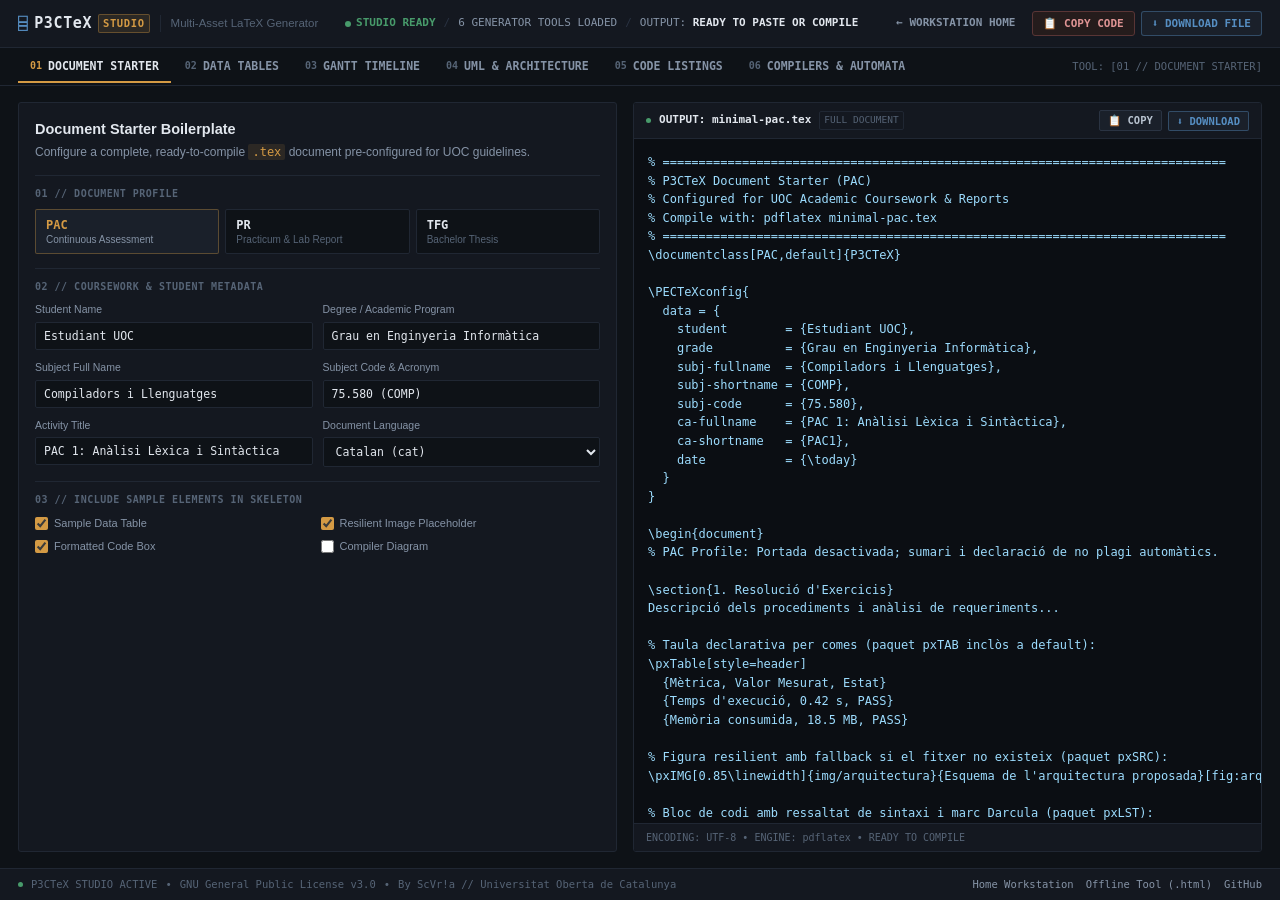
==== commit a82ff5be: "feat(overview): center P3CTeX as high-productivity LaTeX engineering framework and eliminate trivial" ====
--- a/site/generator.html
+++ b/site/generator.html
@@ -89,10 +89,10 @@
               <p>Configure a complete, ready-to-compile <code>.tex</code> document pre-configured for UOC guidelines.</p>
             </div>
 
-            <!-- Deliverable Selector -->
-            <div class="form-section">
-              <label class="section-label">01 // TARGET DELIVERABLE</label>
-              <div class="pill-selector" id="doc-deliverable-pills">
+            <!-- Document Profile Selector -->
+            <div class="form-section">
+              <label class="section-label">01 // DOCUMENT PROFILE</label>
+              <div class="pill-selector" id="doc-profile-pills">
                 <button type="button" class="pill-btn active" data-profile="PAC">
                   <strong>PAC</strong>
                   <span>Continuous Assessment</span>
@@ -170,8 +170,8 @@
           <!-- TOOL 02: DATA TABLES -->
           <div id="tool-tables" class="generator-panel">
             <div class="panel-intro">
-              <h2>Data Table Snippet Generator</h2>
-              <p>Generate clean LaTeX tables without wrestling with ampersands (<code>&amp;</code>) or calculating column widths.</p>
+              <h2>Data Table Snippet Generator (pxTAB)</h2>
+              <p>Generate clean LaTeX tables from comma-separated values with automatic styling, zero manual ampersands (<code>&amp;</code>) and zero column width calculations.</p>
             </div>
 
             <div class="form-section">
@@ -186,18 +186,13 @@
                   <input type="text" id="tbl-label" value="tab:rendiment">
                 </div>
                 <div class="input-field">
-                  <label for="tbl-style">Visual Style</label>
+                  <label for="tbl-style">Visual Style (\pxTable)</label>
                   <select id="tbl-style">
-                    <option value="header" selected>Header Row with Alternating Zebra Shading</option>
-                    <option value="simple">Simple Borderless Clean Table</option>
-                    <option value="compact">Compact Scientific Grid</option>
-                  </select>
-                </div>
-                <div class="input-field">
-                  <label for="tbl-multipage">Table Length</label>
-                  <select id="tbl-multipage">
-                    <option value="single" selected>Single-page Table (\pxTable)</option>
-                    <option value="multi">Multi-page Long Table (\pxTBLlong*)</option>
+                    <option value="header" selected>Header Row with Accent Background (header)</option>
+                    <option value="striped">Alternating Zebra Striped Rows (striped)</option>
+                    <option value="boxed">Boxed Frame Borders (boxed)</option>
+                    <option value="grid">Complete Grid Table (grid)</option>
+                    <option value="plain">Minimal Borderless Table (plain)</option>
                   </select>
                 </div>
               </div>
@@ -224,32 +219,36 @@
           <!-- TOOL 03: GANTT TIMELINE -->
           <div id="tool-gantt" class="generator-panel">
             <div class="panel-intro">
-              <h2>Project Gantt &amp; Timeline Generator</h2>
-              <p>Generate schedule charts for Practicum (PR) project plans and Bachelor Thesis (TFG) milestones.</p>
-            </div>
-
-            <div class="form-section">
-              <label class="section-label">01 // PROJECT TIMELINE PARAMETERS</label>
-              <div class="form-grid-2">
-                <div class="input-field">
-                  <label for="gnt-title">Project Title</label>
-                  <input type="text" id="gnt-title" value="Cronograma de Treball (TFG)">
-                </div>
-                <div class="input-field">
-                  <label for="gnt-duration">Total Duration</label>
-                  <input type="text" id="gnt-duration" value="16 Setmanes (Semestre)">
-                </div>
-              </div>
-            </div>
-
-            <div class="form-section">
-              <label class="section-label">02 // SCHEDULE TASKS &amp; MILESTONES (CSV)</label>
-              <div class="input-field">
-                <textarea id="gnt-tasks" rows="6">Fase 1: Anàlisi de Requeriments, Setmana 1 - 3, Finalitzat
-Fase 2: Disseny de l'Arquitectura, Setmana 4 - 6, Finalitzat
-Fase 3: Implementació del Nucli, Setmana 7 - 11, En curs
-Fase 4: Proves i Optimització, Setmana 12 - 14, Pendent
-Fase 5: Redacció de la Memòria, Setmana 14 - 16, Pendent</textarea>
+              <h2>Daily Gantt Timeline Generator (pxGNT)</h2>
+              <p>Generate authentic daily Gantt schedule charts with <code>\pxGantt</code>, automatic day width scaling, and milestone clipping.</p>
+            </div>
+
+            <div class="form-section">
+              <label class="section-label">01 // SCHEDULE PARAMETERS (DD/MM/YYYY)</label>
+              <div class="form-grid-3">
+                <div class="input-field">
+                  <label for="gnt-start">Project Start Date</label>
+                  <input type="text" id="gnt-start" value="01/03/2026">
+                </div>
+                <div class="input-field">
+                  <label for="gnt-end">Project End Date</label>
+                  <input type="text" id="gnt-end" value="30/06/2026">
+                </div>
+                <div class="input-field">
+                  <label for="gnt-block">Days Per Block</label>
+                  <input type="number" id="gnt-block" value="28">
+                </div>
+              </div>
+            </div>
+
+            <div class="form-section">
+              <label class="section-label">02 // SCHEDULE TASKS (LABEL, START DATE, END DATE)</label>
+              <div class="input-field">
+                <textarea id="gnt-tasks" rows="5">Fase 1: Anàlisi de Requeriments, 01/03/2026, 25/03/2026
+Fase 2: Disseny de l'Arquitectura, 26/03/2026, 20/04/2026
+Fase 3: Implementació del Nucli, 21/04/2026, 31/05/2026
+Fase 4: Avaluació i Proves, 01/06/2026, 20/06/2026
+Fase 5: Redacció de la Memòria, 10/06/2026, 30/06/2026</textarea>
               </div>
             </div>
           </div>
@@ -257,34 +256,43 @@
           <!-- TOOL 04: ARCHITECTURE & UML -->
           <div id="tool-uml" class="generator-panel">
             <div class="panel-intro">
-              <h2>Architecture &amp; UML Diagram Generator</h2>
-              <p>Generate clean LaTeX structural diagrams without wrestling with raw TikZ coordinates.</p>
-            </div>
-
-            <div class="form-section">
-              <label class="section-label">01 // DIAGRAM TYPE</label>
+              <h2>UML Class Diagram Generator (pxUML)</h2>
+              <p>Generate authentic UML class and object diagrams based on <code>pxUML</code>, <code>pgf-umlcd</code>, and TikZ with declarative attributes and operations.</p>
+            </div>
+
+            <div class="form-section">
+              <label class="section-label">01 // CLASS SPECIFICATION</label>
               <div class="form-grid-2">
                 <div class="input-field">
-                  <label for="uml-type">Diagram Style</label>
+                  <label for="uml-classname">Class Name</label>
+                  <input type="text" id="uml-classname" value="Usuari">
+                </div>
+                <div class="input-field">
+                  <label for="uml-type">Class Type</label>
                   <select id="uml-type">
-                    <option value="layers" selected>Layered Architecture (Frontend / API / DB)</option>
-                    <option value="class">UML Class Diagram</option>
-                    <option value="component">Component Pipeline Diagram</option>
+                    <option value="class" selected>Concrete Class [class]</option>
+                    <option value="interface">Interface [interface]</option>
+                    <option value="abstract">Abstract Class [abstract]</option>
                   </select>
                 </div>
-                <div class="input-field">
-                  <label for="uml-caption">Diagram Caption</label>
-                  <input type="text" id="uml-caption" value="Diagrama de l'Arquitectura en Capes">
-                </div>
-              </div>
-            </div>
-
-            <div class="form-section">
-              <label class="section-label">02 // COMPONENTS / ENTITIES</label>
-              <div class="input-field">
-                <textarea id="uml-elements" rows="4">Capa de Presentació: Single-Page Application (HTML5 / Vanilla JS)
-Capa de Negoci: Microserveis REST API (Node.js / Express)
-Capa de Dades: Base de Dades PostgreSQL + Memòria Cau Redis</textarea>
+              </div>
+            </div>
+
+            <div class="form-section">
+              <label class="section-label">02 // CLASS ATTRIBUTES (ONE PER LINE)</label>
+              <div class="input-field">
+                <textarea id="uml-attrs" rows="3">- id : String
+- email : String
+- actiu : boolean</textarea>
+              </div>
+            </div>
+
+            <div class="form-section">
+              <label class="section-label">03 // CLASS OPERATIONS (ONE PER LINE)</label>
+              <div class="input-field">
+                <textarea id="uml-ops" rows="3">+ autenticar(pass: String) : boolean
++ getEmail() : String
++ desactivar() : void</textarea>
               </div>
             </div>
           </div>
@@ -292,33 +300,35 @@
           <!-- TOOL 05: CODE LISTINGS -->
           <div id="tool-code" class="generator-panel">
             <div class="panel-intro">
-              <h2>Formatted Code Listing Generator</h2>
-              <p>Generate syntax-highlighted code boxes with gutters, line numbers, and clean frames.</p>
+              <h2>Code Listing Generator (pxLST)</h2>
+              <p>Generate syntax-highlighted code boxes with Darcula-style frames, line gutters, and native language presets.</p>
             </div>
 
             <div class="form-section">
               <label class="section-label">01 // CODE LISTING PARAMETERS</label>
               <div class="form-grid-2">
                 <div class="input-field">
-                  <label for="code-lang">Programming Language</label>
+                  <label for="code-lang">Programming Language Preset</label>
                   <select id="code-lang">
                     <option value="Java" selected>Java</option>
                     <option value="Python">Python</option>
                     <option value="C">C / C++</option>
                     <option value="SQL">SQL</option>
                     <option value="Bash">Bash / Shell</option>
-                    <option value="YAML">YAML / JSON</option>
+                    <option value="YAML">YAML</option>
+                    <option value="Prolog">Prolog</option>
+                    <option value="OWL">OWL / RDF</option>
                   </select>
                 </div>
                 <div class="input-field">
-                  <label for="code-caption">Listing Caption &amp; Filename</label>
+                  <label for="code-caption">Title / Filename Label</label>
                   <input type="text" id="code-caption" value="LexerTokenAnalyzer.java">
                 </div>
               </div>
             </div>
 
             <div class="form-section">
-              <label class="section-label">02 // CODE SNIPPET</label>
+              <label class="section-label">02 // CODE BODY</label>
               <div class="input-field">
                 <textarea id="code-body" rows="6">public class LexerTokenAnalyzer {
     public static void main(String[] args) {
@@ -334,42 +344,43 @@
           <!-- TOOL 06: COMPILERS & AUTOMATA -->
           <div id="tool-compiler" class="generator-panel">
             <div class="panel-intro">
-              <h2>Compilers &amp; Automata Diagram Generator</h2>
-              <p>Generate Tombstone compiler diagrams (T-diagrams) and DFA/NFA state transition tables.</p>
-            </div>
-
-            <div class="form-section">
-              <label class="section-label">01 // AUTOMATON OR COMPILER TOOL</label>
+              <h2>Compilers, Automata &amp; Logic Generator (pxCMP)</h2>
+              <p>Generate authentic Tombstone compiler diagrams (T-diagrams), DFA/NFA transition tables, and formal BNF grammars with <code>pxCMP</code>.</p>
+            </div>
+
+            <div class="form-section">
+              <label class="section-label">01 // DIAGRAM CATEGORY</label>
               <div class="form-grid-2">
                 <div class="input-field">
-                  <label for="cmp-type">Diagram Type</label>
+                  <label for="cmp-type">Diagram Kind</label>
                   <select id="cmp-type">
-                    <option value="tombstone" selected>Tombstone Compiler Diagram (T-Diagram)</option>
-                    <option value="dfa">DFA State Transition Table</option>
-                    <option value="parse-tree">Grammar Parse Tree</option>
+                    <option value="tombstone" selected>Tombstone Program Compilation (\pxTombstoneCompile)</option>
+                    <option value="tcompiler">Compiler Piece T-Block (\pxTCompiler)</option>
+                    <option value="dfa">DFA State Transition Table (\pxTransitionTable)</option>
+                    <option value="bnf">BNF Grammar Productions (\pxBNF)</option>
                   </select>
                 </div>
                 <div class="input-field">
-                  <label for="cmp-caption">Caption</label>
-                  <input type="text" id="cmp-caption" value="Esquema de Compilació Tombstone">
+                  <label for="cmp-prog">Program Name</label>
+                  <input type="text" id="cmp-prog" value="Programa">
                 </div>
               </div>
             </div>
 
             <div class="form-section" id="cmp-tombstone-inputs">
-              <label class="section-label">02 // TOMBSTONE T-DIAGRAM PARAMETERS</label>
+              <label class="section-label">02 // LANGUAGES &amp; EXECUTION PLATFORM</label>
               <div class="form-grid-3">
                 <div class="input-field">
                   <label for="cmp-source">Source Language (S)</label>
-                  <input type="text" id="cmp-source" value="CUP">
+                  <input type="text" id="cmp-source" value="Java">
                 </div>
                 <div class="input-field">
                   <label for="cmp-target">Target Language (T)</label>
-                  <input type="text" id="cmp-target" value="Java">
-                </div>
-                <div class="input-field">
-                  <label for="cmp-impl">Implementation Language (I)</label>
-                  <input type="text" id="cmp-impl" value="JVM Bytecode">
+                  <input type="text" id="cmp-target" value="Bytecode">
+                </div>
+                <div class="input-field">
+                  <label for="cmp-impl">Host / Implementation Platform</label>
+                  <input type="text" id="cmp-impl" value="JVM">
                 </div>
               </div>
             </div>
@@ -413,13 +424,11 @@
         <span class="sep">&bull;</span>
         <span class="license-txt">GNU General Public License v3.0</span>
         <span class="sep">&bull;</span>
-        <span class="author-txt">By ScVr!a // UOC Computer Engineering</span>
+        <span class="author-txt">By ScVr!a // Universitat Oberta de Catalunya</span>
       </div>
 
       <div class="footer-links-right">
         <a href="index.html" class="foot-link">Home Workstation</a>
-        <a href="tutorials.html" class="foot-link">Tutorials</a>
-        <a href="showcases.html" class="foot-link">Macro Showcases</a>
         <a href="standalone-generator.html" download="p3ctex-standalone-generator.html" class="foot-link">Offline Tool (.html)</a>
         <a href="https://github.com/DidacLL/P3CTeX" target="_blank" rel="noopener" class="foot-link">GitHub</a>
       </div>
--- a/site/assets/css/site.css
+++ b/site/assets/css/site.css
@@ -136,6 +136,7 @@
   color: var(--text-muted);
   border-left: 1px solid var(--border-subtle);
   padding-left: 10px;
+  white-space: nowrap;
 }
 
 .masthead-telemetry {
@@ -376,8 +377,11 @@
 }
 .pillar-icon {
   color: var(--accent-ochre);
-  font-size: 12px;
+  font-family: var(--font-mono);
+  font-size: 11px;
+  font-weight: 700;
   line-height: 1.4;
+  opacity: 0.85;
 }
 .pillar-content {
   display: flex;
@@ -463,40 +467,90 @@
   gap: 10px;
   border-radius: 3px;
 }
-.quickstart-box {
+.visual-art-frame {
+  height: 180px;
+  overflow: hidden;
+  border: 1px solid var(--border-subtle);
+  background: #080a0e;
+  display: flex;
+  align-items: center;
+  justify-content: center;
+  border-radius: 2px;
+  flex-shrink: 0;
+}
+.visual-art-frame img {
+  width: 100%;
+  height: 100%;
+  object-fit: cover;
+  display: block;
+}
+
+.overview-tools-directory {
+  display: flex;
+  flex-direction: column;
+  gap: 8px;
   flex: 1;
   min-height: 0;
-  display: flex;
-  flex-direction: column;
-  background: var(--bg-code);
-  border: 1px solid var(--border-subtle);
+  justify-content: center;
+}
+.directory-card {
+  display: flex;
+  align-items: center;
+  gap: 12px;
+  background: var(--bg-elevated);
+  border: 1px solid var(--border-base);
+  padding: 10px 12px;
   border-radius: 3px;
-  overflow: hidden;
-}
-.quickstart-header {
-  display: flex;
-  align-items: center;
-  justify-content: space-between;
-  height: 32px;
-  padding: 0 10px;
-  background: var(--bg-elevated);
-  border-bottom: 1px solid var(--border-subtle);
-  font-family: var(--font-mono);
-  font-size: 10px;
-  font-weight: 600;
-  color: var(--text-muted);
-}
-.quickstart-pre {
+  text-decoration: none;
+  cursor: pointer;
+  text-align: left;
+  transition: all 0.12s ease;
+  color: inherit;
+  font-family: inherit;
+}
+.directory-card:hover {
+  background: #222936;
+  border-color: var(--border-focus);
+}
+.directory-card.highlight {
+  border-color: var(--accent-ochre-border);
+  background: rgba(212, 154, 68, 0.04);
+}
+.directory-card.highlight:hover {
+  background: rgba(212, 154, 68, 0.08);
+  border-color: var(--accent-ochre);
+}
+.directory-card .dir-icon {
+  font-size: 16px;
+  color: var(--accent-ochre);
+  flex-shrink: 0;
+}
+.directory-card .dir-info {
+  display: flex;
+  flex-direction: column;
+  gap: 2px;
   flex: 1;
-  min-height: 0;
-  overflow: auto;
-  padding: 10px 12px;
-  margin: 0;
-  font-family: var(--font-mono);
+  min-width: 0;
+}
+.directory-card .dir-info strong {
+  font-size: 12px;
+  color: var(--text-heading);
+  font-weight: 600;
+}
+.directory-card .dir-info span {
   font-size: 11px;
-  line-height: 1.45;
-  color: #9cdcfe;
-  white-space: pre;
+  color: var(--text-secondary);
+  line-height: 1.35;
+}
+.directory-card .dir-arrow {
+  font-size: 14px;
+  color: var(--text-muted);
+  transition: transform 0.12s ease;
+  flex-shrink: 0;
+}
+.directory-card:hover .dir-arrow {
+  color: var(--accent-ochre);
+  transform: translateX(2px);
 }
 .overview-fast-specs {
   display: grid;
@@ -521,24 +575,6 @@
   color: var(--text-primary);
   font-weight: 500;
   line-height: 1.35;
-}
-.quickstart-compile-strip {
-  display: flex;
-  align-items: center;
-  justify-content: space-between;
-  background: var(--bg-canvas);
-  border: 1px solid var(--border-subtle);
-  padding: 5px 8px;
-  border-radius: 2px;
-  font-family: var(--font-mono);
-  font-size: 10px;
-}
-.quickstart-compile-strip span {
-  color: var(--text-muted);
-}
-.quickstart-compile-strip code {
-  color: var(--accent-olive);
-  font-size: 11px;
 }
 
 /* ==========================================================================
@@ -1055,71 +1091,6 @@
 }
 
 /* ==========================================================================
-   DECK 05: DELIVERABLE GUIDE
-   ========================================================================== */
-.specs-stage-view {
-  display: flex;
-  flex-direction: column;
-  height: 100%;
-  gap: 10px;
-}
-.specs-stage-header {
-  display: flex;
-  justify-content: space-between;
-  align-items: center;
-  border-bottom: 1px solid var(--border-subtle);
-  padding-bottom: 6px;
-}
-.specs-matrix-title {
-  font-size: 13.5px;
-  font-weight: 600;
-  color: var(--text-heading);
-  margin: 0;
-}
-.specs-matrix-sub {
-  font-size: 10.5px;
-  color: var(--text-muted);
-}
-
-.matrix-table-wrap {
-  flex: 1;
-  min-height: 0;
-  overflow: auto;
-  border: 1px solid var(--border-subtle);
-  background: var(--bg-surface);
-  border-radius: 3px;
-}
-.matrix-spec-table {
-  width: 100%;
-  border-collapse: collapse;
-  font-size: 11.5px;
-  text-align: left;
-}
-.matrix-spec-table th,
-.matrix-spec-table td {
-  padding: 8px 12px;
-  border-bottom: 1px solid var(--border-subtle);
-}
-.matrix-spec-table thead th {
-  background: var(--bg-elevated);
-  color: var(--text-heading);
-  font-weight: 600;
-  font-family: var(--font-mono);
-  font-size: 11px;
-}
-.matrix-spec-table tbody th {
-  color: var(--text-muted);
-  font-weight: 500;
-  width: 180px;
-}
-.matrix-spec-table tbody td {
-  color: var(--text-primary);
-}
-.matrix-spec-table tbody tr:hover td {
-  background: rgba(255, 255, 255, 0.015);
-}
-
-/* ==========================================================================
    BOTTOM STATUS FOOTER
    ========================================================================== */
 .console-telemetry-footer {
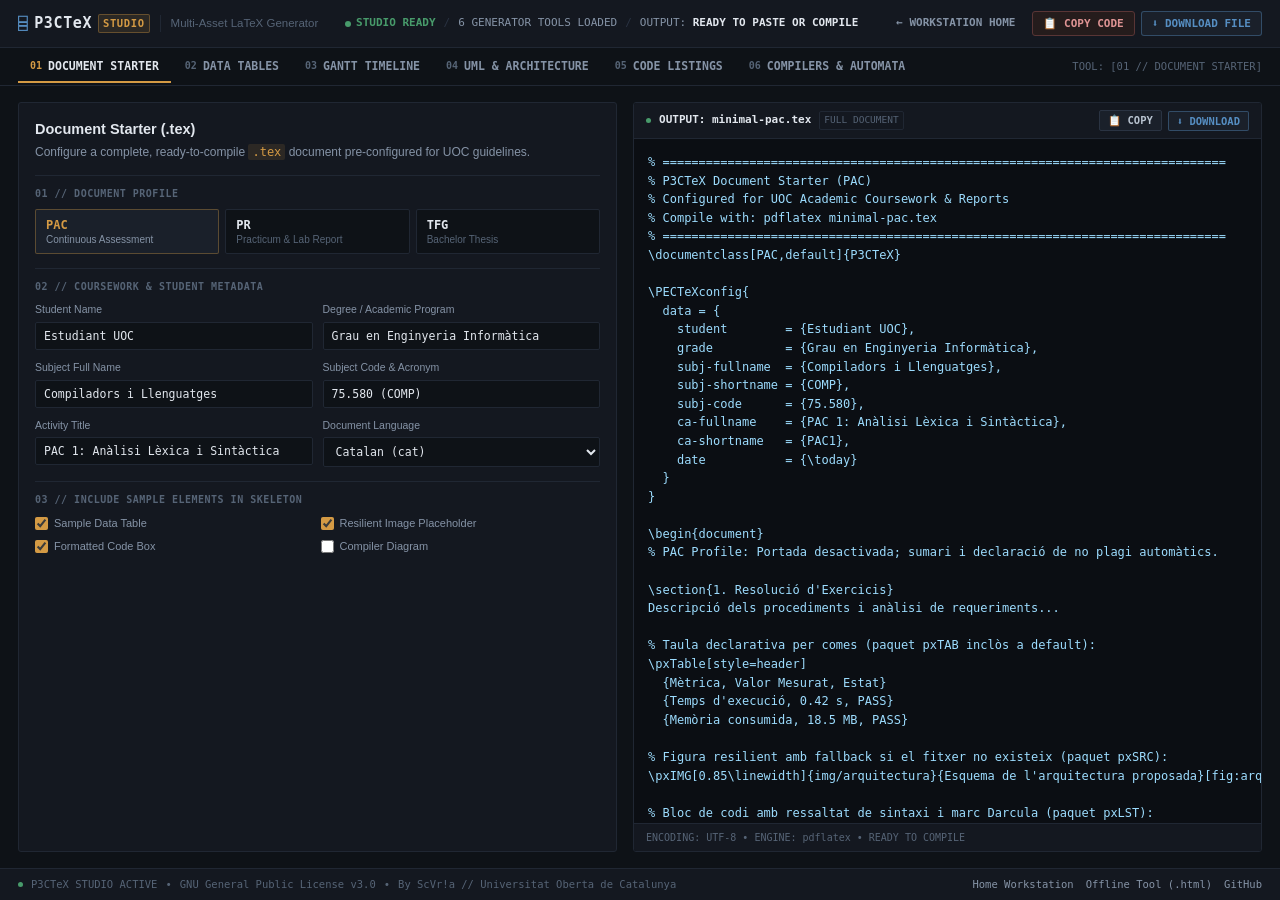
==== commit 54c158b5: "style(overview): adopt grounded indie student voice with zero corporate sales fluff" ====
--- a/site/generator.html
+++ b/site/generator.html
@@ -85,7 +85,7 @@
           <!-- TOOL 01: DOCUMENT STARTER -->
           <div id="tool-document" class="generator-panel active">
             <div class="panel-intro">
-              <h2>Document Starter Boilerplate</h2>
+              <h2>Document Starter (.tex)</h2>
               <p>Configure a complete, ready-to-compile <code>.tex</code> document pre-configured for UOC guidelines.</p>
             </div>
 
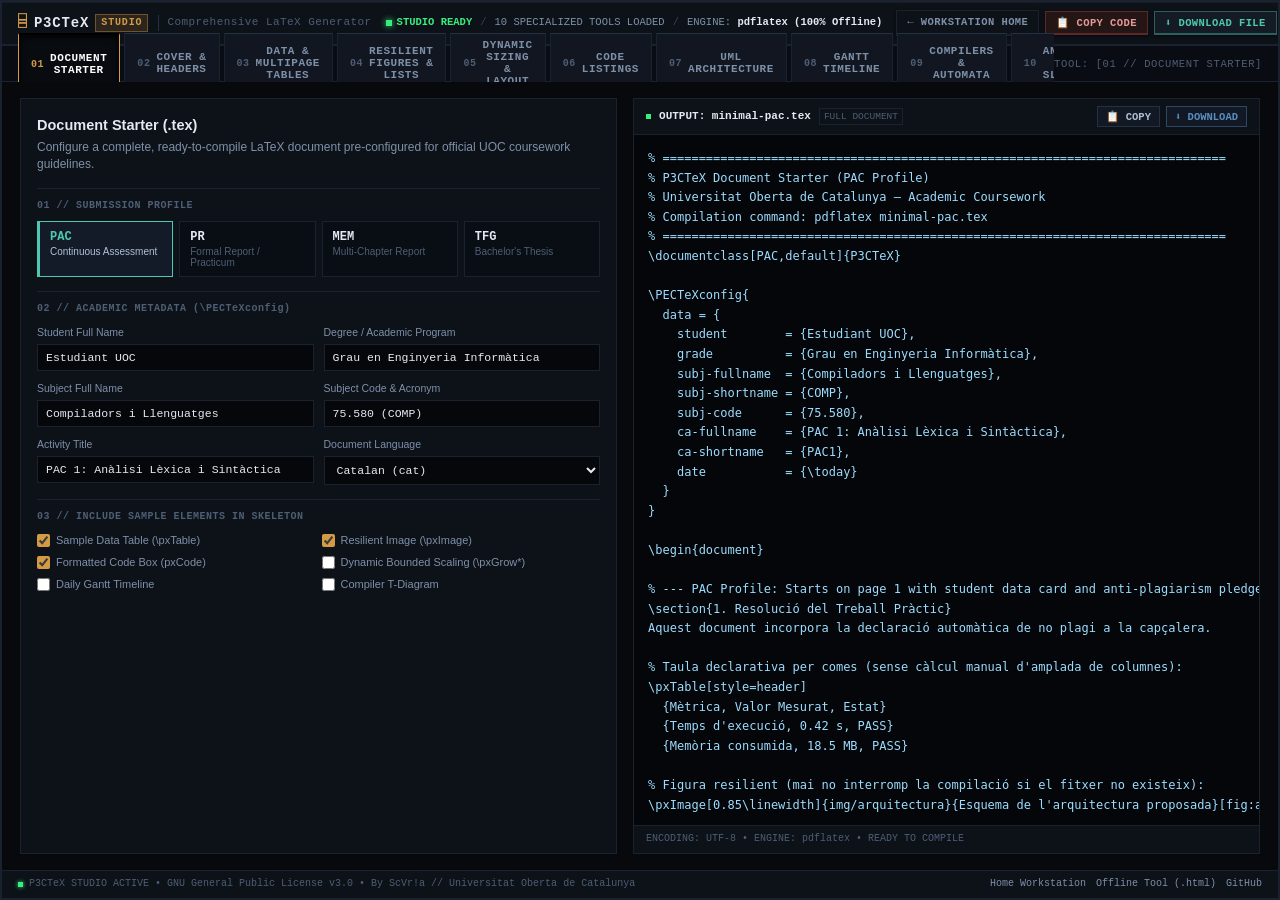
==== commit c648ce98: "feat(site): clean code-free landing deck and comprehensive 10-tool generator studio" ====
--- a/site/generator.html
+++ b/site/generator.html
@@ -4,7 +4,7 @@
   <meta charset="utf-8">
   <meta name="viewport" content="width=device-width, initial-scale=1">
   <title>LaTeX Generator Studio · P3CTeX</title>
-  <meta name="description" content="Interactive multi-asset LaTeX studio for UOC coursework: generate document starters, data tables, Gantt charts, UML diagrams, code listings, and automata tables.">
+  <meta name="description" content="Interactive multi-asset LaTeX studio for UOC coursework: generate document starters, cover overrides, multipage tables, resilient figures, dynamic sizing, Gantt charts, UML, and code listings.">
   <link rel="stylesheet" href="assets/css/site.css">
   <link rel="stylesheet" href="assets/css/generator.css">
   <script src="assets/js/generator.js" defer></script>
@@ -22,15 +22,15 @@
           <span class="badge-title">P3CTeX</span>
           <span class="badge-ver">STUDIO</span>
         </a>
-        <span class="brand-tagline">Multi-Asset LaTeX Generator</span>
+        <span class="brand-tagline">Comprehensive LaTeX Generator</span>
       </div>
 
       <div class="masthead-telemetry">
         <span class="telemetry-item status"><span class="led-pulse green"></span> STUDIO READY</span>
         <span class="telemetry-sep">/</span>
-        <span class="telemetry-item">6 GENERATOR TOOLS LOADED</span>
+        <span class="telemetry-item">10 SPECIALIZED TOOLS LOADED</span>
         <span class="telemetry-sep">/</span>
-        <span class="telemetry-item">OUTPUT: <strong>READY TO PASTE OR COMPILE</strong></span>
+        <span class="telemetry-item">ENGINE: <strong>pdflatex (100% Offline)</strong></span>
       </div>
 
       <div class="masthead-actions">
@@ -40,32 +40,48 @@
       </div>
     </header>
 
-    <!-- Tool Selector Ribbon (6 Specialized Generator Tabs) -->
+    <!-- Tool Selector Ribbon (10 Specialized Generator Tabs) -->
     <nav class="console-selector-ribbon" aria-label="Generator Tool Selectors">
       <div class="selector-track">
         <button type="button" class="selector-key active" data-tool="tool-document">
           <span class="key-index">01</span>
           <span class="key-label">DOCUMENT STARTER</span>
         </button>
+        <button type="button" class="selector-key" data-tool="tool-cover">
+          <span class="key-index">02</span>
+          <span class="key-label">COVER &amp; HEADERS</span>
+        </button>
         <button type="button" class="selector-key" data-tool="tool-tables">
-          <span class="key-index">02</span>
-          <span class="key-label">DATA TABLES</span>
+          <span class="key-index">03</span>
+          <span class="key-label">DATA &amp; MULTIPAGE TABLES</span>
+        </button>
+        <button type="button" class="selector-key" data-tool="tool-figures">
+          <span class="key-index">04</span>
+          <span class="key-label">RESILIENT FIGURES &amp; LISTS</span>
+        </button>
+        <button type="button" class="selector-key" data-tool="tool-grow">
+          <span class="key-index">05</span>
+          <span class="key-label">DYNAMIC SIZING &amp; LAYOUT</span>
+        </button>
+        <button type="button" class="selector-key" data-tool="tool-code">
+          <span class="key-index">06</span>
+          <span class="key-label">CODE LISTINGS</span>
+        </button>
+        <button type="button" class="selector-key" data-tool="tool-uml">
+          <span class="key-index">07</span>
+          <span class="key-label">UML ARCHITECTURE</span>
         </button>
         <button type="button" class="selector-key" data-tool="tool-gantt">
-          <span class="key-index">03</span>
+          <span class="key-index">08</span>
           <span class="key-label">GANTT TIMELINE</span>
         </button>
-        <button type="button" class="selector-key" data-tool="tool-uml">
-          <span class="key-index">04</span>
-          <span class="key-label">UML &amp; ARCHITECTURE</span>
-        </button>
-        <button type="button" class="selector-key" data-tool="tool-code">
-          <span class="key-index">05</span>
-          <span class="key-label">CODE LISTINGS</span>
-        </button>
         <button type="button" class="selector-key" data-tool="tool-compiler">
-          <span class="key-index">06</span>
+          <span class="key-index">09</span>
           <span class="key-label">COMPILERS &amp; AUTOMATA</span>
+        </button>
+        <button type="button" class="selector-key" data-tool="tool-annexes">
+          <span class="key-index">10</span>
+          <span class="key-label">ANNEXES &amp; SLICING</span>
         </button>
       </div>
       <div class="selector-meta">
@@ -86,12 +102,12 @@
           <div id="tool-document" class="generator-panel active">
             <div class="panel-intro">
               <h2>Document Starter (.tex)</h2>
-              <p>Configure a complete, ready-to-compile <code>.tex</code> document pre-configured for UOC guidelines.</p>
+              <p>Configure a complete, ready-to-compile LaTeX document pre-configured for official UOC coursework guidelines.</p>
             </div>
 
             <!-- Document Profile Selector -->
             <div class="form-section">
-              <label class="section-label">01 // DOCUMENT PROFILE</label>
+              <label class="section-label">01 // SUBMISSION PROFILE</label>
               <div class="pill-selector" id="doc-profile-pills">
                 <button type="button" class="pill-btn active" data-profile="PAC">
                   <strong>PAC</strong>
@@ -99,21 +115,25 @@
                 </button>
                 <button type="button" class="pill-btn" data-profile="PR">
                   <strong>PR</strong>
-                  <span>Practicum &amp; Lab Report</span>
+                  <span>Formal Report / Practicum</span>
+                </button>
+                <button type="button" class="pill-btn" data-profile="MEM">
+                  <strong>MEM</strong>
+                  <span>Multi-Chapter Report</span>
                 </button>
                 <button type="button" class="pill-btn" data-profile="TFG">
                   <strong>TFG</strong>
-                  <span>Bachelor Thesis</span>
+                  <span>Bachelor's Thesis</span>
                 </button>
               </div>
             </div>
 
             <!-- Coursework Metadata -->
             <div class="form-section">
-              <label class="section-label">02 // COURSEWORK &amp; STUDENT METADATA</label>
-              <div class="form-grid-2">
-                <div class="input-field">
-                  <label for="doc-student">Student Name</label>
+              <label class="section-label">02 // ACADEMIC METADATA (\PECTeXconfig)</label>
+              <div class="form-grid-2">
+                <div class="input-field">
+                  <label for="doc-student">Student Full Name</label>
                   <input type="text" id="doc-student" value="Estudiant UOC">
                 </div>
                 <div class="input-field">
@@ -149,44 +169,118 @@
               <div class="checkbox-row">
                 <label class="check-item">
                   <input type="checkbox" id="doc-inc-table" checked>
-                  <span>Sample Data Table</span>
+                  <span>Sample Data Table (\pxTable)</span>
                 </label>
                 <label class="check-item">
                   <input type="checkbox" id="doc-inc-figure" checked>
-                  <span>Resilient Image Placeholder</span>
+                  <span>Resilient Image (\pxImage)</span>
                 </label>
                 <label class="check-item">
                   <input type="checkbox" id="doc-inc-code" checked>
-                  <span>Formatted Code Box</span>
+                  <span>Formatted Code Box (pxCode)</span>
+                </label>
+                <label class="check-item">
+                  <input type="checkbox" id="doc-inc-grow">
+                  <span>Dynamic Bounded Scaling (\pxGrow*)</span>
+                </label>
+                <label class="check-item">
+                  <input type="checkbox" id="doc-inc-gantt">
+                  <span>Daily Gantt Timeline</span>
                 </label>
                 <label class="check-item">
                   <input type="checkbox" id="doc-inc-tombstone">
-                  <span>Compiler Diagram</span>
+                  <span>Compiler T-Diagram</span>
                 </label>
               </div>
             </div>
           </div>
 
-          <!-- TOOL 02: DATA TABLES -->
+          <!-- TOOL 02: COVER & HEADERS CUSTOMIZER -->
+          <div id="tool-cover" class="generator-panel">
+            <div class="panel-intro">
+              <h2>Cover &amp; Running Headers Customizer</h2>
+              <p>Fine-tune cover presentation (<code>\PECTeXcover</code>), running headers &amp; footers (<code>\PECTeXpage</code>), and language string definitions (<code>\pxDEF*</code>).</p>
+            </div>
+
+            <div class="form-section">
+              <label class="section-label">01 // COVER GRAPHICAL OVERRIDES (\PECTeXcover)</label>
+              <div class="form-grid-2">
+                <div class="input-field">
+                  <label for="cov-title">Custom Cover Title</label>
+                  <input type="text" id="cov-title" value="Disseny i Implementació d'un Compilador Modular">
+                </div>
+                <div class="input-field">
+                  <label for="cov-subtitle">Cover Subtitle</label>
+                  <input type="text" id="cov-subtitle" value="Memòria Tècnica de Projecte d'Enginyeria">
+                </div>
+                <div class="input-field">
+                  <label for="cov-backtitle">Watermark Backtitle Literal</label>
+                  <input type="text" id="cov-backtitle" value="UNIVERSITAT OBERTA DE CATALUNYA">
+                </div>
+                <div class="input-field">
+                  <label for="cov-picture">Custom Cover Artwork Path</label>
+                  <input type="text" id="cov-picture" value="img/portada-art.png">
+                </div>
+              </div>
+            </div>
+
+            <div class="form-section">
+              <label class="section-label">02 // RUNNING HEADERS &amp; FOOTERS (\PECTeXpage)</label>
+              <div class="form-grid-2">
+                <div class="input-field">
+                  <label for="page-head-left">Header Left</label>
+                  <input type="text" id="page-head-left" value="\caShortname">
+                </div>
+                <div class="input-field">
+                  <label for="page-head-right">Header Right</label>
+                  <input type="text" id="page-head-right" value="\subjFullname">
+                </div>
+                <div class="input-field">
+                  <label for="page-foot-left">Footer Left</label>
+                  <input type="text" id="page-foot-left" value="\student">
+                </div>
+                <div class="input-field">
+                  <label for="page-foot-center">Footer Center (Page Numbering)</label>
+                  <input type="text" id="page-foot-center" value="\thepage\ / \pageref{LastPage}">
+                </div>
+              </div>
+            </div>
+
+            <div class="form-section">
+              <label class="section-label">03 // LANGUAGE STRING CUSTOMIZATION</label>
+              <div class="form-grid-2">
+                <div class="input-field">
+                  <label for="str-toc">Table of Contents Title (\pxDEFtocname)</label>
+                  <input type="text" id="str-toc" value="Taula de Continguts">
+                </div>
+                <div class="input-field">
+                  <label for="str-fig">Figure Caption Prefix (\pxDEFpximgname)</label>
+                  <input type="text" id="str-fig" value="Figura">
+                </div>
+              </div>
+            </div>
+          </div>
+
+          <!-- TOOL 03: DATA & MULTIPAGE TABLES -->
           <div id="tool-tables" class="generator-panel">
             <div class="panel-intro">
-              <h2>Data Table Snippet Generator (pxTAB)</h2>
-              <p>Generate clean LaTeX tables from comma-separated values with automatic styling, zero manual ampersands (<code>&amp;</code>) and zero column width calculations.</p>
+              <h2>Data &amp; Multipage Tables Generator</h2>
+              <p>Generate clean LaTeX tables from comma-separated values with automatic styling, zero manual ampersands (<code>&amp;</code>), and optional multipage page breaks.</p>
             </div>
 
             <div class="form-section">
               <label class="section-label">01 // TABLE OPTIONS</label>
               <div class="form-grid-2">
                 <div class="input-field">
-                  <label for="tbl-caption">Table Caption</label>
-                  <input type="text" id="tbl-caption" value="Comparativa de Rendiment dels Algorismes">
-                </div>
-                <div class="input-field">
-                  <label for="tbl-label">Label Reference</label>
-                  <input type="text" id="tbl-label" value="tab:rendiment">
-                </div>
-                <div class="input-field">
-                  <label for="tbl-style">Visual Style (\pxTable)</label>
+                  <label for="tbl-type">Table Engine Kind</label>
+                  <select id="tbl-type">
+                    <option value="standard" selected>Standard Table (\pxTable) — Single Page</option>
+                    <option value="multipage">Multipage Longtable (\pxTBLlong*) — Repeating Headers</option>
+                    <option value="list">Expl3 Recursive List Table (\pxTableFromList)</option>
+                  </select>
+                </div>
+                <div class="input-field">
+                  <label for="tbl-style">Visual Style</label>
                   <select id="tbl-style">
                     <option value="header" selected>Header Row with Accent Background (header)</option>
                     <option value="striped">Alternating Zebra Striped Rows (striped)</option>
@@ -195,6 +289,14 @@
                     <option value="plain">Minimal Borderless Table (plain)</option>
                   </select>
                 </div>
+                <div class="input-field">
+                  <label for="tbl-caption">Table Caption</label>
+                  <input type="text" id="tbl-caption" value="Comparativa de Rendiment dels Algorismes">
+                </div>
+                <div class="input-field">
+                  <label for="tbl-label">Label Reference</label>
+                  <input type="text" id="tbl-label" value="tab:rendiment">
+                </div>
               </div>
             </div>
 
@@ -216,105 +318,146 @@
             </div>
           </div>
 
-          <!-- TOOL 03: GANTT TIMELINE -->
-          <div id="tool-gantt" class="generator-panel">
-            <div class="panel-intro">
-              <h2>Daily Gantt Timeline Generator (pxGNT)</h2>
-              <p>Generate authentic daily Gantt schedule charts with <code>\pxGantt</code>, automatic day width scaling, and milestone clipping.</p>
-            </div>
-
-            <div class="form-section">
-              <label class="section-label">01 // SCHEDULE PARAMETERS (DD/MM/YYYY)</label>
-              <div class="form-grid-3">
-                <div class="input-field">
-                  <label for="gnt-start">Project Start Date</label>
-                  <input type="text" id="gnt-start" value="01/03/2026">
-                </div>
-                <div class="input-field">
-                  <label for="gnt-end">Project End Date</label>
-                  <input type="text" id="gnt-end" value="30/06/2026">
-                </div>
-                <div class="input-field">
-                  <label for="gnt-block">Days Per Block</label>
-                  <input type="number" id="gnt-block" value="28">
-                </div>
-              </div>
-            </div>
-
-            <div class="form-section">
-              <label class="section-label">02 // SCHEDULE TASKS (LABEL, START DATE, END DATE)</label>
-              <div class="input-field">
-                <textarea id="gnt-tasks" rows="5">Fase 1: Anàlisi de Requeriments, 01/03/2026, 25/03/2026
-Fase 2: Disseny de l'Arquitectura, 26/03/2026, 20/04/2026
-Fase 3: Implementació del Nucli, 21/04/2026, 31/05/2026
-Fase 4: Avaluació i Proves, 01/06/2026, 20/06/2026
-Fase 5: Redacció de la Memòria, 10/06/2026, 30/06/2026</textarea>
-              </div>
-            </div>
-          </div>
-
-          <!-- TOOL 04: ARCHITECTURE & UML -->
-          <div id="tool-uml" class="generator-panel">
-            <div class="panel-intro">
-              <h2>UML Class Diagram Generator (pxUML)</h2>
-              <p>Generate authentic UML class and object diagrams based on <code>pxUML</code>, <code>pgf-umlcd</code>, and TikZ with declarative attributes and operations.</p>
-            </div>
-
-            <div class="form-section">
-              <label class="section-label">01 // CLASS SPECIFICATION</label>
-              <div class="form-grid-2">
-                <div class="input-field">
-                  <label for="uml-classname">Class Name</label>
-                  <input type="text" id="uml-classname" value="Usuari">
-                </div>
-                <div class="input-field">
-                  <label for="uml-type">Class Type</label>
-                  <select id="uml-type">
-                    <option value="class" selected>Concrete Class [class]</option>
-                    <option value="interface">Interface [interface]</option>
-                    <option value="abstract">Abstract Class [abstract]</option>
-                  </select>
-                </div>
-              </div>
-            </div>
-
-            <div class="form-section">
-              <label class="section-label">02 // CLASS ATTRIBUTES (ONE PER LINE)</label>
-              <div class="input-field">
-                <textarea id="uml-attrs" rows="3">- id : String
-- email : String
-- actiu : boolean</textarea>
-              </div>
-            </div>
-
-            <div class="form-section">
-              <label class="section-label">03 // CLASS OPERATIONS (ONE PER LINE)</label>
-              <div class="input-field">
-                <textarea id="uml-ops" rows="3">+ autenticar(pass: String) : boolean
-+ getEmail() : String
-+ desactivar() : void</textarea>
-              </div>
-            </div>
-          </div>
-
-          <!-- TOOL 05: CODE LISTINGS -->
+          <!-- TOOL 04: RESILIENT FIGURES & IMAGE LISTS -->
+          <div id="tool-figures" class="generator-panel">
+            <div class="panel-intro">
+              <h2>Resilient Figures &amp; Automated Image Lists</h2>
+              <p>Crash-proof figure insertion that never halts compilation on missing graphics, automated loop lists (<code>\pxIMGList</code>), and generative prompt placeholders.</p>
+            </div>
+
+            <div class="form-section">
+              <label class="section-label">01 // FIGURE INSERTION MODE</label>
+              <div class="form-grid-2">
+                <div class="input-field">
+                  <label for="fig-mode">Mode Kind</label>
+                  <select id="fig-mode">
+                    <option value="single" selected>Single Resilient Figure (\pxImage)</option>
+                    <option value="list">Automated Consecutive Image List Loop (\pxIMGList)</option>
+                    <option value="prompt">Generative Image Prompt Placeholder</option>
+                  </select>
+                </div>
+                <div class="input-field">
+                  <label for="fig-scale">Scale / Width</label>
+                  <input type="text" id="fig-scale" value="0.85\linewidth">
+                </div>
+              </div>
+            </div>
+
+            <div class="form-section" id="fig-single-fields">
+              <label class="section-label">02 // SINGLE FIGURE PARAMETERS</label>
+              <div class="form-grid-2">
+                <div class="input-field">
+                  <label for="fig-path">Graphic File Path</label>
+                  <input type="text" id="fig-path" value="img/arquitectura-sistema">
+                </div>
+                <div class="input-field">
+                  <label for="fig-label">Label Reference</label>
+                  <input type="text" id="fig-label" value="fig:arquitectura">
+                </div>
+                <div class="input-field" style="grid-column: span 2;">
+                  <label for="fig-caption">Caption</label>
+                  <input type="text" id="fig-caption" value="Diagrama de blocs de l'arquitectura del sistema">
+                </div>
+              </div>
+            </div>
+
+            <div class="form-section" id="fig-prompt-fields" style="display: none;">
+              <label class="section-label">03 // AI GENERATIVE PROMPT INSTRUCTION</label>
+              <div class="input-field">
+                <textarea id="fig-prompt-text" rows="3">A clean retrofuturistic system architecture diagram showing a compiler pipeline with Lexer, Parser, AST, and Code Generator stages on deep slate background with cyan accents.</textarea>
+              </div>
+            </div>
+
+            <div class="form-section" id="fig-list-fields" style="display: none;">
+              <label class="section-label">04 // AUTOMATED LOOP CAPTIONS (ONE PER LINE)</label>
+              <div class="input-field">
+                <label for="fig-prefix">Filename Prefix (e.g. img/step-)</label>
+                <input type="text" id="fig-prefix" value="img/captura-">
+              </div>
+              <div class="input-field">
+                <textarea id="fig-list-captures" rows="4">Pantalla inicial d'inici de sessió
+Panell de control de l'usuari
+Formulari d'enviament de tasques
+Confirmació de processament correcte</textarea>
+              </div>
+            </div>
+          </div>
+
+          <!-- TOOL 05: DYNAMIC SIZING & LAYOUT -->
+          <div id="tool-grow" class="generator-panel">
+            <div class="panel-intro">
+              <h2>Dynamic Sizing &amp; Layout Studio</h2>
+              <p>Bounded scaling (<code>\pxGrow*</code>) with maximum ceiling height, expandable boxes, zero-setup glossaries, and unified bibliography.</p>
+            </div>
+
+            <div class="form-section">
+              <label class="section-label">01 // DYNAMIC FEATURE</label>
+              <div class="form-grid-2">
+                <div class="input-field">
+                  <label for="grow-feature">Feature Kind</label>
+                  <select id="grow-feature">
+                    <option value="grow" selected>Bounded Dynamic Scaling (\pxGrow*)</option>
+                    <option value="box">Dynamic Layout Box (\EXPAND / \BOX)</option>
+                    <option value="glossary">Glossaries &amp; Acronyms (\GL / \GL*)</option>
+                    <option value="bib">Unified Bibliography (\pxBib)</option>
+                  </select>
+                </div>
+                <div class="input-field">
+                  <label for="grow-factor">Scaling Factor</label>
+                  <input type="text" id="grow-factor" value="1.25">
+                </div>
+              </div>
+            </div>
+
+            <div class="form-section" id="grow-inputs-box">
+              <label class="section-label">02 // BOUNDED PARAMETERS</label>
+              <div class="form-grid-2">
+                <div class="input-field">
+                  <label for="grow-maxh">Max Ceiling Height (e.g. 0.45\textheight)</label>
+                  <input type="text" id="grow-maxh" value="0.45\textheight">
+                </div>
+                <div class="input-field">
+                  <label for="grow-bibfile">BibTeX File (if bibliography)</label>
+                  <input type="text" id="grow-bibfile" value="referencies.bib">
+                </div>
+              </div>
+              <div class="input-field" style="margin-top: 8px;">
+                <label for="grow-content">Content to Scale / Format</label>
+                <textarea id="grow-content" rows="4">\includegraphics[width=\linewidth]{img/esquema.png}</textarea>
+              </div>
+            </div>
+          </div>
+
+          <!-- TOOL 06: CODE LISTINGS -->
           <div id="tool-code" class="generator-panel">
             <div class="panel-intro">
-              <h2>Code Listing Generator (pxLST)</h2>
-              <p>Generate syntax-highlighted code boxes with Darcula-style frames, line gutters, and native language presets.</p>
+              <h2>Code Listing Generator (Darcula)</h2>
+              <p>Generate syntax-highlighted code boxes with Darcula-style frames, line gutters, external file imports, and line slicing.</p>
             </div>
 
             <div class="form-section">
               <label class="section-label">01 // CODE LISTING PARAMETERS</label>
               <div class="form-grid-2">
                 <div class="input-field">
-                  <label for="code-lang">Programming Language Preset</label>
+                  <label for="code-mode">Insertion Kind</label>
+                  <select id="code-mode">
+                    <option value="inline" selected>Inline Code Block (\begin{pxCode})</option>
+                    <option value="file">External Source File (\pxCodeFile)</option>
+                    <option value="slice">Line-Sliced File Range (\pxCodeFileInput)</option>
+                  </select>
+                </div>
+                <div class="input-field">
+                  <label for="code-lang">Language Preset</label>
                   <select id="code-lang">
                     <option value="Java" selected>Java</option>
                     <option value="Python">Python</option>
                     <option value="C">C / C++</option>
                     <option value="SQL">SQL</option>
                     <option value="Bash">Bash / Shell</option>
+                    <option value="Rust">Rust</option>
+                    <option value="Go">Go</option>
+                    <option value="JavaScript">JavaScript</option>
+                    <option value="TypeScript">TypeScript</option>
                     <option value="YAML">YAML</option>
                     <option value="Prolog">Prolog</option>
                     <option value="OWL">OWL / RDF</option>
@@ -323,6 +466,10 @@
                 <div class="input-field">
                   <label for="code-caption">Title / Filename Label</label>
                   <input type="text" id="code-caption" value="LexerTokenAnalyzer.java">
+                </div>
+                <div class="input-field">
+                  <label for="code-range">Line Slicing Range (e.g. 15-45)</label>
+                  <input type="text" id="code-range" value="15-45">
                 </div>
               </div>
             </div>
@@ -341,11 +488,100 @@
             </div>
           </div>
 
-          <!-- TOOL 06: COMPILERS & AUTOMATA -->
+          <!-- TOOL 07: ARCHITECTURE & UML -->
+          <div id="tool-uml" class="generator-panel">
+            <div class="panel-intro">
+              <h2>UML Architecture &amp; Class Specification</h2>
+              <p>Single source of truth: define a class once, generate both the visual TikZ/pgf-umlcd diagram and readable report documentation tables.</p>
+            </div>
+
+            <div class="form-section">
+              <label class="section-label">01 // CLASS SPECIFICATION</label>
+              <div class="form-grid-2">
+                <div class="input-field">
+                  <label for="uml-classname">Class Name</label>
+                  <input type="text" id="uml-classname" value="Usuari">
+                </div>
+                <div class="input-field">
+                  <label for="uml-type">Class Type</label>
+                  <select id="uml-type">
+                    <option value="class" selected>Concrete Class [class]</option>
+                    <option value="interface">Interface [interface]</option>
+                    <option value="abstract">Abstract Class [abstract]</option>
+                  </select>
+                </div>
+                <div class="input-field" style="grid-column: span 2;">
+                  <label for="uml-output-kind">Output Content</label>
+                  <select id="uml-output-kind">
+                    <option value="both" selected>Both Visual Diagram &amp; Report Specification Lists</option>
+                    <option value="diagram">Visual Diagram Only (\drawclass)</option>
+                    <option value="spec">Report Specification Tables (\printAttributes / \printOperations)</option>
+                  </select>
+                </div>
+              </div>
+            </div>
+
+            <div class="form-section">
+              <label class="section-label">02 // CLASS ATTRIBUTES (ONE PER LINE)</label>
+              <div class="input-field">
+                <textarea id="uml-attrs" rows="3">- id : String
+- email : String
+- actiu : boolean</textarea>
+              </div>
+            </div>
+
+            <div class="form-section">
+              <label class="section-label">03 // CLASS OPERATIONS (ONE PER LINE)</label>
+              <div class="input-field">
+                <textarea id="uml-ops" rows="3">+ autenticar(pass: String) : boolean
++ getEmail() : String
++ desactivar() : void</textarea>
+              </div>
+            </div>
+          </div>
+
+          <!-- TOOL 08: GANTT TIMELINE -->
+          <div id="tool-gantt" class="generator-panel">
+            <div class="panel-intro">
+              <h2>Daily Gantt Timeline Generator</h2>
+              <p>Generate authentic daily Gantt schedule charts with <code>\pxGantt</code>, automatic day width scaling, and milestone markers.</p>
+            </div>
+
+            <div class="form-section">
+              <label class="section-label">01 // SCHEDULE PARAMETERS (DD/MM/YYYY)</label>
+              <div class="form-grid-3">
+                <div class="input-field">
+                  <label for="gnt-start">Project Start Date</label>
+                  <input type="text" id="gnt-start" value="01/03/2026">
+                </div>
+                <div class="input-field">
+                  <label for="gnt-end">Project End Date</label>
+                  <input type="text" id="gnt-end" value="30/06/2026">
+                </div>
+                <div class="input-field">
+                  <label for="gnt-block">Days Per Block</label>
+                  <input type="number" id="gnt-block" value="28">
+                </div>
+              </div>
+            </div>
+
+            <div class="form-section">
+              <label class="section-label">02 // SCHEDULE TASKS (LABEL, START DATE, END DATE)</label>
+              <div class="input-field">
+                <textarea id="gnt-tasks" rows="5">Fase 1: Anàlisi de Requeriments, 01/03/2026, 25/03/2026
+Fase 2: Disseny de l'Arquitectura, 26/03/2026, 20/04/2026
+Fase 3: Implementació del Nucli, 21/04/2026, 31/05/2026
+Fase 4: Avaluació i Proves, 01/06/2026, 20/06/2026
+Fase 5: Redacció de la Memòria, 10/06/2026, 30/06/2026</textarea>
+              </div>
+            </div>
+          </div>
+
+          <!-- TOOL 09: COMPILERS & AUTOMATA -->
           <div id="tool-compiler" class="generator-panel">
             <div class="panel-intro">
-              <h2>Compilers, Automata &amp; Logic Generator (pxCMP)</h2>
-              <p>Generate authentic Tombstone compiler diagrams (T-diagrams), DFA/NFA transition tables, and formal BNF grammars with <code>pxCMP</code>.</p>
+              <h2>Compilers, Automata &amp; BNF Grammar Generator</h2>
+              <p>Generate authentic Tombstone compilation diagrams (T-diagrams), DFA/NFA transition tables, and formal BNF grammars.</p>
             </div>
 
             <div class="form-section">
@@ -356,6 +592,7 @@
                   <select id="cmp-type">
                     <option value="tombstone" selected>Tombstone Program Compilation (\pxTombstoneCompile)</option>
                     <option value="tcompiler">Compiler Piece T-Block (\pxTCompiler)</option>
+                    <option value="chain">Multi-Stage Compiler Pipeline (\pxTombstoneChain)</option>
                     <option value="dfa">DFA State Transition Table (\pxTransitionTable)</option>
                     <option value="bnf">BNF Grammar Productions (\pxBNF)</option>
                   </select>
@@ -381,6 +618,60 @@
                 <div class="input-field">
                   <label for="cmp-impl">Host / Implementation Platform</label>
                   <input type="text" id="cmp-impl" value="JVM">
+                </div>
+              </div>
+            </div>
+          </div>
+
+          <!-- TOOL 10: ANNEXES & MODULAR SLICING -->
+          <div id="tool-annexes" class="generator-panel">
+            <div class="panel-intro">
+              <h2>Annexes, Modular Slicing &amp; TFG Frontmatter</h2>
+              <p>Cross-deliverable document slicing (<code>\pxMEMsource</code> / <code>\pxMEMinclude</code>), lettered annexes (<code>\pxMEMannex</code>), and official TFG workcard.</p>
+            </div>
+
+            <div class="form-section">
+              <label class="section-label">01 // FEATURE SELECTOR</label>
+              <div class="form-grid-2">
+                <div class="input-field">
+                  <label for="annex-kind">Feature Kind</label>
+                  <select id="annex-kind">
+                    <option value="slicing" selected>Cross-Deliverable Modular Slicing (%&lt;*tag&gt;)</option>
+                    <option value="annex">Lettered Annex Appendices (\pxMEMannex)</option>
+                    <option value="tfg">Official TFG Workcard &amp; Bilingual Abstracts</option>
+                  </select>
+                </div>
+                <div class="input-field">
+                  <label for="annex-docid">Source ID / Document Tag</label>
+                  <input type="text" id="annex-docid" value="pr1">
+                </div>
+              </div>
+            </div>
+
+            <div class="form-section" id="annex-slice-fields">
+              <label class="section-label">02 // SLICING PARAMETERS</label>
+              <div class="form-grid-2">
+                <div class="input-field">
+                  <label for="annex-sourcefile">Source TeX File</label>
+                  <input type="text" id="annex-sourcefile" value="entregues/PR1-memoria.tex">
+                </div>
+                <div class="input-field">
+                  <label for="annex-tagname">Region Tag Name</label>
+                  <input type="text" id="annex-tagname" value="analisi-requeriments">
+                </div>
+              </div>
+            </div>
+
+            <div class="form-section" id="annex-tfg-fields" style="display: none;">
+              <label class="section-label">03 // TFG THESIS DETAILS</label>
+              <div class="form-grid-2">
+                <div class="input-field">
+                  <label for="annex-advisor">Thesis Advisor / Director</label>
+                  <input type="text" id="annex-advisor" value="Dra. Maria Farré">
+                </div>
+                <div class="input-field">
+                  <label for="annex-academic-year">Academic Year</label>
+                  <input type="text" id="annex-academic-year" value="2025/2026">
                 </div>
               </div>
             </div>
--- a/site/assets/css/site.css
+++ b/site/assets/css/site.css
@@ -1,58 +1,61 @@
 /* ==========================================================================
-   P3CTeX Workspace — Restful Academic Slate Aesthetic
-   Design: Sophisticated, Low-Strain Dark Theme (Linear / GitHub Dimmed Grade)
-   Zero Playschool Contrast · Zero Garish Neon · Pure Editorial Balance
+   P3CTeX Hardware Workstation — Retrofuturistic Console Deck Aesthetic
+   Industrial Rack-Mount Instrumentation · Zero Cheap Cards · Zero Slop
+   Phosphor CRT Screens · Machined Chassis Seams · Physical Rocker Switches
    ========================================================================== */
 
 :root {
-  /* Warm Graphite & Deep Charcoal Canvas (No Pitch-Black Void) */
-  --bg-canvas: #0e1217;
-  --bg-surface: #141820;
-  --bg-elevated: #1a202a;
-  --bg-recessed: #0a0d11;
-  --bg-code: #0b0e13;
-
-  /* Restful, Low-Contrast Structural Borders */
-  --border-subtle: #202733;
-  --border-base: #2a3342;
-  --border-focus: #3d495c;
-
-  /* Controlled, Matte Hardware Accents (Single Warm Ochre Accent) */
-  --accent-ochre: #d49a44;
-  --accent-ochre-dim: rgba(212, 154, 68, 0.12);
-  --accent-ochre-border: rgba(212, 154, 68, 0.35);
-
-  --accent-steel: #568ec2;
-  --accent-steel-dim: rgba(86, 142, 194, 0.12);
-
-  --accent-olive: #489b6b;
-
-  /* Calibrated Low-Strain Typography */
-  --text-heading: #e2e7ee;
-  --text-primary: #b8c3d0;
-  --text-secondary: #8593a6;
-  --text-muted: #566476;
-
-  /* Typography Stacks */
-  --font-mono: 'JetBrains Mono', 'Fira Code', 'Consolas', monospace;
+  /* Industrial Chassis & Metal Palette */
+  --chassis-bg: #07090d;
+  --chassis-panel: #0d1118;
+  --chassis-elevated: #131924;
+  --chassis-recessed: #05070a;
+  --crt-bg: #040609;
+
+  /* Machined Bezel Borders & Hairline Seams */
+  --bezel-border: #1a2230;
+  --bezel-subtle: #243044;
+  --bezel-highlight: #344460;
+  --bezel-shadow: #020305;
+
+  /* Physical Instrument Phosphors & Telemetry Lights */
+  --phosphor-amber: #d49a44;
+  --phosphor-amber-dim: rgba(212, 154, 68, 0.15);
+  --phosphor-green: #38ef7d;
+  --phosphor-green-dim: rgba(56, 239, 125, 0.12);
+  --phosphor-cyan: #4ec9b0;
+  --phosphor-steel: #568ec2;
+
+  /* Low-Strain Technical Typography */
+  --text-heading: #e4eaf2;
+  --text-primary: #b0c0d4;
+  --text-secondary: #7e90a8;
+  --text-muted: #4e5e74;
+
+  /* Monospace-First Console Stacks */
+  --font-mono: 'JetBrains Mono', 'Fira Code', 'Consolas', 'Courier New', monospace;
   --font-sans: -apple-system, BlinkMacSystemFont, 'Segoe UI', Roboto, sans-serif;
 }
 
-* {
+/* ==========================================================================
+   GLOBAL RESET — ZERO ROUNDED CORNERS (PURE MACHINED EDGES)
+   ========================================================================== */
+*, *::before, *::after {
   box-sizing: border-box;
   margin: 0;
   padding: 0;
+  border-radius: 0 !important; /* Strictly physical rectangular hardware chassis */
 }
 
 html, body {
   height: 100vh;
   width: 100vw;
   overflow: hidden;
-  background-color: var(--bg-canvas);
+  background-color: var(--chassis-bg);
   color: var(--text-primary);
   font-family: var(--font-sans);
-  font-size: 13.5px;
-  line-height: 1.5;
+  font-size: 13px;
+  line-height: 1.45;
   -webkit-font-smoothing: antialiased;
 }
 
@@ -67,40 +70,45 @@
 }
 .skip-link:focus {
   position: fixed;
-  top: 8px;
-  left: 8px;
+  top: 6px;
+  left: 6px;
   z-index: 9999;
-  background: var(--accent-ochre);
+  background: var(--phosphor-amber);
   color: #000;
-  padding: 6px 12px;
-  font-weight: 600;
+  padding: 4px 10px;
+  font-family: var(--font-mono);
+  font-weight: 700;
+  font-size: 11px;
 }
 
 /* ==========================================================================
-   FIXED VIEWPORT CONTAINER (100vh)
+   CONSOLE VIEWPORT & PHYSICAL CHASSIS
    ========================================================================== */
 .console-viewport {
   display: flex;
   flex-direction: column;
   height: 100vh;
   width: 100vw;
-  background-color: var(--bg-canvas);
+  background-color: var(--chassis-bg);
+  border: 2px solid var(--bezel-border);
+  box-shadow: inset 0 0 0 1px var(--bezel-shadow);
   overflow: hidden;
 }
 
 /* ==========================================================================
-   TOP MASTHEAD HEADER
+   TOP MASTHEAD HEADER (RACK INSTRUMENT PANEL)
    ========================================================================== */
 .console-masthead {
   display: flex;
   align-items: center;
   justify-content: space-between;
-  height: 48px;
-  padding: 0 18px;
-  background: var(--bg-surface);
-  border-bottom: 1px solid var(--border-subtle);
+  height: 44px;
+  padding: 0 16px;
+  background: var(--chassis-panel);
+  border-bottom: 2px solid var(--bezel-border);
+  box-shadow: inset 0 1px 0 rgba(255, 255, 255, 0.05), 0 2px 6px rgba(0,0,0,0.7);
   flex-shrink: 0;
-  gap: 16px;
+  gap: 14px;
 }
 
 .masthead-brand {
@@ -116,57 +124,58 @@
   color: var(--text-heading);
   font-family: var(--font-mono);
   font-weight: 700;
+  font-size: 14px;
+  letter-spacing: 0.06em;
+}
+.brand-badge .badge-icon {
+  color: var(--phosphor-amber);
   font-size: 15px;
+}
+.brand-badge .badge-ver {
+  font-size: 10px;
+  color: var(--phosphor-amber);
+  background: var(--phosphor-amber-dim);
+  border: 1px solid rgba(212, 154, 68, 0.4);
+  padding: 1px 5px;
+  font-weight: 700;
+}
+.brand-tagline {
+  font-size: 11px;
+  color: var(--text-muted);
+  font-family: var(--font-mono);
+  border-left: 1px solid var(--bezel-subtle);
+  padding-left: 8px;
   letter-spacing: 0.04em;
-}
-.brand-badge .badge-icon {
-  color: var(--accent-steel);
-  font-size: 16px;
-}
-.brand-badge .badge-ver {
+  white-space: nowrap;
+}
+
+.masthead-telemetry {
+  display: flex;
+  align-items: center;
+  gap: 8px;
   font-size: 10.5px;
-  color: var(--accent-ochre);
-  background: var(--accent-ochre-dim);
-  border: 1px solid var(--accent-ochre-border);
-  padding: 1px 4px;
-  border-radius: 2px;
-}
-.brand-tagline {
-  font-size: 11.5px;
-  color: var(--text-muted);
-  border-left: 1px solid var(--border-subtle);
-  padding-left: 10px;
+  color: var(--text-secondary);
+  font-family: var(--font-mono);
   white-space: nowrap;
 }
-
-.masthead-telemetry {
-  display: flex;
-  align-items: center;
-  gap: 8px;
-  font-size: 11px;
-  color: var(--text-secondary);
-  font-family: var(--font-mono);
-  white-space: nowrap;
-}
 .telemetry-sep {
-  color: var(--border-base);
+  color: var(--bezel-highlight);
 }
 .telemetry-item strong {
   color: var(--text-heading);
-  font-weight: 600;
 }
 .telemetry-item.status {
-  color: var(--accent-olive);
+  color: var(--phosphor-green);
   display: flex;
   align-items: center;
   gap: 5px;
-  font-weight: 600;
+  font-weight: 700;
 }
 .led-pulse {
   width: 6px;
   height: 6px;
-  border-radius: 50%;
-  background-color: var(--accent-olive);
+  background-color: var(--phosphor-green);
+  box-shadow: 0 0 6px var(--phosphor-green);
 }
 
 .masthead-actions {
@@ -178,104 +187,120 @@
 .action-btn {
   display: inline-flex;
   align-items: center;
-  padding: 5px 10px;
-  font-family: var(--font-mono);
-  font-size: 11px;
-  font-weight: 600;
+  padding: 4px 10px;
+  font-family: var(--font-mono);
+  font-size: 10.5px;
+  font-weight: 700;
   text-decoration: none;
-  border-radius: 3px;
-  border: 1px solid var(--border-base);
-  background: var(--bg-elevated);
+  border: 1px solid var(--bezel-subtle);
+  border-top: 1px solid var(--bezel-highlight);
+  border-bottom: 2px solid var(--bezel-shadow);
+  background: #151b24;
   color: var(--text-primary);
-  transition: all 0.12s ease;
+  box-shadow: 0 1px 3px rgba(0,0,0,0.6);
   cursor: pointer;
+  letter-spacing: 0.04em;
+  transition: all 0.08s ease;
 }
 .action-btn:hover {
-  background: #222936;
-  border-color: var(--border-focus);
-  color: var(--text-heading);
+  background: #1c2432;
+  color: #fff;
+}
+.action-btn:active {
+  border-top: 2px solid var(--bezel-shadow);
+  border-bottom: 1px solid var(--bezel-highlight);
+  background: #0d1219;
+  box-shadow: inset 0 2px 4px rgba(0,0,0,0.9);
 }
 .action-btn.cyan {
-  border-color: rgba(86, 142, 194, 0.4);
-  color: var(--accent-steel);
-}
-.action-btn.cyan:hover {
-  background: var(--accent-steel-dim);
-  border-color: var(--accent-steel);
+  border-color: rgba(78, 201, 176, 0.4);
+  color: var(--phosphor-cyan);
 }
 .action-btn.rust {
-  background: #251c1c;
-  border-color: #593535;
-  color: #df9494;
+  background: #251616;
+  border-color: #5c2929;
+  color: #e59999;
 }
 .action-btn.rust:hover {
-  background: #362424;
-  border-color: #8c4e4e;
+  background: #381f1f;
   color: #fff;
 }
 .action-btn.ghost {
   background: transparent;
-  border-color: transparent;
+  border-color: var(--bezel-border);
   color: var(--text-secondary);
 }
 .action-btn.ghost:hover {
-  border-color: var(--border-subtle);
+  border-color: var(--bezel-subtle);
   color: var(--text-heading);
 }
 
 /* ==========================================================================
-   NAVIGATION SELECTOR RIBBON
+   NAVIGATION SELECTOR RIBBON (HARDWARE ROCKER SWITCHES)
    ========================================================================== */
 .console-selector-ribbon {
   display: flex;
   align-items: center;
   justify-content: space-between;
-  height: 38px;
-  padding: 0 18px;
-  background: var(--bg-canvas);
-  border-bottom: 1px solid var(--border-subtle);
+  height: 36px;
+  padding: 0 16px;
+  background: #090c12;
+  border-bottom: 1px solid var(--bezel-border);
   flex-shrink: 0;
 }
 
 .selector-track {
   display: flex;
-  gap: 2px;
+  gap: 4px;
+  overflow-x: auto;
+  scrollbar-width: none;
+  flex: 1;
+}
+.selector-track::-webkit-scrollbar {
+  display: none;
 }
 .selector-key {
   display: inline-flex;
   align-items: center;
   gap: 6px;
-  background: transparent;
+  background: #111620;
   color: var(--text-secondary);
-  border: none;
-  border-bottom: 2px solid transparent;
-  padding: 8px 12px;
-  font-family: var(--font-mono);
-  font-size: 11.5px;
-  font-weight: 600;
+  border: 1px solid var(--bezel-border);
+  border-top: 1px solid var(--bezel-subtle);
+  border-bottom: 2px solid #000;
+  padding: 5px 12px;
+  font-family: var(--font-mono);
+  font-size: 11px;
+  font-weight: 700;
+  letter-spacing: 0.05em;
   cursor: pointer;
-  transition: all 0.1s ease;
+  transition: all 0.08s ease;
 }
 .selector-key .key-index {
   color: var(--text-muted);
   font-size: 10px;
 }
 .selector-key:hover {
-  color: var(--text-heading);
-  background: rgba(255, 255, 255, 0.02);
+  background: #171e2c;
+  color: var(--text-heading);
 }
 .selector-key.active {
-  color: var(--text-heading);
-  border-bottom: 2px solid var(--accent-ochre);
+  background: #080b10;
+  border-color: var(--phosphor-amber);
+  border-top: 2px solid #000;
+  border-bottom: 1px solid var(--bezel-highlight);
+  box-shadow: inset 0 2px 6px rgba(0,0,0,0.95);
+  color: #fff;
 }
 .selector-key.active .key-index {
-  color: var(--accent-ochre);
+  color: var(--phosphor-amber);
 }
 
 .selector-meta .mode-readout {
   font-size: 10.5px;
   color: var(--text-muted);
   font-family: var(--font-mono);
+  letter-spacing: 0.06em;
 }
 
 /* ==========================================================================
@@ -286,14 +311,14 @@
   min-height: 0;
   position: relative;
   overflow: hidden;
-  background: var(--bg-canvas);
+  background: var(--chassis-bg);
 }
 
 .console-deck {
   display: none;
   height: 100%;
   width: 100%;
-  padding: 18px;
+  padding: 12px 16px;
   overflow: hidden;
 }
 .console-deck.active {
@@ -301,807 +326,1403 @@
   flex-direction: column;
 }
 
+/* Common Hardware Elements */
+.rack-bolt {
+  color: var(--bezel-subtle);
+  font-family: var(--font-mono);
+  font-size: 11px;
+  font-weight: 700;
+  user-select: none;
+}
+.stenciled-label {
+  font-family: var(--font-mono);
+  font-size: 9.5px;
+  letter-spacing: 0.1em;
+  color: var(--text-muted);
+  text-transform: uppercase;
+}
+
+/* CRT Screen Effect */
+.crt-screen {
+  background-color: var(--crt-bg);
+  background-image: linear-gradient(rgba(18, 16, 16, 0) 50%, rgba(0, 0, 0, 0.4) 50%);
+  background-size: 100% 3px;
+  box-shadow: inset 0 0 16px rgba(0, 0, 0, 0.95);
+  border: 1px solid var(--bezel-border);
+}
+
 /* ==========================================================================
-   DECK 01: OVERVIEW (Restful Editorial Composition)
+   DECK 01: WORKSTATION CONSOLE [ AUTHENTIC RETRO PIRATE / INDIE DECK ]
+   Clean, spacious, high-contrast, zero clutter, zero microscopic text
    ========================================================================== */
-.overview-stage-split {
+.console-overview-wrapper {
+  display: flex;
+  flex-direction: column;
+  gap: 12px;
+  max-width: 1500px;
+  margin: 0 auto;
+  width: 100%;
+  padding-bottom: 20px;
+}
+
+/* Authentic Console Header Banner */
+.overview-banner-panel {
+  display: flex;
+  flex-direction: column;
+  background: #030508;
+  border: 1px solid var(--bezel-border);
+  border-top: 1px solid var(--bezel-subtle);
+  border-bottom: 2px solid #000;
+  box-shadow: 0 4px 12px rgba(0, 0, 0, 0.5);
+  flex-shrink: 0;
+}
+.overview-banner-img {
+  width: 100%;
+  height: 135px;
+  object-fit: cover;
+  display: block;
+  border-bottom: 1px solid var(--bezel-border);
+}
+.overview-telemetry-bar {
+  display: flex;
+  align-items: center;
+  gap: 12px;
+  padding: 6px 14px;
+  background: #080c14;
+  font-family: var(--font-mono);
+  font-size: 11.5px;
+  color: var(--text-secondary);
+  overflow-x: auto;
+  white-space: nowrap;
+}
+.overview-telemetry-bar .tele-tag strong {
+  color: var(--text-heading);
+}
+.overview-telemetry-bar .tele-dot {
+  display: inline-block;
+  width: 7px;
+  height: 7px;
+  background-color: var(--phosphor-green);
+  box-shadow: 0 0 6px var(--phosphor-green);
+  margin-right: 5px;
+  vertical-align: middle;
+}
+.overview-telemetry-bar .tele-divider {
+  color: var(--bezel-subtle);
+}
+
+/* Main Console Operational Grid (2 Balanced Columns) */
+.overview-grid-console {
   display: grid;
-  grid-template-columns: 1.25fr 0.85fr;
-  gap: 24px;
+  grid-template-columns: 1fr 1.08fr;
+  gap: 14px;
+  align-items: start;
+}
+
+.console-sector {
+  display: flex;
+  flex-direction: column;
+  gap: 12px;
+}
+
+.sector-block {
+  background: var(--chassis-panel);
+  border: 1px solid var(--bezel-border);
+  border-top: 1px solid var(--bezel-subtle);
+  border-bottom: 2px solid #000;
+  padding: 14px 16px;
+  display: flex;
+  flex-direction: column;
+  gap: 10px;
+  box-shadow: inset 0 1px 0 rgba(255, 255, 255, 0.03);
+}
+
+.sector-tag {
+  font-family: var(--font-mono);
+  font-size: 10.5px;
+  font-weight: 700;
+  letter-spacing: 0.08em;
+  color: var(--phosphor-amber);
+  border-bottom: 1px solid var(--bezel-border);
+  padding-bottom: 4px;
+}
+
+.sector-title {
+  font-family: var(--font-mono);
+  font-size: 19px;
+  font-weight: 700;
+  color: var(--text-heading);
+  letter-spacing: -0.01em;
+  line-height: 1.25;
+}
+
+.sector-desc {
+  font-size: 13.5px;
+  line-height: 1.55;
+  color: var(--text-primary);
+}
+
+/* Submission Profiles Cards */
+.profiles-list {
+  display: flex;
+  flex-direction: column;
+  gap: 8px;
+}
+
+.profile-card {
+  background: #080c14;
+  border: 1px solid var(--bezel-border);
+  padding: 10px 12px;
+  display: flex;
+  flex-direction: column;
+  gap: 4px;
+}
+.profile-card.profile-pac { border-left: 3px solid var(--phosphor-green); }
+.profile-card.profile-pr { border-left: 3px solid var(--phosphor-cyan); }
+.profile-card.profile-tfg { border-left: 3px solid var(--phosphor-amber); }
+
+.profile-card-header {
+  display: flex;
+  align-items: center;
+  justify-content: space-between;
+}
+.profile-pill {
+  font-family: var(--font-mono);
+  font-size: 11px;
+  font-weight: 700;
+  letter-spacing: 0.04em;
+}
+.profile-pill.pac { color: var(--phosphor-green); }
+.profile-pill.pr { color: var(--phosphor-cyan); }
+.profile-pill.tfg { color: var(--phosphor-amber); }
+
+.profile-subtitle {
+  font-family: var(--font-mono);
+  font-size: 10.5px;
+  color: var(--text-muted);
+}
+.profile-card-desc {
+  font-size: 12.5px;
+  line-height: 1.45;
+  color: var(--text-secondary);
+}
+.profile-card-desc code {
+  color: #fff;
+  background: #040609;
+  padding: 1px 4px;
+  font-family: var(--font-mono);
+  font-size: 11.5px;
+}
+
+/* System Actuator Buttons */
+.actuator-buttons-col {
+  display: flex;
+  flex-direction: column;
+  gap: 8px;
+}
+.primary-actuator-btn {
+  display: flex;
+  align-items: center;
+  gap: 12px;
+  background: #141b26;
+  border: 1px solid rgba(78, 201, 176, 0.4);
+  border-top: 1px solid rgba(78, 201, 176, 0.7);
+  border-bottom: 2px solid #000;
+  padding: 12px 16px;
+  text-decoration: none;
+  cursor: pointer;
+  transition: all 0.1s ease;
+  box-shadow: 0 2px 8px rgba(0, 0, 0, 0.6);
+}
+.primary-actuator-btn:hover {
+  background: #1c2738;
+  border-color: var(--phosphor-cyan);
+}
+.primary-actuator-btn .actuator-icon {
+  font-size: 22px;
+  color: var(--phosphor-cyan);
+  flex-shrink: 0;
+}
+.primary-actuator-btn .actuator-body {
+  display: flex;
+  flex-direction: column;
+  gap: 2px;
+}
+.primary-actuator-btn strong {
+  font-family: var(--font-mono);
+  font-size: 13.5px;
+  color: #fff;
+  letter-spacing: 0.04em;
+}
+.primary-actuator-btn small {
+  font-size: 11.5px;
+  color: var(--phosphor-cyan);
+  opacity: 0.85;
+}
+
+.actuator-dual-row {
+  display: grid;
+  grid-template-columns: 1fr 1fr;
+  gap: 8px;
+}
+.sub-actuator-btn {
+  display: flex;
+  align-items: center;
+  justify-content: center;
+  gap: 8px;
+  background: #0e131c;
+  border: 1px solid var(--bezel-border);
+  border-top: 1px solid var(--bezel-subtle);
+  border-bottom: 2px solid #000;
+  padding: 10px 12px;
+  font-family: var(--font-mono);
+  cursor: pointer;
+  transition: all 0.08s ease;
+  color: var(--text-primary);
+}
+.sub-actuator-btn:hover {
+  background: #161e2c;
+  color: #fff;
+}
+.sub-actuator-btn .sub-idx {
+  font-size: 10.5px;
+  color: var(--phosphor-amber);
+  font-weight: 700;
+}
+.sub-actuator-btn .sub-txt {
+  font-size: 12px;
+  font-weight: 700;
+  letter-spacing: 0.03em;
+}
+
+/* Built-in Capabilities Grid */
+.capabilities-grid {
+  display: grid;
+  grid-template-columns: 1fr 1fr;
+  gap: 8px;
+}
+.cap-item {
+  background: #080c14;
+  border: 1px solid var(--bezel-border);
+  padding: 10px 12px;
+  display: flex;
+  flex-direction: column;
+  gap: 4px;
+}
+.cap-header {
+  display: flex;
+  align-items: center;
+  gap: 7px;
+}
+.cap-glyph {
+  font-size: 14px;
+  flex-shrink: 0;
+}
+.cap-name {
+  font-family: var(--font-mono);
+  font-size: 12.5px;
+  font-weight: 700;
+  color: var(--text-heading);
+  letter-spacing: 0.02em;
+}
+.cap-desc {
+  font-size: 11.5px;
+  line-height: 1.45;
+  color: var(--text-secondary);
+}
+.cap-desc code {
+  color: var(--phosphor-amber);
+  background: #030508;
+  padding: 1px 3px;
+  font-family: var(--font-mono);
+  font-size: 11px;
+}
+
+/* Guarantees Row */
+.guarantees-row {
+  display: grid;
+  grid-template-columns: repeat(3, 1fr);
+  gap: 8px;
+}
+.guar-item {
+  display: flex;
+  align-items: center;
+  gap: 6px;
+  background: #080c14;
+  border: 1px solid var(--bezel-border);
+  padding: 7px 9px;
+  font-size: 11px;
+  color: var(--text-secondary);
+}
+.guar-icon {
+  color: var(--phosphor-green);
+  font-weight: 700;
+  font-size: 12px;
+}
+.guar-text strong {
+  color: var(--text-heading);
+}
+
+/* Responsive adjustment */
+@media (max-width: 1080px) {
+  .overview-grid-console {
+    grid-template-columns: 1fr;
+  }
+  .capabilities-grid {
+    grid-template-columns: 1fr;
+  }
+}
+
+/* ==========================================================================
+   DECK 02: STEP-BY-STEP TUTORIAL (INTERACTIVE STEPPER WORKBENCH)
+   ========================================================================== */
+.tutorial-stage-view {
+  display: flex;
+  flex-direction: column;
   height: 100%;
   min-height: 0;
-  align-items: stretch;
-}
-
-.overview-narrative-panel {
-  display: flex;
-  flex-direction: column;
-  justify-content: space-between;
+  gap: 8px;
+}
+
+/* 7-Step Horizontal Hardware Selector */
+.tutorial-step-bar {
+  display: grid;
+  grid-template-columns: repeat(7, 1fr);
+  gap: 4px;
+  flex-shrink: 0;
+}
+.tut-step-btn {
+  display: flex;
+  flex-direction: column;
+  align-items: flex-start;
+  padding: 6px 8px;
+  background: #111620;
+  border: 1px solid var(--bezel-border);
+  border-top: 1px solid var(--bezel-subtle);
+  border-bottom: 2px solid #000;
+  cursor: pointer;
+  text-align: left;
+  transition: all 0.08s ease;
+  min-width: 0;
+}
+.tut-step-btn .step-num {
+  font-family: var(--font-mono);
+  font-size: 9px;
+  font-weight: 700;
+  color: var(--text-muted);
+}
+.tut-step-btn .step-title {
+  font-family: var(--font-sans);
+  font-size: 11px;
+  font-weight: 600;
+  color: var(--text-secondary);
+  white-space: nowrap;
+  overflow: hidden;
+  text-overflow: ellipsis;
+  width: 100%;
+}
+.tut-step-btn:hover {
+  background: #171f2d;
+}
+.tut-step-btn:hover .step-title {
+  color: var(--text-heading);
+}
+.tut-step-btn.active {
+  background: #080c12;
+  border-color: var(--phosphor-amber);
+  border-top: 2px solid #000;
+  border-bottom: 1px solid var(--bezel-highlight);
+  box-shadow: inset 0 2px 5px rgba(0,0,0,0.95);
+}
+.tut-step-btn.active .step-num {
+  color: var(--phosphor-amber);
+}
+.tut-step-btn.active .step-title {
+  color: #fff;
+  font-weight: 700;
+}
+
+/* Split View: Left focused code snippet / Right detailed instruction */
+.tutorial-split-view {
+  display: grid;
+  grid-template-columns: 1.15fr 0.85fr;
+  gap: 10px;
+  flex: 1;
+  min-height: 0;
+  overflow: hidden;
+}
+
+/* Left Column: Focused Code CRT Viewport */
+.tutorial-code-col {
+  display: flex;
+  flex-direction: column;
   height: 100%;
   min-height: 0;
-  padding-right: 10px;
-}
-
-.overview-category-badge {
-  display: inline-flex;
+  background: #040609;
+  border: 1px solid var(--bezel-border);
+  overflow: hidden;
+}
+.tut-code-header {
+  display: flex;
+  align-items: center;
+  justify-content: space-between;
+  height: 32px;
+  padding: 0 10px;
+  background: #0e1219;
+  border-bottom: 1px solid var(--bezel-border);
+  flex-shrink: 0;
+}
+.tut-code-meta {
+  display: flex;
+  align-items: center;
+  gap: 8px;
+  font-family: var(--font-mono);
+  font-size: 10px;
+}
+.tut-step-pill {
+  color: var(--phosphor-amber);
+  font-weight: 700;
+  background: #1c150c;
+  border: 1px solid rgba(212, 154, 68, 0.3);
+  padding: 1px 6px;
+  letter-spacing: 0.05em;
+}
+.tut-code-filename {
+  color: var(--text-heading);
+  font-weight: 600;
+}
+.tut-code-viewport {
+  flex: 1;
+  min-height: 0;
+  overflow-y: auto;
+  padding: 12px 14px;
+  background: var(--crt-bg);
+  background-image: linear-gradient(rgba(18, 16, 16, 0) 50%, rgba(0, 0, 0, 0.35) 50%);
+  background-size: 100% 3px;
+}
+.tut-code-viewport pre {
+  margin: 0;
+  font-family: var(--font-mono);
+  font-size: 12px;
+  line-height: 1.55;
+  color: #79c0ff;
+  white-space: pre-wrap;
+  word-break: break-word;
+}
+
+/* Stepper Navigation Strip */
+.tut-stepper-controls {
+  display: flex;
+  align-items: center;
+  justify-content: space-between;
+  padding: 6px 10px;
+  background: #0c1017;
+  border-top: 1px solid var(--bezel-border);
+  flex-shrink: 0;
+}
+.tut-progress-status {
+  font-family: var(--font-mono);
+  font-size: 10px;
+  color: var(--text-muted);
+  font-weight: 600;
+  letter-spacing: 0.05em;
+}
+
+/* Right Column: Guide & Technical Notes */
+.tutorial-guide-col {
+  display: flex;
+  flex-direction: column;
+  height: 100%;
+  min-height: 0;
+  background: var(--chassis-panel);
+  border: 1px solid var(--bezel-border);
+  padding: 12px;
+  gap: 8px;
+  overflow-y: auto;
+  justify-content: space-between;
+}
+.guide-header {
+  display: flex;
+  justify-content: space-between;
+  align-items: center;
+  border-bottom: 1px solid var(--bezel-border);
+  padding-bottom: 5px;
+}
+.guide-heading {
+  font-family: var(--font-sans);
+  font-size: 13.5px;
+  font-weight: 700;
+  color: var(--text-heading);
+  margin: 0;
+}
+.guide-tag {
+  font-family: var(--font-mono);
+  font-size: 8.5px;
+  font-weight: 700;
+  color: var(--phosphor-amber);
+  background: #16120b;
+  border: 1px solid rgba(212, 154, 68, 0.3);
+  padding: 1px 5px;
+  letter-spacing: 0.05em;
+}
+.guide-desc {
+  font-size: 11px;
+  line-height: 1.45;
+  color: var(--text-secondary);
+  margin: 0;
+}
+.guide-desc code {
+  color: var(--phosphor-cyan);
+  font-family: var(--font-mono);
+}
+
+/* Parameter & Syntax Reference Box */
+.guide-ref-box {
+  display: flex;
+  flex-direction: column;
+  background: #07090d;
+  border: 1px solid var(--bezel-border);
+  padding: 6px 8px;
+  gap: 4px;
+}
+.guide-ref-label {
+  font-family: var(--font-mono);
+  font-size: 8.5px;
+  font-weight: 700;
+  color: var(--text-muted);
+  letter-spacing: 0.06em;
+}
+.guide-ref-table {
+  display: flex;
+  flex-direction: column;
+  gap: 1px;
+  font-family: var(--font-mono);
+  font-size: 10px;
+}
+.ref-row {
+  display: grid;
+  grid-template-columns: 140px 1fr;
+  gap: 8px;
+  padding: 3px 0;
+  border-bottom: 1px solid #141922;
+  align-items: baseline;
+}
+.ref-row:last-child {
+  border-bottom: none;
+}
+.ref-k {
+  color: #4ec9b0;
+  font-weight: 600;
+  word-break: break-all;
+}
+.ref-v {
+  color: var(--text-primary);
+  font-family: var(--font-sans);
+  font-size: 10px;
+  line-height: 1.35;
+}
+
+/* Tip Plate */
+.guide-tip-plate {
+  background: #110e08;
+  border: 1px solid #332514;
+  border-left: 3px solid var(--phosphor-amber);
+  padding: 6px 8px;
+  display: flex;
+  flex-direction: column;
+  gap: 2px;
+}
+.tip-title {
+  font-family: var(--font-sans);
+  font-size: 10px;
+  font-weight: 700;
+  color: var(--phosphor-amber);
+}
+.tip-text {
+  font-family: var(--font-sans);
+  font-size: 10px;
+  line-height: 1.35;
+  color: var(--text-primary);
+}
+
+/* Generator Bridge Callout */
+.guide-generator-bridge {
+  display: flex;
+  align-items: center;
+  justify-content: space-between;
+  gap: 8px;
+  background: #0d121a;
+  border: 1px solid var(--bezel-border);
+  padding: 6px 8px;
+  margin-top: auto;
+}
+.bridge-text {
+  font-size: 9.5px;
+  color: var(--text-muted);
+  font-family: var(--font-sans);
+}
+.bridge-btn {
+  font-family: var(--font-mono);
+  font-size: 9.5px;
+  font-weight: 700;
+  color: var(--phosphor-cyan);
+  text-decoration: none;
+  padding: 3px 8px;
+  background: #131a26;
+  border: 1px solid rgba(78, 201, 176, 0.3);
+  border-bottom: 2px solid #000;
+  cursor: pointer;
+  white-space: nowrap;
+}
+.bridge-btn:hover {
+  background: #1a2538;
+  color: #fff;
+  border-color: var(--phosphor-cyan);
+}
+
+/* Deck 04 Cleanup Grid */
+.clean-cmd-grid {
+  display: flex;
+  flex-direction: column;
+  gap: 3px;
+  margin-top: 4px;
+}
+.clean-row {
+  display: flex;
   align-items: center;
   gap: 6px;
-  font-size: 10.5px;
-  font-weight: 600;
-  font-family: var(--font-mono);
-  color: var(--accent-steel);
-  letter-spacing: 0.06em;
-  margin-bottom: 4px;
-}
-.overview-category-badge .badge-dot {
-  width: 5px;
-  height: 5px;
-  border-radius: 50%;
-  background: var(--accent-steel);
-}
-
-.overview-hero-headline {
-  font-size: clamp(20px, 2.1vw, 26px);
-  font-weight: 700;
-  line-height: 1.28;
-  color: var(--text-heading);
-  letter-spacing: -0.01em;
-  margin-bottom: 8px;
-}
-.overview-hero-headline .accent-text {
-  color: var(--accent-ochre);
-}
-
-.overview-hero-lead {
-  font-size: 13.5px;
-  line-height: 1.55;
+  font-family: var(--font-mono);
+  font-size: 9.5px;
+  background: #07090e;
+  padding: 3px 6px;
+  border: 1px solid var(--bezel-border);
+}
+.os-tag {
+  color: var(--phosphor-amber);
+  font-weight: 700;
+  font-size: 8.5px;
+  background: #18130a;
+  padding: 1px 4px;
+}
+.clean-row code {
+  color: #4ec9b0;
+  overflow-x: auto;
+  white-space: nowrap;
+}
+
+/* ==========================================================================
+   DECK 03: MACRO & FEATURE REFERENCE CONSOLE [ 9 SUITES & FILTER BUS ]
+   ========================================================================== */
+.macro-stage-view {
+  display: flex;
+  flex-direction: column;
+  height: 100%;
+  gap: 6px;
+  min-height: 0;
+}
+
+/* Macro Filter Toolbar & Viewport Mode Switcher */
+.macro-filter-toolbar {
+  display: flex;
+  align-items: center;
+  justify-content: space-between;
+  gap: 8px;
+  background: #0b0f16;
+  border: 1px solid var(--bezel-border);
+  padding: 4px 8px;
+  flex-shrink: 0;
+}
+
+.filter-search-box {
+  display: flex;
+  align-items: center;
+  gap: 6px;
+  flex: 1;
+  background: #05070a;
+  border: 1px solid var(--bezel-subtle);
+  padding: 3px 8px;
+}
+.filter-search-box .search-icon {
+  color: var(--phosphor-amber);
+  font-size: 11px;
+}
+.filter-search-box .search-input {
+  flex: 1;
+  background: transparent;
+  border: none;
+  outline: none;
+  color: var(--text-heading);
+  font-family: var(--font-mono);
+  font-size: 11px;
+}
+.filter-search-box .search-input::placeholder {
+  color: var(--text-muted);
+  font-size: 10px;
+}
+.search-clear-btn {
+  background: transparent;
+  border: none;
+  color: var(--text-muted);
+  cursor: pointer;
+  font-size: 10px;
+  padding: 0 4px;
+}
+.search-clear-btn:hover {
+  color: var(--text-heading);
+}
+
+.view-mode-rocker {
+  display: flex;
+  align-items: center;
+  gap: 4px;
+  flex-shrink: 0;
+}
+.view-mode-rocker .mode-label {
+  font-family: var(--font-mono);
+  font-size: 9px;
+  color: var(--text-muted);
+  letter-spacing: 0.08em;
+  margin-right: 4px;
+}
+.view-mode-rocker .mode-btn {
+  background: #111622;
+  border: 1px solid var(--bezel-border);
+  border-top: 1px solid var(--bezel-subtle);
+  border-bottom: 2px solid #000;
+  padding: 3px 8px;
+  font-family: var(--font-mono);
+  font-size: 9.5px;
+  font-weight: 700;
   color: var(--text-secondary);
-  margin-bottom: 12px;
-}
-
-.overview-pillars-grid {
-  display: flex;
-  flex-direction: column;
+  cursor: pointer;
+  letter-spacing: 0.04em;
+  transition: all 0.08s ease;
+}
+.view-mode-rocker .mode-btn:hover {
+  background: #182030;
+  color: var(--text-heading);
+}
+.view-mode-rocker .mode-btn.active {
+  background: #080b10;
+  border-color: var(--phosphor-amber);
+  border-top: 2px solid #000;
+  border-bottom: 1px solid var(--bezel-highlight);
+  color: var(--phosphor-amber);
+  box-shadow: inset 0 2px 4px rgba(0,0,0,0.9);
+}
+
+.macro-channel-bar {
+  display: grid;
+  grid-template-columns: repeat(9, 1fr);
+  gap: 3px;
+  flex-shrink: 0;
+}
+.channel-key {
+  display: flex;
+  align-items: center;
+  gap: 4px;
+  background: #11151e;
+  border: 1px solid var(--bezel-border);
+  border-top: 1px solid var(--bezel-subtle);
+  border-bottom: 2px solid #000;
+  padding: 4px 5px;
+  color: var(--text-secondary);
+  font-size: 9.5px;
+  cursor: pointer;
+  transition: all 0.08s ease;
+  text-align: left;
+  min-width: 0;
+}
+.channel-key .ch-id {
+  font-family: var(--font-mono);
+  font-weight: 700;
+  color: var(--text-muted);
+  font-size: 9.5px;
+  flex-shrink: 0;
+}
+.channel-key .ch-name {
+  white-space: nowrap;
+  overflow: hidden;
+  text-overflow: ellipsis;
+}
+.channel-key:hover {
+  background: #161c28;
+  color: var(--text-heading);
+}
+.channel-key.active {
+  background: #090c12;
+  border-color: var(--phosphor-amber);
+  border-top: 2px solid #000;
+  border-bottom: 1px solid var(--bezel-highlight);
+  box-shadow: inset 0 2px 6px rgba(0,0,0,0.95);
+  color: #fff;
+}
+.channel-key.active .ch-id {
+  color: var(--phosphor-amber);
+}
+
+/* Search results overlay */
+.macro-search-results-panel {
+  flex: 1;
+  min-height: 0;
+  background: var(--chassis-panel);
+  border: 1px solid var(--phosphor-amber);
+  padding: 8px 10px;
+  display: flex;
+  flex-direction: column;
+  gap: 6px;
+  overflow: hidden;
+}
+.search-results-header {
+  display: flex;
+  justify-content: space-between;
+  align-items: center;
+  border-bottom: 1px solid var(--bezel-border);
+  padding-bottom: 4px;
+}
+.search-results-header .results-count {
+  font-family: var(--font-mono);
+  font-size: 11px;
+  font-weight: 700;
+  color: var(--phosphor-amber);
+}
+.search-results-header .results-hint {
+  font-family: var(--font-mono);
+  font-size: 9.5px;
+  color: var(--text-muted);
+}
+.search-results-table-wrap {
+  flex: 1;
+  min-height: 0;
+  overflow-y: auto;
+}
+.search-match-row {
+  display: grid;
+  grid-template-columns: 100px minmax(280px, 1.3fr) 1.2fr 80px;
   gap: 8px;
-  margin-bottom: 14px;
-}
-.pillar-row {
-  display: flex;
+  padding: 5px 8px;
+  border-bottom: 1px solid #131a26;
+  font-size: 10px;
+  cursor: pointer;
+  transition: background 0.08s ease;
+  align-items: center;
+}
+.search-match-row:hover {
+  background: #151d2c;
+}
+.search-match-suite {
+  font-family: var(--font-mono);
+  font-weight: 700;
+  color: var(--phosphor-steel);
+}
+.search-match-cmd {
+  font-family: var(--font-mono);
+  color: var(--phosphor-cyan);
+  word-break: break-all;
+}
+.search-match-desc {
+  color: var(--text-primary);
+  font-size: 9.5px;
+}
+.search-match-action {
+  font-family: var(--font-mono);
+  font-size: 9px;
+  color: var(--phosphor-green);
+  text-align: right;
+}
+
+.macro-showcase-split {
+  display: grid;
+  grid-template-columns: 1.15fr 0.85fr;
   gap: 10px;
-  align-items: flex-start;
-  background: var(--bg-surface);
-  border: 1px solid var(--border-subtle);
-  border-left: 2px solid var(--accent-ochre);
-  padding: 8px 12px;
-  border-radius: 2px;
-}
-.pillar-icon {
-  color: var(--accent-ochre);
-  font-family: var(--font-mono);
+  flex: 1;
+  min-height: 0;
+  transition: all 0.1s ease;
+}
+
+/* Wide Modes */
+.macro-showcase-split.view-wide-table {
+  grid-template-columns: 1fr !important;
+}
+.macro-showcase-split.view-wide-table .macro-narrative {
+  grid-column: 1 / -1;
+  width: 100%;
+}
+.macro-showcase-split.view-wide-table .macro-code-display {
+  display: none !important;
+}
+
+.macro-showcase-split.view-wide-code {
+  grid-template-columns: 1fr !important;
+}
+.macro-showcase-split.view-wide-code .macro-narrative {
+  display: none !important;
+}
+.macro-showcase-split.view-wide-code .macro-code-display {
+  grid-column: 1 / -1;
+  width: 100%;
+}
+
+.macro-narrative {
+  display: flex;
+  flex-direction: column;
+  gap: 8px;
+  background: var(--chassis-panel);
+  border: 1px solid var(--bezel-border);
+  padding: 10px 12px;
+  overflow-y: auto;
+}
+.macro-title-bar {
+  display: flex;
+  justify-content: space-between;
+  align-items: center;
+}
+.macro-hero-title {
+  font-family: var(--font-mono);
+  font-size: 13px;
+  color: var(--text-heading);
+  font-weight: 700;
+}
+.macro-badge {
+  font-size: 9px;
+  font-family: var(--font-mono);
+  color: var(--phosphor-steel);
+  background: rgba(86, 142, 194, 0.12);
+  border: 1px solid rgba(86, 142, 194, 0.3);
+  padding: 1px 5px;
+}
+.macro-hero-desc {
   font-size: 11px;
-  font-weight: 700;
-  line-height: 1.4;
-  opacity: 0.85;
-}
-.pillar-content {
-  display: flex;
-  flex-direction: column;
-  gap: 2px;
-}
-.pillar-content strong {
-  font-size: 12px;
-  color: var(--text-heading);
-  font-weight: 600;
-}
-.pillar-content span {
-  font-size: 11.5px;
   color: var(--text-secondary);
   line-height: 1.4;
 }
-.pillar-content code {
-  font-family: var(--font-mono);
-  color: var(--accent-ochre);
-  background: rgba(212, 154, 68, 0.08);
-  padding: 1px 4px;
-  border-radius: 2px;
-}
-
-.overview-cta-strip {
-  display: flex;
+
+.macro-api-box {
+  display: flex;
+  flex-direction: column;
+  gap: 3px;
+}
+.api-box-label {
+  font-size: 8.5px;
+  font-family: var(--font-mono);
+  color: var(--text-muted);
+  letter-spacing: 0.08em;
+}
+.api-table-wrapper {
+  background: #07090e;
+  border: 1px solid var(--bezel-border);
+  display: flex;
+  flex-direction: column;
+  font-size: 9.5px;
+}
+.api-row {
+  display: grid;
+  grid-template-columns: minmax(240px, 1.35fr) 1fr;
   gap: 8px;
-  align-items: center;
-  flex-wrap: wrap;
+  padding: 5px 8px;
+  border-bottom: 1px solid #141a24;
+  align-items: baseline;
+}
+.api-row:last-child {
+  border-bottom: none;
+}
+.api-row.header {
+  background: #0d121a;
+  font-family: var(--font-mono);
+  font-size: 8.5px;
+  color: var(--text-muted);
+  font-weight: 700;
+  border-bottom: 1px solid var(--bezel-border);
+}
+.api-col-cmd {
+  font-family: var(--font-mono);
+  color: var(--phosphor-cyan);
+  font-size: 10px;
+  word-break: break-word;
+  white-space: normal;
+  line-height: 1.35;
+}
+.api-col-desc {
+  color: var(--text-secondary);
+  font-size: 9.5px;
+  line-height: 1.35;
+}
+
+.macro-features-strip {
+  display: flex;
+  flex-direction: column;
+  gap: 3px;
+}
+.feat-pill {
+  font-size: 10px;
+  color: var(--text-primary);
+  background: #090c12;
+  border: 1px solid var(--bezel-border);
+  border-left: 2px solid var(--phosphor-amber);
+  padding: 3px 6px;
+}
+.feat-pill strong {
+  color: var(--text-heading);
+}
+
+.macro-doc-actions {
+  display: flex;
+  gap: 6px;
   margin-top: auto;
-}
-.cta-action-btn {
-  display: inline-flex;
-  align-items: center;
-  gap: 6px;
-  padding: 8px 14px;
-  font-family: var(--font-mono);
-  font-size: 11.5px;
-  font-weight: 600;
+  padding-top: 4px;
+}
+.doc-link-btn {
+  display: inline-block;
+  font-family: var(--font-mono);
+  font-size: 10px;
+  font-weight: 700;
+  color: var(--phosphor-steel);
   text-decoration: none;
-  cursor: pointer;
-  border-radius: 3px;
-  border: 1px solid var(--border-base);
-  transition: all 0.12s ease;
-}
-.cta-action-btn.primary {
-  background: var(--bg-elevated);
-  border-color: var(--accent-ochre-border);
-  color: var(--accent-ochre);
-}
-.cta-action-btn.primary:hover {
-  background: var(--accent-ochre);
-  color: #0e1217;
-}
-.cta-action-btn.secondary {
-  background: var(--bg-surface);
-  border-color: var(--border-base);
-  color: var(--text-primary);
-}
-.cta-action-btn.secondary:hover {
-  background: var(--bg-elevated);
-  color: var(--text-heading);
-}
-.cta-action-btn.ghost {
-  background: transparent;
-  border-color: var(--border-subtle);
+  padding: 4px 8px;
+  border: 1px solid var(--bezel-subtle);
+  background: #131924;
+}
+.doc-link-btn:hover {
+  border-color: var(--phosphor-steel);
+  color: #fff;
+}
+.doc-link-btn.secondary {
   color: var(--text-secondary);
 }
-.cta-action-btn.ghost:hover {
-  border-color: var(--border-base);
-  color: var(--text-primary);
-}
-
-.overview-visual-panel {
-  display: flex;
-  flex-direction: column;
+
+.macro-code-display {
+  display: flex;
+  flex-direction: column;
+  background: #040609;
+  border: 1px solid var(--bezel-border);
+  overflow: hidden;
+  height: 100%;
+}
+.code-display-header {
+  display: flex;
   justify-content: space-between;
-  height: 100%;
-  min-height: 0;
-  background: var(--bg-surface);
-  border: 1px solid var(--border-subtle);
-  padding: 12px;
-  gap: 10px;
-  border-radius: 3px;
-}
-.visual-art-frame {
-  height: 180px;
-  overflow: hidden;
-  border: 1px solid var(--border-subtle);
-  background: #080a0e;
-  display: flex;
-  align-items: center;
-  justify-content: center;
-  border-radius: 2px;
+  align-items: center;
+  height: 30px;
+  padding: 0 8px;
+  background: #0e1219;
+  border-bottom: 1px solid var(--bezel-border);
   flex-shrink: 0;
 }
-.visual-art-frame img {
-  width: 100%;
-  height: 100%;
-  object-fit: cover;
-  display: block;
-}
-
-.overview-tools-directory {
-  display: flex;
-  flex-direction: column;
-  gap: 8px;
+.code-display-header .disp-label {
+  font-size: 9px;
+  font-family: var(--font-mono);
+  color: var(--text-muted);
+  letter-spacing: 0.06em;
+}
+.macro-pre {
+  flex-shrink: 0;
+  max-height: 52%;
+  padding: 8px 10px;
+  margin: 0;
+  font-family: var(--font-mono);
+  font-size: 11px;
+  line-height: 1.45;
+  color: #ce9178;
+  overflow: auto;
+  background: var(--crt-bg);
+  background-image: linear-gradient(rgba(18, 16, 16, 0) 50%, rgba(0, 0, 0, 0.35) 50%);
+  background-size: 100% 3px;
+}
+.macro-syntax-notes {
+  background: #0a0d14;
+  border-top: 1px solid var(--bezel-border);
+  padding: 8px 10px;
+  display: flex;
+  flex-direction: column;
+  gap: 4px;
   flex: 1;
   min-height: 0;
+  overflow-y: auto;
+}
+.notes-label {
+  font-size: 8.5px;
+  font-family: var(--font-mono);
+  color: var(--text-muted);
+  letter-spacing: 0.08em;
+}
+.notes-list {
+  list-style: none;
+  display: flex;
+  flex-direction: column;
+  gap: 2px;
+  font-size: 9.5px;
+  color: var(--text-secondary);
+}
+.notes-list li {
+  position: relative;
+  padding-left: 10px;
+  line-height: 1.35;
+}
+.notes-list li::before {
+  content: '>';
+  position: absolute;
+  left: 0;
+  color: var(--phosphor-amber);
+  font-family: var(--font-mono);
+}
+.notes-list code {
+  font-family: var(--font-mono);
+  color: var(--phosphor-cyan);
+  background: #05070a;
+  padding: 1px 3px;
+}
+
+/* ==========================================================================
+   DECK 04: INSTALLATION & SETUP [ BAY-04 // SYSTEM BOOTSTRAP ]
+   ========================================================================== */
+.runbook-stage-view {
+  display: flex;
+  flex-direction: column;
+  height: 100%;
+  gap: 8px;
+}
+.runbook-header-strip {
+  display: flex;
+  justify-content: space-between;
+  align-items: center;
+  border-bottom: 1px solid var(--bezel-border);
+  padding-bottom: 4px;
+}
+.runbook-title {
+  font-family: var(--font-mono);
+  font-size: 12.5px;
+  font-weight: 700;
+  color: var(--text-heading);
+}
+.runbook-tag {
+  font-size: 9.5px;
+  font-family: var(--font-mono);
+  color: var(--text-muted);
+  letter-spacing: 0.06em;
+}
+
+.runbook-split-layout {
+  display: grid;
+  grid-template-columns: 1.2fr 0.8fr;
+  gap: 12px;
+  flex: 1;
+  min-height: 0;
+}
+
+.runbook-steps-col {
+  display: flex;
+  flex-direction: column;
+  gap: 6px;
+  overflow-y: auto;
+}
+.runbook-step-card {
+  display: flex;
+  gap: 8px;
+  background: var(--chassis-panel);
+  border: 1px solid var(--bezel-border);
+  padding: 6px 8px;
+  align-items: center;
+}
+.step-badge {
+  width: 20px;
+  height: 20px;
+  background: #151b24;
+  border: 1px solid var(--bezel-subtle);
+  color: var(--phosphor-amber);
+  font-family: var(--font-mono);
+  font-weight: 700;
+  font-size: 10px;
+  display: flex;
+  align-items: center;
   justify-content: center;
-}
-.directory-card {
-  display: flex;
-  align-items: center;
-  gap: 12px;
-  background: var(--bg-elevated);
-  border: 1px solid var(--border-base);
-  padding: 10px 12px;
-  border-radius: 3px;
-  text-decoration: none;
-  cursor: pointer;
-  text-align: left;
-  transition: all 0.12s ease;
-  color: inherit;
-  font-family: inherit;
-}
-.directory-card:hover {
-  background: #222936;
-  border-color: var(--border-focus);
-}
-.directory-card.highlight {
-  border-color: var(--accent-ochre-border);
-  background: rgba(212, 154, 68, 0.04);
-}
-.directory-card.highlight:hover {
-  background: rgba(212, 154, 68, 0.08);
-  border-color: var(--accent-ochre);
-}
-.directory-card .dir-icon {
-  font-size: 16px;
-  color: var(--accent-ochre);
   flex-shrink: 0;
 }
-.directory-card .dir-info {
+.step-content {
   display: flex;
   flex-direction: column;
   gap: 2px;
   flex: 1;
   min-width: 0;
 }
-.directory-card .dir-info strong {
-  font-size: 12px;
-  color: var(--text-heading);
-  font-weight: 600;
-}
-.directory-card .dir-info span {
+.step-meta strong {
+  display: block;
   font-size: 11px;
-  color: var(--text-secondary);
-  line-height: 1.35;
-}
-.directory-card .dir-arrow {
-  font-size: 14px;
-  color: var(--text-muted);
-  transition: transform 0.12s ease;
-  flex-shrink: 0;
-}
-.directory-card:hover .dir-arrow {
-  color: var(--accent-ochre);
-  transform: translateX(2px);
-}
-.overview-fast-specs {
-  display: grid;
-  grid-template-columns: 1fr 1fr;
-  gap: 8px;
-  border-top: 1px solid var(--border-subtle);
-  padding-top: 8px;
-}
-.spec-stat-item {
-  display: flex;
-  flex-direction: column;
-  gap: 2px;
-}
-.stat-label {
+  color: var(--text-heading);
+  font-family: var(--font-mono);
+}
+.step-meta .step-sub {
   font-size: 9.5px;
   color: var(--text-muted);
-  font-family: var(--font-mono);
-  letter-spacing: 0.04em;
-}
-.stat-value {
-  font-size: 10.5px;
-  color: var(--text-primary);
-  font-weight: 500;
-  line-height: 1.35;
-}
-
-/* ==========================================================================
-   DECK 02: STARTER TEMPLATES
-   ========================================================================== */
-.deck-split-view {
-  display: grid;
-  grid-template-columns: 1fr 320px;
-  gap: 14px;
-  height: 100%;
-  min-height: 0;
-}
-
-.code-buffer-panel {
-  display: flex;
-  flex-direction: column;
-  height: 100%;
-  min-height: 0;
-  background: var(--bg-code);
-  border: 1px solid var(--border-subtle);
-  border-radius: 3px;
-  overflow: hidden;
-}
-
-.buffer-toolbar {
+}
+.step-code-box {
   display: flex;
   align-items: center;
   justify-content: space-between;
-  height: 36px;
-  padding: 0 12px;
-  background: var(--bg-surface);
-  border-bottom: 1px solid var(--border-subtle);
-  flex-shrink: 0;
-}
-.buffer-meta {
-  display: flex;
-  align-items: center;
-  gap: 8px;
-  font-size: 11px;
-  font-family: var(--font-mono);
-}
-.buffer-dot {
-  width: 5px;
-  height: 5px;
-  border-radius: 50%;
-  background: var(--accent-ochre);
-}
-.buffer-title {
-  color: var(--text-heading);
-  font-weight: 600;
-}
-.buffer-tag {
-  color: var(--text-muted);
+  background: #05070a;
+  border: 1px solid var(--bezel-border);
+  padding: 3px 6px;
+  margin-top: 1px;
+}
+.step-code-box code {
+  font-family: var(--font-mono);
+  color: var(--phosphor-green);
   font-size: 10px;
-}
-
-.tactile-copy-action {
-  display: inline-flex;
-  align-items: center;
-  gap: 5px;
-  background: var(--bg-elevated);
-  color: var(--text-primary);
-  border: 1px solid var(--border-base);
-  padding: 4px 8px;
-  font-family: var(--font-mono);
-  font-size: 10.5px;
-  font-weight: 600;
-  border-radius: 2px;
-  cursor: pointer;
-  transition: all 0.12s ease;
-}
-.tactile-copy-action:hover {
-  background: var(--border-focus);
-  color: #fff;
-}
-.tactile-copy-action.copied {
-  background: var(--accent-olive);
-  color: #fff;
-  border-color: var(--accent-olive);
-}
-.tactile-copy-action.mini {
-  padding: 2px 6px;
-  font-size: 10px;
-}
-
-.buffer-editor-area {
-  flex: 1;
-  min-height: 0;
-  overflow-y: auto;
-  padding: 14px;
-  background: var(--bg-code);
-}
-.editor-pre {
-  margin: 0;
-  font-family: var(--font-mono);
-  font-size: 12.5px;
-  line-height: 1.55;
-  color: #9cdcfe;
-  white-space: pre;
-}
-
-.profile-sidebar-panel {
-  display: flex;
-  flex-direction: column;
-  height: 100%;
-  min-height: 0;
-  background: var(--bg-surface);
-  border: 1px solid var(--border-subtle);
-  padding: 12px;
-  gap: 10px;
-  border-radius: 3px;
-  overflow-y: auto;
-}
-.sidebar-header {
-  display: flex;
-  justify-content: space-between;
-  align-items: center;
-  font-size: 10px;
-  font-family: var(--font-mono);
-  color: var(--text-muted);
-  letter-spacing: 0.06em;
-  border-bottom: 1px solid var(--border-subtle);
-  padding-bottom: 5px;
-}
-
-.profile-rocker-group {
-  display: flex;
-  flex-direction: column;
-  gap: 5px;
-}
-.profile-switch {
-  display: flex;
-  align-items: center;
-  gap: 10px;
-  background: var(--bg-canvas);
-  border: 1px solid var(--border-subtle);
-  padding: 7px 10px;
-  color: var(--text-secondary);
-  border-radius: 2px;
-  cursor: pointer;
-  text-align: left;
-  transition: all 0.1s ease;
-}
-.profile-switch .sw-badge {
-  font-family: var(--font-mono);
-  font-weight: 700;
-  font-size: 11.5px;
-  color: var(--text-muted);
-  width: 32px;
-  flex-shrink: 0;
-}
-.profile-switch .sw-content {
-  display: flex;
-  flex-direction: column;
-  gap: 1px;
-}
-.profile-switch .sw-name {
-  font-size: 11.5px;
-  color: var(--text-primary);
-  font-weight: 600;
-}
-.profile-switch .sw-desc {
-  font-size: 10px;
-  color: var(--text-muted);
-}
-.profile-switch:hover {
-  border-color: var(--border-base);
-  color: var(--text-heading);
-}
-.profile-switch.active {
-  background: var(--bg-elevated);
-  border-color: var(--accent-ochre-border);
-}
-.profile-switch.active .sw-badge {
-  color: var(--accent-ochre);
-}
-.profile-switch.active .sw-name {
-  color: var(--text-heading);
-}
-
-.profile-specs-readout {
-  flex: 1;
-  min-height: 0;
-  border-top: 1px solid var(--border-subtle);
-  padding-top: 8px;
-  display: flex;
-  flex-direction: column;
-  gap: 6px;
-}
-.specs-title {
-  font-size: 12.5px;
-  color: var(--accent-ochre);
-  font-weight: 600;
-  margin: 0;
-}
-.specs-summary {
-  font-size: 11px;
-  color: var(--text-secondary);
-  line-height: 1.45;
-  margin: 0;
-}
-.specs-dl {
-  display: grid;
-  grid-template-columns: 95px 1fr;
-  row-gap: 4px;
-  font-size: 10.5px;
-  margin-top: 4px;
-}
-.specs-dl dt {
-  color: var(--text-muted);
-  font-family: var(--font-mono);
-}
-.specs-dl dd {
-  color: var(--text-primary);
-  margin: 0;
-}
-
-.sidebar-action-box {
-  margin-top: auto;
-  padding-top: 8px;
-  border-top: 1px solid var(--border-subtle);
-}
-.sidebar-action-box .action-label {
-  display: block;
-  font-size: 9.5px;
-  font-family: var(--font-mono);
-  color: var(--text-muted);
-  margin-bottom: 3px;
-}
-.sidebar-action-box .cmd-pill {
-  display: block;
-  background: var(--bg-canvas);
-  color: var(--text-primary);
-  font-family: var(--font-mono);
-  padding: 5px 8px;
-  font-size: 10.5px;
-  border: 1px solid var(--border-subtle);
-  border-radius: 2px;
-}
-
-/* ==========================================================================
-   DECK 03: PACKAGES & MACROS
-   ========================================================================== */
-.macro-stage-view {
-  display: flex;
-  flex-direction: column;
-  height: 100%;
-  gap: 12px;
-}
-
-.macro-channel-bar {
-  display: grid;
-  grid-template-columns: repeat(4, 1fr);
-  gap: 6px;
-}
-.channel-key {
-  display: flex;
-  align-items: center;
-  gap: 8px;
-  background: var(--bg-surface);
-  border: 1px solid var(--border-subtle);
-  padding: 8px 10px;
-  color: var(--text-secondary);
-  font-size: 11px;
-  cursor: pointer;
-  border-radius: 2px;
-  transition: all 0.1s ease;
-  text-align: left;
-}
-.channel-key .ch-id {
-  font-family: var(--font-mono);
-  font-weight: 700;
-  color: var(--text-muted);
-  font-size: 10px;
-}
-.channel-key:hover {
-  border-color: var(--border-base);
-  color: var(--text-heading);
-}
-.channel-key.active {
-  background: var(--bg-elevated);
-  border-color: var(--accent-ochre-border);
-  color: var(--text-heading);
-}
-.channel-key.active .ch-id {
-  color: var(--accent-ochre);
-}
-
-.macro-showcase-split {
-  display: grid;
-  grid-template-columns: 1fr 1fr;
-  gap: 14px;
-  flex: 1;
-  min-height: 0;
-}
-
-.macro-narrative {
-  display: flex;
-  flex-direction: column;
-  gap: 10px;
-  background: var(--bg-surface);
-  border: 1px solid var(--border-subtle);
-  padding: 16px;
-  border-radius: 3px;
-  overflow-y: auto;
-}
-.macro-hero-title {
-  font-size: 14.5px;
-  color: var(--text-heading);
-  font-weight: 600;
-  margin: 0;
-}
-.macro-hero-desc {
-  font-size: 12.5px;
-  color: var(--text-secondary);
-  line-height: 1.55;
-  margin: 0;
-}
-.macro-features-strip {
-  display: flex;
-  flex-direction: column;
-  gap: 5px;
-  margin: 6px 0;
-}
-.feat-pill {
-  font-size: 11px;
-  color: var(--text-primary);
-  background: var(--bg-canvas);
-  border: 1px solid var(--border-subtle);
-  border-left: 2px solid var(--accent-ochre);
-  padding: 4px 8px;
-  border-radius: 2px;
-}
-.feat-pill strong {
-  color: var(--text-heading);
-}
-.macro-doc-actions {
-  display: flex;
-  gap: 8px;
-  margin-top: auto;
-}
-.doc-link-btn {
-  display: inline-block;
-  font-size: 11.5px;
-  font-weight: 600;
-  color: var(--accent-steel);
-  text-decoration: none;
-  padding: 5px 10px;
-  border: 1px solid var(--border-base);
-  background: var(--bg-elevated);
-  border-radius: 2px;
-}
-.doc-link-btn:hover {
-  border-color: var(--accent-steel);
-}
-.doc-link-btn.secondary {
-  color: var(--text-secondary);
-}
-
-.macro-code-display {
-  display: flex;
-  flex-direction: column;
-  background: var(--bg-code);
-  border: 1px solid var(--border-subtle);
-  border-radius: 3px;
-  overflow: hidden;
-  height: 100%;
-}
-.code-display-header {
-  display: flex;
-  justify-content: space-between;
-  align-items: center;
-  height: 34px;
-  padding: 0 10px;
-  background: var(--bg-surface);
-  border-bottom: 1px solid var(--border-subtle);
-}
-.code-display-header .disp-label {
-  font-size: 10px;
-  font-family: var(--font-mono);
-  color: var(--text-muted);
-}
-.macro-pre {
-  flex: 1;
-  padding: 14px;
-  margin: 0;
-  font-family: var(--font-mono);
-  font-size: 12.5px;
-  line-height: 1.55;
-  color: #ce9178;
-  overflow: auto;
-}
-
-/* ==========================================================================
-   DECK 04: INSTALLATION & SETUP
-   ========================================================================== */
-.runbook-stage-view {
-  display: flex;
-  flex-direction: column;
-  height: 100%;
-  gap: 12px;
-}
-.runbook-header-strip {
-  display: flex;
-  justify-content: space-between;
-  align-items: center;
-  border-bottom: 1px solid var(--border-subtle);
-  padding-bottom: 6px;
-}
-.runbook-title {
-  font-size: 13.5px;
-  font-weight: 600;
-  color: var(--text-heading);
-  margin: 0;
-}
-.runbook-tag {
-  font-size: 10px;
-  font-family: var(--font-mono);
-  color: var(--text-muted);
-}
-
-.runbook-grid-flow {
-  display: grid;
-  grid-template-columns: repeat(2, 1fr);
-  gap: 10px;
-  flex: 1;
-  min-height: 0;
-}
-.runbook-step-row {
-  display: flex;
-  gap: 10px;
-  background: var(--bg-surface);
-  border: 1px solid var(--border-subtle);
-  padding: 12px;
-  border-radius: 3px;
-}
-.step-num {
-  font-family: var(--font-mono);
-  font-size: 16px;
-  font-weight: 700;
-  color: var(--accent-ochre);
-  line-height: 1;
-}
-.step-body {
-  display: flex;
-  flex-direction: column;
-  gap: 4px;
-  flex: 1;
-  min-width: 0;
-}
-.step-headline strong {
-  display: block;
-  font-size: 11.5px;
-  color: var(--text-heading);
-}
-.step-headline .step-note {
-  font-size: 10.5px;
-  color: var(--text-muted);
-}
-.step-code-box {
-  display: flex;
-  align-items: center;
-  justify-content: space-between;
-  background: var(--bg-code);
-  border: 1px solid var(--border-subtle);
-  padding: 5px 8px;
-  margin-top: 3px;
-  border-radius: 2px;
-}
-.step-code-box code {
-  font-family: var(--font-mono);
-  color: #4ec9b0;
-  font-size: 11px;
   overflow: hidden;
   text-overflow: ellipsis;
   white-space: nowrap;
 }
 
-.runbook-offline-strip {
-  display: flex;
-  align-items: center;
+.runbook-troubleshoot-box {
+  background: #090c12;
+  border: 1px solid var(--bezel-border);
+  border-left: 2px solid var(--phosphor-steel);
+  padding: 6px 8px;
+  display: flex;
+  flex-direction: column;
+  gap: 3px;
+  margin-top: 2px;
+}
+.troubleshoot-title {
+  font-size: 10px;
+  color: var(--text-heading);
+  font-family: var(--font-mono);
+  font-weight: 700;
+}
+.troubleshoot-list {
+  display: flex;
+  flex-direction: column;
+  gap: 2px;
+}
+.tb-item {
+  display: flex;
+  flex-direction: column;
+  gap: 1px;
+  font-size: 9px;
+  background: #05070a;
+  border: 1px solid #141a24;
+  padding: 2px 5px;
+}
+.tb-item code {
+  font-family: var(--font-mono);
+  color: #ce9178;
+}
+.tb-item span {
+  color: var(--text-secondary);
+}
+
+.runbook-sidebar-col {
+  display: flex;
+  flex-direction: column;
+  gap: 6px;
+  overflow-y: auto;
+}
+.runbook-info-card {
+  background: var(--chassis-panel);
+  border: 1px solid var(--bezel-border);
+  padding: 8px 10px;
+  display: flex;
+  flex-direction: column;
+  gap: 3px;
+}
+.runbook-info-card.highlight {
+  border-color: rgba(212, 154, 68, 0.4);
+  background: #0d1017;
+}
+.info-card-title {
+  font-size: 10.5px;
+  color: var(--text-heading);
+  font-family: var(--font-mono);
+  font-weight: 700;
+}
+.info-card-text {
+  font-size: 10px;
+  color: var(--text-secondary);
+  line-height: 1.35;
+}
+.info-card-text code {
+  font-family: var(--font-mono);
+  color: var(--phosphor-amber);
+}
+.engine-spec-list {
+  display: flex;
+  flex-direction: column;
+  gap: 2px;
+  font-size: 9.5px;
+}
+.eng-row {
+  display: flex;
   justify-content: space-between;
-  background: var(--bg-surface);
-  border: 1px solid var(--border-subtle);
-  border-left: 2px solid var(--accent-olive);
-  padding: 10px 14px;
-  gap: 12px;
-  border-radius: 3px;
-}
-.strip-text strong {
-  display: block;
-  font-size: 11.5px;
-  color: var(--text-heading);
-}
-.strip-text span {
-  font-size: 11px;
+  gap: 6px;
+  border-bottom: 1px solid #141922;
+  padding-bottom: 2px;
+}
+.eng-row:last-child {
+  border-bottom: none;
+  padding-bottom: 0;
+}
+.eng-row span {
+  color: var(--text-muted);
+}
+.eng-row strong {
+  color: var(--text-primary);
+  font-family: var(--font-mono);
+  font-size: 9.5px;
+}
+
+.runbook-offline-box {
+  background: #0d121a;
+  border: 1px solid var(--bezel-border);
+  border-left: 2px solid var(--phosphor-green);
+  padding: 8px 10px;
+  display: flex;
+  flex-direction: column;
+  gap: 3px;
+  margin-top: auto;
+}
+.offline-box-header {
+  display: flex;
+  align-items: center;
+  gap: 5px;
+  font-size: 10.5px;
+  font-family: var(--font-mono);
+  font-weight: 700;
+  color: var(--text-heading);
+}
+.offline-box-desc {
+  font-size: 9.5px;
   color: var(--text-secondary);
-}
-.offline-download-btn {
-  background: var(--bg-elevated);
-  border: 1px solid var(--border-base);
-  color: var(--accent-olive);
-  font-family: var(--font-mono);
-  font-weight: 600;
-  font-size: 11px;
-  padding: 6px 12px;
+  line-height: 1.35;
+}
+.offline-dl-action {
+  display: inline-block;
+  background: #14281c;
+  border: 1px solid #235438;
+  color: var(--phosphor-green);
+  font-family: var(--font-mono);
+  font-size: 9.5px;
+  font-weight: 700;
+  text-align: center;
+  padding: 4px 8px;
   text-decoration: none;
-  white-space: nowrap;
-  border-radius: 2px;
-}
-.offline-download-btn:hover {
-  background: var(--accent-olive);
-  color: #fff;
+  margin-top: 2px;
+}
+.offline-dl-action:hover {
+  background: var(--phosphor-green);
+  color: #000;
 }
 
 /* ==========================================================================
-   BOTTOM STATUS FOOTER
+   BOTTOM TELEMETRY FOOTER
    ========================================================================== */
 .console-telemetry-footer {
   display: flex;
   align-items: center;
   justify-content: space-between;
-  height: 32px;
-  padding: 0 18px;
-  background: var(--bg-surface);
-  border-top: 1px solid var(--border-subtle);
-  font-size: 10.5px;
+  height: 28px;
+  padding: 0 16px;
+  background: var(--chassis-panel);
+  border-top: 1px solid var(--bezel-border);
+  font-size: 10px;
   color: var(--text-muted);
   font-family: var(--font-mono);
   flex-shrink: 0;
@@ -1109,18 +1730,18 @@
 .footer-status-left {
   display: flex;
   align-items: center;
-  gap: 8px;
+  gap: 6px;
 }
 .dot-live {
   width: 5px;
   height: 5px;
-  border-radius: 50%;
-  background: var(--accent-olive);
+  background: var(--phosphor-green);
+  box-shadow: 0 0 4px var(--phosphor-green);
 }
 .footer-links-right {
   display: flex;
   align-items: center;
-  gap: 12px;
+  gap: 10px;
 }
 .foot-link {
   color: var(--text-secondary);
@@ -1129,3 +1750,78 @@
 .foot-link:hover {
   color: var(--text-heading);
 }
+
+/* ==========================================================================
+   RESPONSIVE LAYOUTS FOR NARROW VIEWPORTS & SPLIT PREVIEWS
+   ========================================================================== */
+@media (max-width: 1180px) {
+  .macro-channel-bar {
+    display: flex;
+    overflow-x: auto;
+    scrollbar-width: thin;
+    padding-bottom: 2px;
+  }
+  .channel-key {
+    flex: 0 0 auto;
+    min-width: 110px;
+  }
+  .macro-showcase-split {
+    grid-template-columns: 1fr;
+    overflow-y: auto;
+  }
+  .macro-showcase-split .macro-narrative,
+  .macro-showcase-split .macro-code-display {
+    min-height: 380px;
+  }
+  .tutorial-split-view {
+    grid-template-columns: 1fr;
+    overflow-y: auto;
+  }
+  .tutorial-code-col,
+  .tutorial-guide-col {
+    min-height: 340px;
+  }
+  .overview-stage-split {
+    grid-template-columns: 1fr;
+    overflow-y: auto;
+  }
+}
+
+@media (max-width: 820px) {
+  .console-masthead {
+    height: auto;
+    padding: 6px 10px;
+    flex-wrap: wrap;
+    gap: 8px;
+  }
+  .masthead-telemetry {
+    display: none;
+  }
+  .console-selector-ribbon {
+    height: auto;
+    overflow-x: auto;
+    scrollbar-width: thin;
+    padding: 3px 6px;
+  }
+  .selector-key {
+    padding: 4px 8px;
+    font-size: 9.5px;
+    flex: 0 0 auto;
+  }
+  .macro-filter-toolbar {
+    flex-direction: column;
+    align-items: stretch;
+    gap: 5px;
+  }
+  .view-mode-rocker {
+    justify-content: flex-end;
+  }
+  .search-match-row {
+    grid-template-columns: 80px 1fr;
+    gap: 4px;
+  }
+  .search-match-desc,
+  .search-match-action {
+    grid-column: 2;
+  }
+}
--- a/site/assets/css/generator.css
+++ b/site/assets/css/generator.css
@@ -2,6 +2,22 @@
    P3CTeX LaTeX Generator Studio Stylesheet
    Restful Academic Dark Slate Aesthetic (Low-Strain, High Ergonomics)
    ========================================================================== */
+
+:root {
+  --bg-surface: var(--chassis-panel, #0d1118);
+  --bg-canvas: var(--chassis-recessed, #05070a);
+  --bg-elevated: var(--chassis-elevated, #131924);
+  --bg-code: var(--crt-bg, #040609);
+  --border-subtle: var(--bezel-border, #1a2230);
+  --border-base: var(--bezel-subtle, #243044);
+  --border-focus: var(--phosphor-cyan, #4ec9b0);
+  --accent-ochre: var(--phosphor-amber, #d49a44);
+  --accent-ochre-dim: var(--phosphor-amber-dim, rgba(212, 154, 68, 0.15));
+  --accent-ochre-border: rgba(212, 154, 68, 0.4);
+  --accent-olive: var(--phosphor-green, #38ef7d);
+  --accent-steel: var(--phosphor-steel, #568ec2);
+  --accent-steel-dim: rgba(86, 142, 194, 0.15);
+}
 
 .studio-split-deck {
   display: grid;
@@ -72,14 +88,14 @@
 
 .pill-selector {
   display: grid;
-  grid-template-columns: repeat(3, 1fr);
+  grid-template-columns: repeat(auto-fit, minmax(110px, 1fr));
   gap: 6px;
 }
 .pill-btn {
   display: flex;
   flex-direction: column;
   gap: 2px;
-  background: var(--bg-canvas);
+  background: #090d14;
   border: 1px solid var(--border-subtle);
   padding: 8px 10px;
   border-radius: 2px;
@@ -97,17 +113,19 @@
   color: var(--text-muted);
 }
 .pill-btn:hover {
+  background: #111722;
   border-color: var(--border-base);
 }
 .pill-btn.active {
-  background: var(--bg-elevated);
-  border-color: var(--accent-ochre-border);
+  background: #131b28;
+  border-color: var(--phosphor-cyan);
+  border-left: 3px solid var(--phosphor-cyan);
 }
 .pill-btn.active strong {
-  color: var(--accent-ochre);
+  color: var(--phosphor-cyan);
 }
 .pill-btn.active span {
-  color: var(--text-secondary);
+  color: var(--text-primary);
 }
 
 .form-grid-2 {
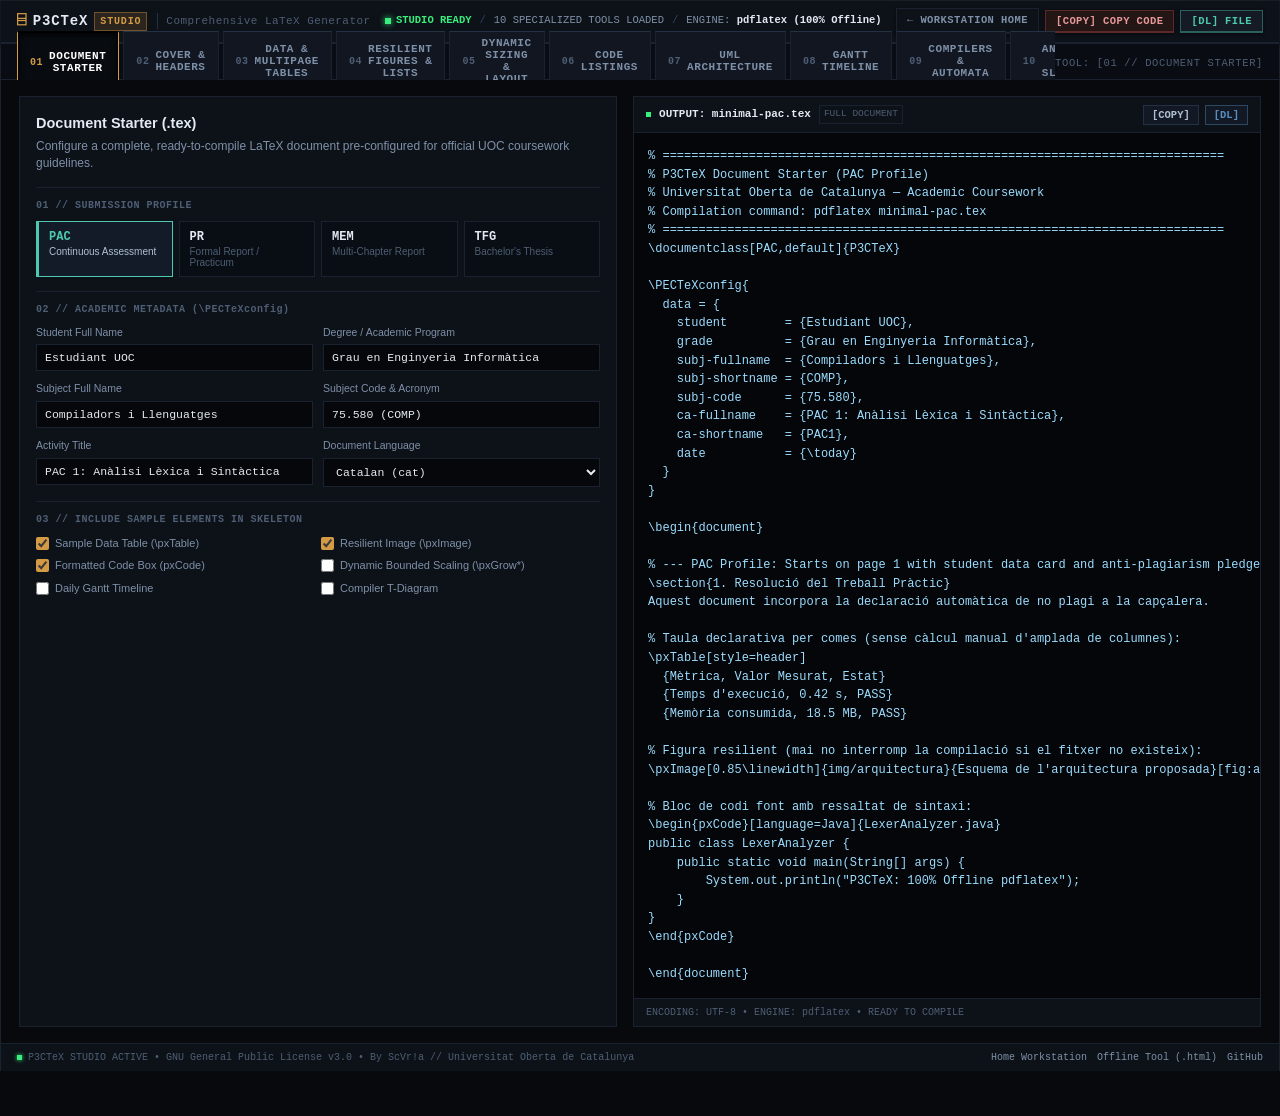
==== commit 09c0b7b8: "fix(site): purge viewport lock, eliminate all noise, remove exposed internal module names, and resto" ====
--- a/site/generator.html
+++ b/site/generator.html
@@ -35,8 +35,8 @@
 
       <div class="masthead-actions">
         <a href="index.html" class="action-btn ghost">← WORKSTATION HOME</a>
-        <button type="button" class="action-btn rust" id="btn-copy-main">📋 COPY CODE</button>
-        <button type="button" class="action-btn cyan" id="btn-download-main">⬇ DOWNLOAD FILE</button>
+        <button type="button" class="action-btn rust" id="btn-copy-main">[COPY] COPY CODE</button>
+        <button type="button" class="action-btn cyan" id="btn-download-main">[DL] FILE</button>
       </div>
     </header>
 
@@ -431,8 +431,8 @@
           <!-- TOOL 06: CODE LISTINGS -->
           <div id="tool-code" class="generator-panel">
             <div class="panel-intro">
-              <h2>Code Listing Generator (Darcula)</h2>
-              <p>Generate syntax-highlighted code boxes with Darcula-style frames, line gutters, external file imports, and line slicing.</p>
+              <h2>Code Listing Generator (Dark Syntax)</h2>
+              <p>Generate syntax-highlighted code boxes with dark syntax frames, line gutters, external file imports, and line slicing.</p>
             </div>
 
             <div class="form-section">
@@ -690,8 +690,8 @@
               <span class="output-mode-badge" id="output-mode-badge">FULL DOCUMENT</span>
             </div>
             <div class="output-action-group">
-              <button type="button" class="action-btn-sm ghost" id="btn-copy-pane">📋 COPY</button>
-              <button type="button" class="action-btn-sm cyan" id="btn-download-pane">⬇ DOWNLOAD</button>
+              <button type="button" class="action-btn-sm ghost" id="btn-copy-pane">[COPY]</button>
+              <button type="button" class="action-btn-sm cyan" id="btn-download-pane">[DL]</button>
             </div>
           </div>
 
--- a/site/assets/css/site.css
+++ b/site/assets/css/site.css
@@ -48,15 +48,34 @@
 }
 
 html, body {
-  height: 100vh;
-  width: 100vw;
-  overflow: hidden;
+  min-height: 100vh;
+  width: 100%;
+  margin: 0;
+  padding: 0;
   background-color: var(--chassis-bg);
   color: var(--text-primary);
   font-family: var(--font-sans);
-  font-size: 13px;
-  line-height: 1.45;
+  font-size: 14px;
+  line-height: 1.5;
   -webkit-font-smoothing: antialiased;
+  overflow-x: hidden;
+}
+
+/* Custom Retro Chassis Scrollbar */
+::-webkit-scrollbar {
+  width: 8px;
+  height: 8px;
+}
+::-webkit-scrollbar-track {
+  background: #06080c;
+  border-left: 1px solid var(--bezel-border);
+}
+::-webkit-scrollbar-thumb {
+  background: #1c2536;
+  border: 1px solid var(--bezel-subtle);
+}
+::-webkit-scrollbar-thumb:hover {
+  background: var(--phosphor-amber);
 }
 
 /* Accessibility */
@@ -87,12 +106,13 @@
 .console-viewport {
   display: flex;
   flex-direction: column;
-  height: 100vh;
-  width: 100vw;
+  min-height: 100vh;
+  width: 100%;
+  max-width: 1600px;
+  margin: 0 auto;
   background-color: var(--chassis-bg);
-  border: 2px solid var(--bezel-border);
-  box-shadow: inset 0 0 0 1px var(--bezel-shadow);
-  overflow: hidden;
+  border-left: 1px solid var(--bezel-border);
+  border-right: 1px solid var(--bezel-border);
 }
 
 /* ==========================================================================
@@ -310,20 +330,17 @@
   flex: 1;
   min-height: 0;
   position: relative;
-  overflow: hidden;
   background: var(--chassis-bg);
 }
 
 .console-deck {
   display: none;
-  height: 100%;
   width: 100%;
-  padding: 12px 16px;
-  overflow: hidden;
+  padding: 18px 24px 32px 24px;
+  box-sizing: border-box;
 }
 .console-deck.active {
-  display: flex;
-  flex-direction: column;
+  display: block;
 }
 
 /* Common Hardware Elements */
@@ -615,7 +632,13 @@
   gap: 7px;
 }
 .cap-glyph {
-  font-size: 14px;
+  font-family: var(--font-mono);
+  font-size: 11px;
+  font-weight: 700;
+  color: var(--phosphor-amber);
+  background: rgba(212, 154, 68, 0.12);
+  border: 1px solid rgba(212, 154, 68, 0.3);
+  padding: 1px 5px;
   flex-shrink: 0;
 }
 .cap-name {
@@ -655,9 +678,13 @@
   color: var(--text-secondary);
 }
 .guar-icon {
+  font-family: var(--font-mono);
+  font-size: 10.5px;
+  font-weight: 700;
   color: var(--phosphor-green);
-  font-weight: 700;
-  font-size: 12px;
+  background: rgba(56, 239, 125, 0.12);
+  border: 1px solid rgba(56, 239, 125, 0.3);
+  padding: 1px 4px;
 }
 .guar-text strong {
   color: var(--text-heading);
@@ -679,9 +706,9 @@
 .tutorial-stage-view {
   display: flex;
   flex-direction: column;
-  height: 100%;
-  min-height: 0;
-  gap: 8px;
+  gap: 14px;
+  max-width: 1500px;
+  margin: 0 auto;
 }
 
 /* 7-Step Horizontal Hardware Selector */
@@ -746,10 +773,8 @@
 .tutorial-split-view {
   display: grid;
   grid-template-columns: 1.15fr 0.85fr;
-  gap: 10px;
-  flex: 1;
-  min-height: 0;
-  overflow: hidden;
+  gap: 16px;
+  min-height: 580px;
 }
 
 /* Left Column: Focused Code CRT Viewport */
